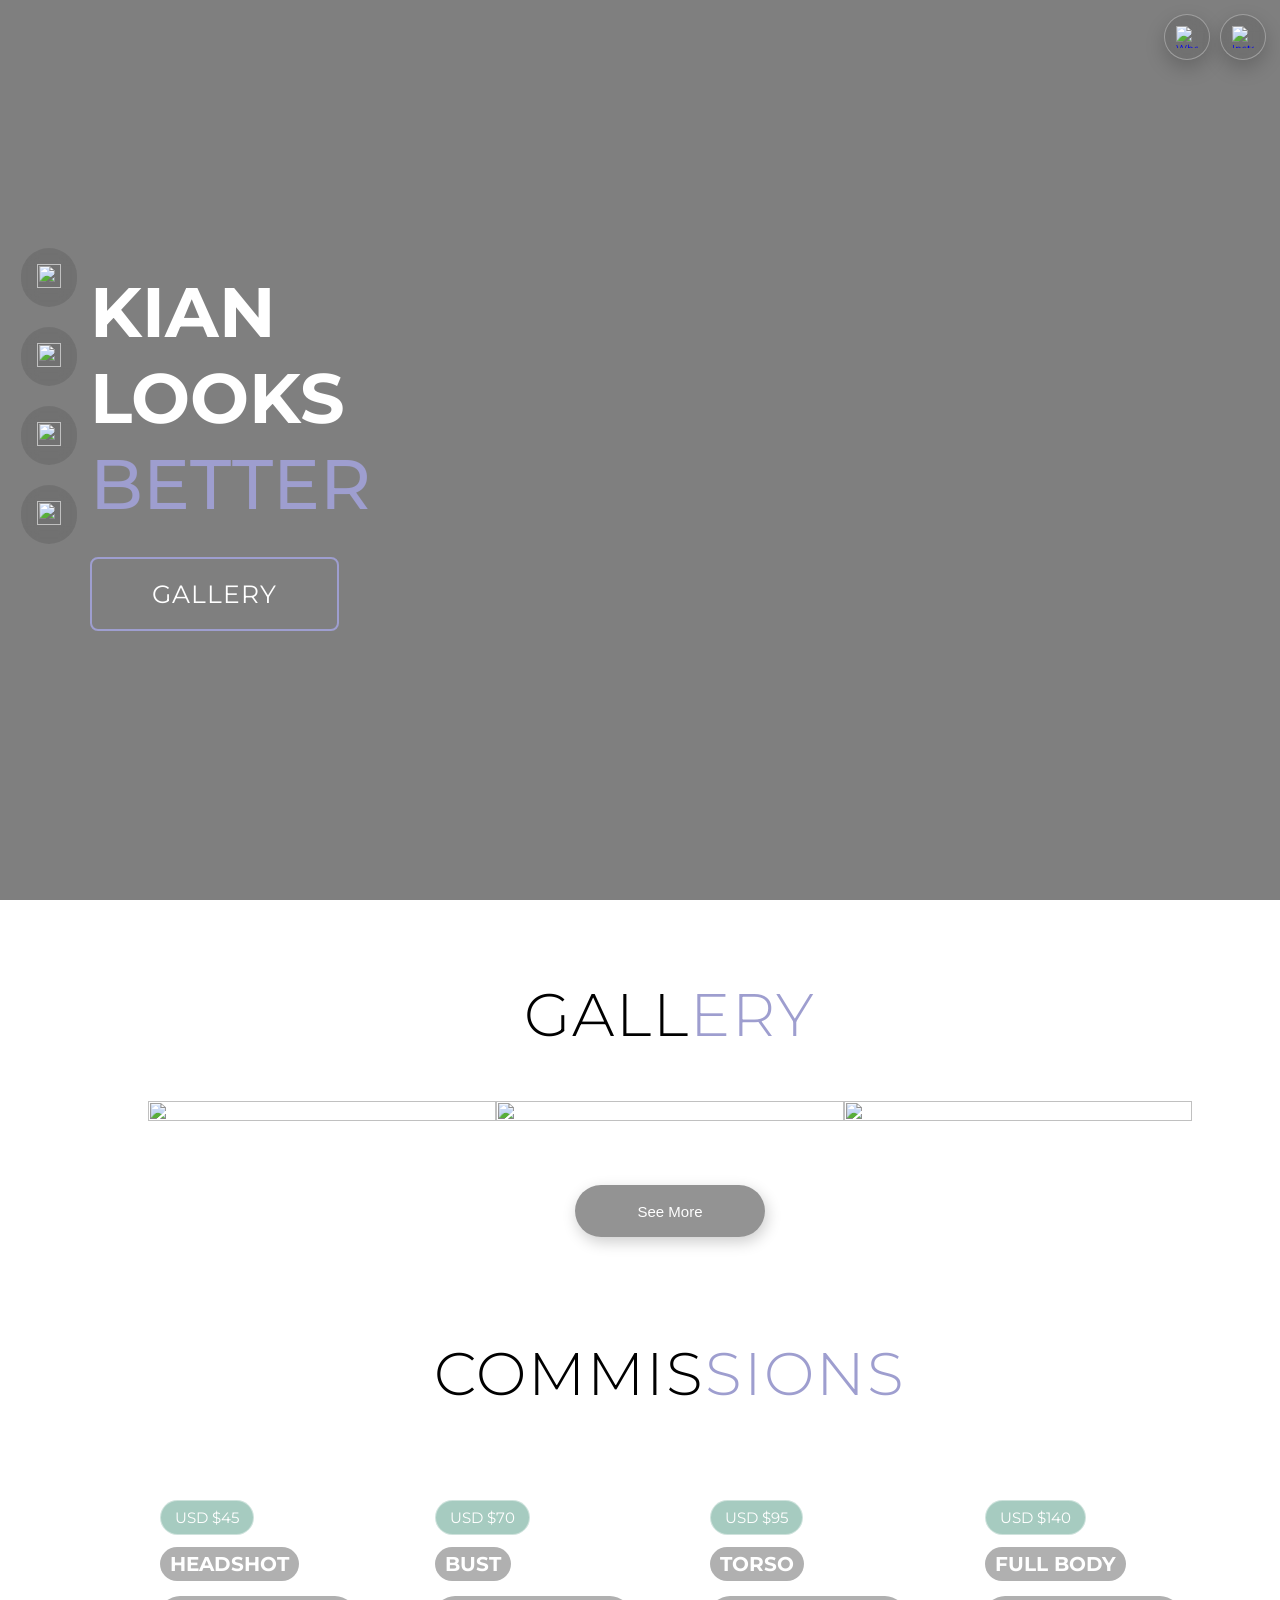
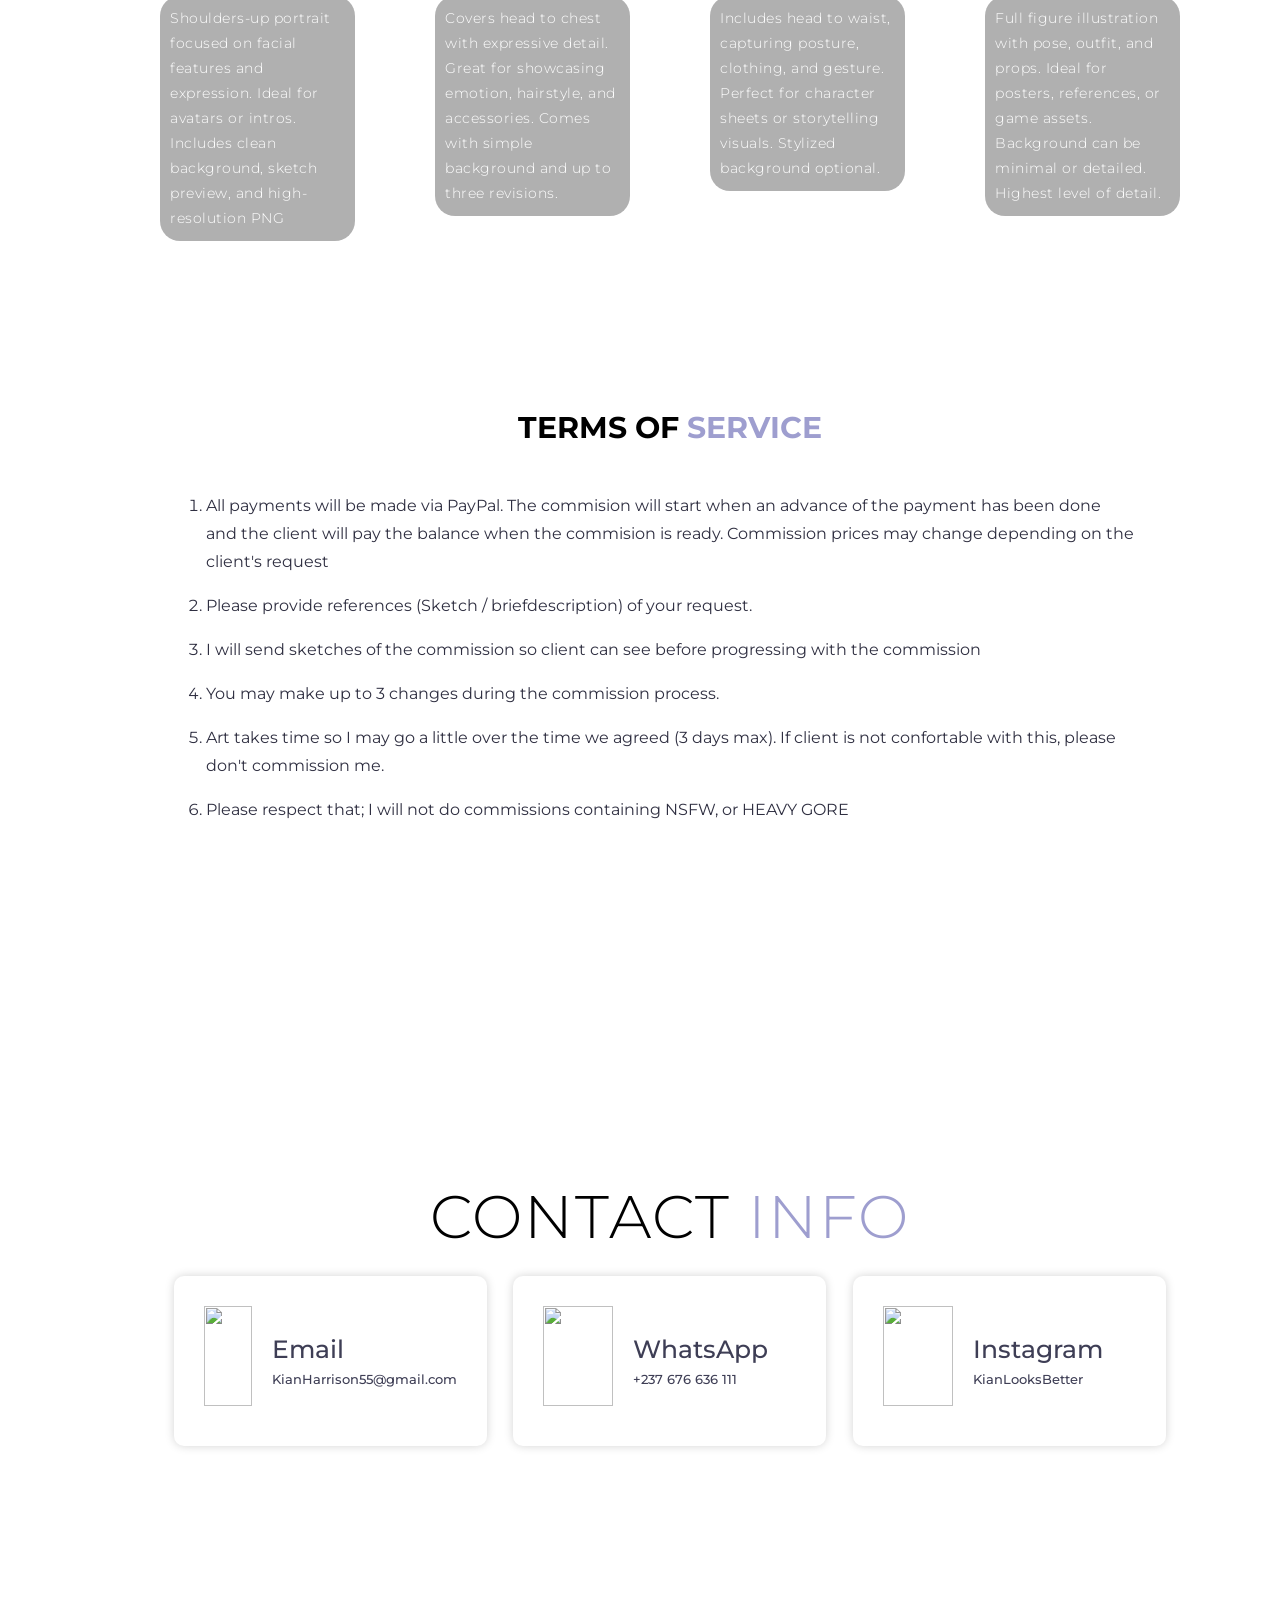
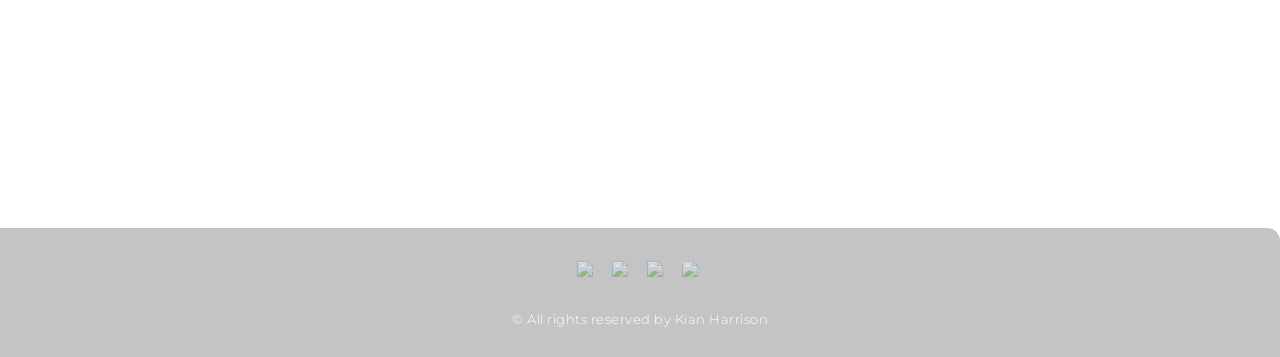
==== index.html @ 4b2e493f "full website update adding new features" ====
<!DOCTYPE html>

<html lang="en">
<head>
  <meta charset="UTF-8">
  <meta http-equiv="X-UA-Compatible" content="IE=edge">
  <meta name="viewport" content="width=device-width, initial-scale=1.0">
  
  <title>KianLooksBetter</title>
  <meta name="title" content="KianLooksBetter | Digital Artist & Animator">
  <meta name="description" content="Professional website of Kian Harrison, known for his online brand KianLooksBetter. Kian is a digital artist, 2D/3D animator, motion graphics designer, and a software engineering student in FET.">
  <meta name="robots" content="index, follow">
  <link rel="canonical" href="https://kianlooksbetter.netlify.app/">

  <meta property="og:type" content="website">
  <meta property="og:url" content="https://kianlooksbetter.netlify.app/">
  <meta property="og:title" content="kianlooksbetter - digital artist">
  <meta property="og:description" content="Kian creates vibrant digital illustrations; produces, directs, and animates stylized animated short films, animated music videos, and creates animated ads for brand recognition. Kian also shares his personal work of story-time animations and short comedic skits on platforms like YouTube and Instagram.">
  <meta property="og:image" content="https://kianlooksbetter.netlify.app/og-image.jpg"> <meta name="twitter:card" content="summary_large_image">
  <meta name="twitter:url" content="https://kianlooksbetter.netlify.app/">
  <meta name="twitter:title" content="kianlooksbetter - digital artist">
  <meta name="twitter:description" content="Kian creates vibrant digital illustrations, stylized animated short films, and animated ads for brand recognition.">
  <meta name="twitter:image" content="https://kianlooksbetter.netlify.app/og-image.jpg">

  <meta name="google-site-verification" content="Yb14NvJDjjYv91rK5O_ESlrS-zymv6TbmRtgCxAsvvU" />
  <link rel="icon" type="image/svg+xml" href="logo.svg">
  
  <link rel="preconnect" href="https://fonts.googleapis.com">
  <link rel="preconnect" href="https://fonts.gstatic.com" crossorigin>

  <link rel="stylesheet" href="css/style.css">
  <link rel="stylesheet" href="https://fonts.googleapis.com/css2?family=Material+Symbols+Rounded:opsz,wght,FILL,GRAD@48,400,0,0" />
</head>
<body>
  <div class="quick-dm-links">
    <a class="quick-dm-btn" href="https://wa.me/237676636111" target="_blank" rel="noopener noreferrer" aria-label="Message on WhatsApp">
      <img src="https://img.icons8.com/ios-filled/50/ffffff/whatsapp--v1.png" alt="WhatsApp">
    </a>
    <a class="quick-dm-btn" href="https://www.instagram.com/direct/t/17841401387039399" target="_blank" rel="noopener noreferrer" aria-label="Message on Instagram">
      <img src="https://img.icons8.com/ios-filled/50/ffffff/instagram-new--v1.png" alt="Instagram">
    </a>
  </div>

      <!-- Hero Section  -->
      <section id="hero">
        <div class="hero container">
          <div>
            <h1>KIAN<span></span></h1>
            <h1>LOOKS<span></span></h1>
            <h1>BETTER <span></span></h1>
            <a href="gallery.html" type="button" class="cta">Gallery</a>
          </div>
        </div>
      </section>
      <!-- End Hero Section  -->
      <br><br><br><br><br><br>

    <div class="nav-grid2">
        <a href="#hero" data-after="Home">
          <div class="nav-options2">
            <img src="icons/home-icon.svg">
            <p style="margin-left: -4px;">Home</p>
         </div>
        </a>
        <a href="#gallery" data-after="gallery">
          <div class="nav-options2">
            <img src="icons/gallery-icon.svg">
            <p style="margin-left: -7px;">Gallery</p>
         </div>
        </a>
        <a href="#services" data-after="Service">
          <div class="nav-options2">
            <img src="icons/commission-icon.svg">
            <p>Commi..</p>
         </div>
        </a>
        <a href="#contact" data-after="Contact">
          <div class="nav-options2">
            <img src="icons/contact-icon.svg">
            <p>Contact</p>
         </div>
        </a>
    </div>
    <div class="nav-grid">
      <a href="#hero" data-after="Home">
        <div class="nav-options">
          <img src="icons/home-icon.svg">
          <p>Home</p>
       </div>
      </a>
      <a href="#gallery" data-after="gallery">
        <div class="nav-options">
          <img src="icons/gallery-icon.svg">
          <p>Gallery</p>
       </div>
      </a>
      <a href="#services" data-after="Service">
        <div class="nav-options">
          <img src="icons/commission-icon.svg">
          <p>Commisions</p>
       </div>
      </a>
      <a href="#contact" data-after="Contact">
        <div class="nav-options">
          <img src="icons/contact-icon.svg">
          <p>Contact</p>
       </div>
      </a>
  </div>
    <div class="feed-grid">   

      <!-- Gallery Section -->
      <section id="gallery">
        <h1 class="section-title">Gall<span>ery</span></h1>
        <div class="contain">
        <div class="photo-gallery">
          <div>
              <a class="art-link" href="art-details.html?art=1"><img src="art/1.jpg"></a>
          </div>
          <div>
              <a class="art-link" href="art-details.html?art=2"><img src="art/2.jpg"></a>
          </div>
          <div>
              <a class="art-link" href="art-details.html?art=3"><img src="art/3.png"></a>
          </div>
        </div>
    </div>
        <a href="gallery.html" class="see-more-wrap"><input type="button" class="button" name="" value="See More"></a>
      </section>
      <!-- End Gallery Section -->

      <!-- Service Section -->
      <section id="services">
        <div class="services container">
          <div class="service-top">
            <h1 class="section-title">commis<span>sions</span></h1>
          </div>
          <div class="service-bottom">
            <a class="service-card-link" href="service-details.html?service=headshot" aria-label="View HeadShot commission details">
              <div class="service-item" style="background-image: url(img/paint.jpg);">
                <span class="service-price">USD $45</span>
                <h2>HeadShot</h2>
                <p>Shoulders-up portrait focused on facial features and expression. Ideal for avatars or intros. Includes clean background, sketch preview, and high-resolution PNG</p>
              </div>
            </a>
            <a class="service-card-link" href="service-details.html?service=bust" aria-label="View Bust commission details">
              <div class="service-item" style="background-image: url(img/paint.jpg);">
                <span class="service-price">USD $70</span>
                <h2>Bust</h2>
                <p>Covers head to chest with expressive detail. Great for showcasing emotion, hairstyle, and accessories. Comes with simple background and up to three revisions.</p>
              </div>
            </a>
            <a class="service-card-link" href="service-details.html?service=torso" aria-label="View Torso commission details">
              <div class="service-item" style="background-image: url(img/paint.jpg);">
                <span class="service-price">USD $95</span>
                <h2>Torso</h2>
                <p>Includes head to waist, capturing posture, clothing, and gesture. Perfect for character sheets or storytelling visuals. Stylized background optional.</p>
              </div>
            </a>
            <a class="service-card-link" href="service-details.html?service=full-body" aria-label="View Full Body commission details">
              <div class="service-item" style="background-image: url(img/paint.jpg);">
                <span class="service-price">USD $140</span>
                <h2>Full Body</h2>
                <p>Full figure illustration with pose, outfit, and props. Ideal for posters, references, or game assets. Background can be minimal or detailed. Highest level of detail.</p>
              </div>
            </a>
          </div>
          <br><br><br><br><br><br>
          <div style="padding: 60px 10% 0px 10%;">
            
            <h1 style="font-size: 30px;">TERMS OF <span style="color: rgb(158, 158, 207);">SERVICE</span></h1><br><br>

            <div style="font-size: 16px; padding-top: 10px;">
              <ol style="list-style-type: number; text-align: left;">
                <li style="padding-top: 10px; color: rgb(47, 47, 65); line-height: 28px;"> All payments will be made via PayPal. The commision will start when an advance of the payment has been done and the client will pay the balance when the commision is ready. Commission prices may change depending on the client's request</li>
                <li style="padding-top: 16px; color: rgb(47, 47, 65); line-height: 28px;"> Please provide references (Sketch / briefdescription) of your request.</li>
                <li style="padding-top: 16px; color: rgb(47, 47, 65); line-height: 28px;"> I will send sketches of the commission so client can see before progressing with the commission</li>
                <li style="padding-top: 16px; color: rgb(47, 47, 65); line-height: 28px;"> You may make up to 3 changes during the commission process.</li>
                <li style="padding-top: 16px; color: rgb(47, 47, 65); line-height: 28px;"> Art takes time so I may go a little over the time we agreed (3 days max). If client is not confortable with this, please don't commission me.</li>
                <li style="padding-top: 16px; color: rgb(47, 47, 65); line-height: 28px;"> Please respect that; I will not do commissions containing NSFW, or HEAVY GORE</li>
              </ol>
            </div>
        </div>        
      </div>
      </section>
      <!-- End Service Section -->
      <br><br><br>
      <!-- Contact Section -->
      <section id="contact">
        <div class="contact container">
          <div>
            <h1 class="section-title">Contact <span>info</span></h1><br>
          </div>
          <div class="contact-items">
            <div class="contact-item">
              <div class="icon"><img src="https://img.icons8.com/bubbles/100/000000/new-post.png" /></div>
              <div class="contact-info">
                <a href="mailto:KianHarrison55@gmail.com?subject=Commission%20Inquiry"><h1>Email</h1>
                <h2>KianHarrison55@gmail.com</h2></a>
              </div>
            </div>
            <div class="contact-item">
              <div class="icon"><img src="https://img.icons8.com/bubbles/100/000000/whatsapp.png" /></div>
              <div class="contact-info">
                <a href="https://wa.me/237676636111" target="_blank"><h1>WhatsApp</h1>
                <h2>+237 676 636 111</h2></a>
              </div>
            </div>
              <div class="contact-item">
      
              <div class="icon"><img src="https://img.icons8.com/bubbles/100/000000/instagram.png" /></div>
              <div class="contact-info">
                <a href="https://www.instagram.com/kianlooksbetter/" target="_blank"><h1>Instagram</h1>
                <h2>KianLooksBetter</h2></a>
              </div>
            </div>   	
          </div>
        </div>
      </section>
      <!-- End Contact Section -->
      <br><br><br><br><br>

    </div>

      <!-- Footer -->
      <section id="footer">
        <div class="footer container">
        <div style="display: flex; padding-top: 2%; padding-bottom: 10px;">
          <div style=" opacity: 0.5;"><a href="https://www.youtube.com/@kianlooksbetter" target="_blank"><img src="icons/youtube-icon.svg" /></a></div>
          <div style=" opacity: 0.5;"><a href="https://www.instagram.com/kianlooksbetter" target="_blank"><img src="icons/instagram-icon.svg" /></a></div>
          <div style=" opacity: 0.5;"><a href="https://www.linkedin.com/kianlooksbetter" target="_blank"><img src="icons/linkedin-icon.svg" /></a></div>
          <div style=" opacity: 0.5;"><a href="https://www.deviantart.com/kianlooksbetter" target="_blank"><img style="border-radius: 50%;" src="icons/deviantart-icon.svg" /></a></div>
        </div>
          <p style="padding-bottom: 2%;">© All rights reserved by Kian Harrison</p>
        </div>
      </section>
      <!-- End Footer -->
  <script src="./app.js"></script>
</body>

</html>
---- css/style.css ----
@import 'https://fonts.googleapis.com/css?family=Montserrat:300, 400, 700&display=swap';
* {
  padding: 0;
  margin: 0;
  box-sizing: border-box;
}

html {
  font-size: 10px;
  font-family: 'Montserrat', sans-serif;
  scroll-behavior: smooth;
}

/* Scroll reveal system */
.reveal-ready {
  opacity: 0;
  transform: translate3d(0, 36px, 0) scale(0.985);
  filter: blur(6px);
  transition:
    opacity 780ms cubic-bezier(0.22, 1, 0.36, 1),
    transform 780ms cubic-bezier(0.22, 1, 0.36, 1),
    filter 780ms cubic-bezier(0.22, 1, 0.36, 1);
  transition-delay: var(--reveal-delay, 0ms);
  will-change: opacity, transform, filter;
}

.reveal-ready.revealed {
  opacity: 1;
  transform: translate3d(0, 0, 0) scale(1);
  filter: blur(0);
}

a {
  text-decoration: none;
}

.container {
  min-height: 100vh;
  width: 100%;
  display: flex;
  align-items: center;
  justify-content: center;
}
.container div div a img{
  width: 35px;
  height: 35px;
  padding: 5px;
}
img {
  height: 100%;
  width: 100%;
  object-fit: cover;
}
p {
  color: black;
  font-size: 1.4rem;
  margin-top: 5px;
  line-height: 2.5rem;
  font-weight: 300;
  letter-spacing: 0.05rem;
}
.section-title {
  font-size: 4rem;
  font-weight: 300;
  color: black;
  margin-bottom: 10px;
  text-transform: uppercase;
  letter-spacing: 0.2rem;
  text-align: center;
}
.section-title span {
  color: rgb(158, 158, 207);;
}

.contain{
    max-width: 1224px;
    width: 90%;
    margin: auto;
    padding: 40px 0;
}

.photo-gallery2{
    display: grid;
    grid-template-columns: 1fr 1fr 1fr 1fr;
    column-gap: 8px;
    row-gap: 30px;
}
.photo-gallery{
  display: grid;
  grid-template-columns: 1fr 1fr 1fr;
}
.card{
    position: relative;
}

.card p{
  position: absolute;
  bottom: 10px;
  padding-left: 5px;
  color: white;
  background-color: #94949449;
  transition: 0.25s ease;
  border-top-right-radius: 50px;
  border-bottom-right-radius: 50px;
}

.column{
    display: flex;
    flex-direction: column;
    gap: 20px;
}

.photo-gallery2 div img{
  width: 100%;
  height: 100%;
  object-fit: cover;
  transition: 0.5s ease;
  border-radius: 10px;
}

.photo-gallery2 div img:hover{
  width: 100%;
  height: 100%;
  box-shadow: 10px 10px 24px rgba(0,0,0,0.5);
  opacity: 0.95;
  cursor: default;
  border-radius: 0px;
}

.card:hover p{
  border-top-right-radius: 0px;
  border-bottom-right-radius: 0px;
}

.photo-gallery div img{
    width: 100%;
    height: 100%;
    object-fit: cover;
    transition: 0.5s ease;
}

.photo-gallery div img:hover{
    width: 100%;
    height: 100%;
    box-shadow: 10px 10px 24px rgba(0,0,0,0.5);
    opacity: 0.95;
    cursor: default;
}

.feed-grid{
  margin-left: 90px;
  margin-right: 30px;
}
.nav-grid{
    top: 22%;
    left: 0;
    right: 0;
    bottom: 34%;
    position: fixed;
    display: flex;
    flex-direction: column;
    align-items: center;
    width: 90px;
    z-index: 100;
    margin-left: 4px;
    justify-content: center;
    row-gap: 20px;
}
.nav-grid2{
  display: none;
}
.nav-options{
  position: relative;
  background-color:#0000001c;
  backdrop-filter: blur(8px);
  padding: 16px;
  border-radius: 50px;
  transition: 0.25s;
}

.nav-options img{
  width: 24px;
  height: 24px;
}

.nav-options p{
  position: absolute;
  top: 2%;
  left: 40px;
  padding: 8px 12px;
  display: none;
  transition: 0.25s;
}
.nav-options:hover{
  transform: translateX(46px);
  padding-right: 120px;
}
.nav-options:hover p{
  display: block;
  border-top-right-radius: 50px;
  border-bottom-right-radius: 50px;
}

@media(max-width: 768px){
    .photo-gallery{
        flex-direction: column;
    }
}

.button{
    width: 172px;
    height: 52px;
    font-size: 15px;
    color: white;
    background-color: #33333386;
    border:none;
    border-radius: 50px;
    transition: 0.25s;
    backdrop-filter: blur(4px);
    box-shadow: 2px 5px 15px rgba(0,0,0,0.2); 
}

.button:hover{
    cursor: pointer;
    background-color: #33333360;
}
.button:active{
  background-color: #33333327;
}

.btn{
    margin-top: 1rem;
    display: inline-block;
    background:var(--black);
    color:#fff;
    border-radius: .5rem;
    padding:.9rem 3rem;
    cursor: pointer;
    font-size: 1.7rem;
}

.btn:hover{
    background:var(--orange);
}
.cta {
  display: inline-block;
  padding: 10px 30px;
  color: white;
  background-color: transparent;
  border: 2px solid rgb(158, 158, 207);
  font-size: 2rem;
  text-transform: uppercase;
  letter-spacing: 0.1rem;
  margin-top: 30px;
  transition: 0.3s ease;
  transition-property: background-color, color;
  border-radius: 8px;
}
.cta:hover {
  color: white;
  background-color: rgb(158, 158, 207);
}
.brand h1 {
  font-size: 3rem;
  text-transform: uppercase;
  color: white;
}
.brand h1 span {
  color: rgb(158, 158, 207);
}

/* Header section */
#header .header {
  min-height: 8vh;
  background-color: rgba(31, 30, 30, 0.24);
  transition: 0.3s ease background-color;
}
#header .nav-bar {
  display: flex;
  align-items: center;
  justify-content: space-between;
  width: 100%;
  height: 100%;
  max-width: 1300px;
  padding: 0 10px;
}
#header .nav-list ul {
  list-style: none;
  position: absolute;
  background-color: gray;
  width: 100vw;
  height: 100vh;
  left: 100%;
  top: 0;
  display: flex;
  flex-direction: column;
  justify-content: center;
  align-items: center;
  z-index: 1;
  overflow-x: hidden;
  transition: 0.5s ease left;
}
#header .nav-list ul.active {
  left: 0%;
}
#header .nav-list ul a {
  font-size: 2.5rem;
  font-weight: 500;
  letter-spacing: 0.2rem;
  text-decoration: none;
  color: white;
  padding: 20px;
  display: block;
  transition: 0.3s;
}

#header .nav-list ul li:hover a {
  color: rgb(158, 158, 207);
  transition: 0.2s;
}
#header .hamburger {
  height: 60px;
  width: 60px;
  display: inline-block;
  border: 3px solid white;
  border-radius: 50%;
  position: relative;
  display: flex;
  align-items: center;
  justify-content: center;
  z-index: 100;
  cursor: pointer;
  transform: scale(0.8);
  margin-right: 20px;
}
#header .hamburger:after {
  position: absolute;
  content: '';
  height: 100%;
  width: 100%;
  border-radius: 50%;
  border: 3px solid white;
  animation: hamburger_puls 1s ease infinite;
}
#header .hamburger .bar {
  height: 2px;
  width: 30px;
  position: relative;
  background-color: white;
  z-index: -1;
}
#header .hamburger .bar::after,
#header .hamburger .bar::before {
  content: '';
  position: absolute;
  height: 100%;
  width: 100%;
  left: 0;
  background-color: white;
  transition: 0.3s ease;
  transition-property: top, bottom;
}
#header .hamburger .bar::after {
  top: 8px;
}
#header .hamburger .bar::before {
  bottom: 8px;
}
#header .hamburger.active .bar::before {
  bottom: 0;
}
#header .hamburger.active .bar::after {
  top: 0;
}
/* End Header section */

/* Hero section fades in */
#hero {
  background-image: url(../hero/hero-img.jpg);
  background-size: cover;
  background-position: top center;
  position: relative;
  z-index: 1;

  opacity: 0;
  animation: fadeIn 1.2s ease-out forwards;
}

#hero::after {
  content: '';
  position: absolute;
  left: 0;
  top: 0;
  height: 100%;
  width: 100%;
  background-color: black;
  opacity: 0.5;
  z-index: -1;
}

/* Text + button fade up */
#hero .cta {
  opacity: 0;
  transform: translateY(30px);
  animation: fadeUp 1s ease-out forwards;
}

/* Staggered delays for each element */
#hero .cta { animation-delay: 3.2s; }

/* Keyframes */
@keyframes fadeIn {
  from { opacity: 0; }
  to { opacity: 1; }
}

@keyframes fadeUp {
  from { opacity: 0; transform: translateY(30px); }
  to { opacity: 1; transform: translateY(0); }
}


#hero .hero {
  max-width: 1200px;
  margin: 0 auto;
  padding: 0 50px;
  justify-content: flex-start;
}
#hero h1 {
  display: block;
  width: fit-content;
  font-size: 4rem;
  position: relative;
  color: transparent;
  animation: text_reveal 0.5s ease forwards;
  animation-delay: 1s;
}
#hero h1:nth-child(1) {
  animation-delay: 1s;
}
#hero h1:nth-child(2) {
  animation-delay: 2s;
}
#hero h1:nth-child(3) {
  animation: text_reveal_name 0.5s ease forwards;
  animation-delay: 3s;
}
#hero h1 span {
  position: absolute;
  top: 0;
  left: 0;
  height: 100%;
  width: 0;
  background-color: rgb(158, 158, 207);
  animation: text_reveal_box 1s ease;
  animation-delay: 0.5s;
}
#hero h1:nth-child(1) span {
  animation-delay: 0.5s;
}
#hero h1:nth-child(2) span {
  animation-delay: 1.5s;
}
#hero h1:nth-child(3) span {
  animation-delay: 2.5s;
}

/* End Hero Section */

/* Services Section */
#services .services {
  flex-direction: column;
  text-align: center;
  max-width: 1500px;
  margin: 0 auto;
  padding: 100px 0 0 0;
}
#services .service-top {
  max-width: 500px;
  margin: 0 auto;
}
#services .service-bottom {
  display: flex;
  align-items: stretch;
  justify-content: center;
  flex-wrap: wrap;
  margin-top: 50px;
  gap: 20px;
}
#services .service-card-link {
  flex-basis: 80%;
  margin: 0 5%;
  display: flex;
  color: inherit;
}
#services .service-item {
  display: flex;
  align-items: flex-start;
  justify-content: flex-start;
  flex-direction: column;
  width: 100%;
  min-height: 290px;
  height: 100%;
  padding: 30px;
  border-radius: 10px;
  background-size: cover;
  margin: 0;
  position: relative;
  z-index: 1;
  overflow: hidden;
  transition: transform 0.25s ease, box-shadow 0.25s ease;
}
#services .service-item::after {
  content: '';
  position: absolute;
  left: 0;
  top: 0;
  height: 100%;
  width: 100%;
  opacity: 0.9;
  z-index: -1;
}
#services .service-card-link:hover .service-item,
#services .service-card-link:focus-visible .service-item {
  transform: translateY(-6px);
  box-shadow: 0 18px 32px rgba(0, 0, 0, 0.28);
}
#services .service-card-link:focus-visible {
  outline: none;
}
#services .service-bottom .icon {
  height: 80px;
  width: 80px;
  margin-bottom: 20px;
}
#services .service-price {
  font-size: 1.5rem;
  color: white;
  border: 1px solid rgba(255, 255, 255, 0.45);
  border-radius: 999px;
  padding: 7px 14px;
  background-color: rgba(0, 108, 75, 0.35);
  margin-bottom: 12px;
  backdrop-filter: blur(4px);
}
#services .service-item h2 {
  font-size: 2rem;
  color: white;
  margin-bottom: 10px;
  text-transform: uppercase;
  background-color:#0000004f;
  border-radius: 20px;
  padding: 5px 10px;
  backdrop-filter: blur(4px); 
}
#services .service-item p {
  color: white;
  text-align: left;
  background-color:#0000004f;
  border-radius: 20px;
  padding: 10px;
  backdrop-filter: blur(4px); 
}
#services .service-cta-text {
  margin-top: auto;
  font-size: 1.3rem;
  color: white;
  letter-spacing: 0.04rem;
  text-transform: uppercase;
  border-bottom: 1px solid rgba(255, 255, 255, 0.6);
  padding-bottom: 4px;
}
/* End Services Section */

.slider-wrapper {
  position: relative;
}

.slider-wrapper .image-list {
  display: grid;
  grid-template-columns: repeat(10, 1fr);
  gap: 18px;
  font-size: 0;
  list-style: none;
  margin-bottom: 30px;
  overflow-x: auto;
  scrollbar-width: none;
}


.slider-wrapper .image-list .image-item {
  width: 325px;
  height: 400px;
  object-fit: cover;
}

/* Projects section */
#projects .projects {
  flex-direction: column;
  max-width: 1200px;
  margin: 0 auto;
  padding: 100px 0;
}
#projects .projects-header h1 {
  margin-bottom: 50px;
}
#projects .all-projects {
  display: flex;
  align-items: center;
  justify-content: center;
  flex-direction: column;
}
#projects .project-item {
  display: flex;
  align-items: center;
  justify-content: center;
  flex-direction: column;
  width: 80%;
  margin: 20px auto;
  overflow: hidden;
  border-radius: 10px;
}
#projects .project-info {
  padding: 30px;
  flex-basis: 50%;
  height: 100%;
  display: flex;
  align-items: flex-start;
  justify-content: center;
  flex-direction: column;
  color: white;
}
#projects .project-info h1 {
  font-size: 4rem;
  font-weight: 500;
}
#projects .project-info h2 {
  font-size: 1.8rem;
  font-weight: 500;
  margin-top: 10px;
}
#projects .project-info p {
  color: white;
}
#projects .project-img {
  flex-basis: 50%;
  height: 300px;
  overflow: hidden;
  position: relative;
}
#projects .project-img:after {
  content: '';
  position: absolute;
  left: 0;
  top: 0;
  height: 100%;
  width: 100%;
  opacity: 0.7;
}
#projects .project-img img {
  transition: 0.3s ease transform;
}
#projects .project-item:hover .project-img img {
  transform: scale(1.1);
}
/* End Projects section */

/* About Section */
#about .about {
  flex-direction: column-reverse;
  text-align: center;
  max-width: 1200px;
  margin: 0 auto;
  padding: 100px 20px;
}
#about .col-left {
  width: 250px;
  height: 360px;
}
#about .col-right {
  width: 100%;
}
#about .col-right h2 {
  font-size: 1.8rem;
  font-weight: 500;
  letter-spacing: 0.2rem;
  margin-bottom: 10px;
}
#about .col-right p {
  margin-bottom: 20px;
}
#about .col-right .cta {
  color: black;
  margin-bottom: 50px;
  padding: 10px 20px;
  font-size: 2rem;
}
#about .col-left .about-img {
  height: 100%;
  width: 100%;
  position: relative;
  border: 10px solid white;
}
#about .col-left .about-img::after {
  content: '';
  position: absolute;
  left: -33px;
  top: 19px;
  height: 98%;
  width: 98%;
  border: 7px solid rgb(158, 158, 207);
  z-index: -1;
}
/* End About Section */

/* contact Section */
#contact
 .contact {
  flex-direction: column;
  max-width: 1200px;
  margin: 0 auto;
  width: 90%;
}
#contact .contact-items {
  /* max-width: 400px; */
  width: 100%;
}
#contact .contact-item {
  width: 80%;
  padding: 20px;
  text-align: center;
  border-radius: 10px;
  padding: 30px;
  margin: 30px;
  display: flex;
  justify-content: center;
  align-items: center;
  flex-direction: column;
  box-shadow: 0px 0px 10px 0 #0000002c;
  transition: 0.35s ease box-shadow;
}
#contact .contact-item:hover {
  box-shadow: 0px 0px 30px 0 #0000002c;
}
#contact .icon {
  width: 70px;
  margin: 0 auto;
  margin-bottom: 10px;
}
#contact .contact-info h1 {
  font-size: 2.5rem;
  font-weight: 500;
  margin-bottom: 5px;
}
#contact .contact-info h2 {
  font-size: 1.3rem;
  line-height: 2rem;
  font-weight: 500;
}
/*End contact Section */

/* Footer */
#footer {
  background-color:#0000003b;
  border-top-right-radius: 1vw;
  backdrop-filter: blur(8px); 
}
#footer .footer {
  min-height: 100px;
  flex-direction: column;
}
#footer p {
  margin: 0;
  color: white;
  font-size: 1.3rem;
  cursor: default;
}

/* End Footer */

/* Keyframes */

@keyframes text_reveal_box {
  50% {
    width: 100%;
    left: 0;
  }
  100% {
    width: 0;
    left: 100%;
  }
}
@keyframes text_reveal {
  100% {
    color: white;
  }
}
@keyframes text_reveal_name {
  100% {
    color: rgb(158, 158, 207);
    font-weight: 500;
  }
}
/* End Keyframes */
@media (max-width: 1100px) and (max-width: 1040px){
  .photo-gallery2{
    display: grid;
    grid-template-columns: 1fr 1fr 1fr;
    column-gap: 15px;
    row-gap: 30px;
  }
}

@media (max-width: 999px) and (max-width: 710px){

  .photo-gallery2{
    display: grid;
    grid-template-columns: 1fr 1fr;
    column-gap: 15px;
    row-gap: 30px;
  }
  .feed-grid{
    margin-left: 0;
    margin-right: 0; 
  }
  .nav-grid{
    display: none;
  }
  .nav-grid2{
    display: flex;
    left: 6%;
    right: 6%;
    bottom: 2%;
    position: fixed;
    flex-direction: row;
    align-items: center;
    z-index: 100;
    padding-top: 10px;
    justify-items: center;
    justify-content: space-evenly;
    background-color: rgba(173, 173, 173, 0.349);
    backdrop-filter: blur(4px);
    border-radius: 50px;
    padding: 10px 0 5px 0;
  }
  .nav-options2 img{
    width: 30px;
    height: 30px;
  }
  .nav-options2 p{
    font-size: 12px;
    margin-left: -9px;
    margin-top: 0px;
  }
  #footer{
    height: 190px;
    padding-top: 20px;
  }
  #contact .contact-item .contact-info h1, h2{
    color: rgb(62, 62, 85);
    cursor: default;
    transition: 0.25s;
  }
  #contact .contact-item .contact-info h1:hover{
    color: rgb(158, 158, 207);
    cursor: pointer;
  } 
  #contact .contact-item .contact-info h2:hover{
    color: rgb(158, 158, 207);
    cursor: pointer;
  }  
}
@media (max-width: 700px) and (max-width: 650px){

  .photo-gallery2{
    display: grid;
    grid-template-columns: 1fr 1fr;
    column-gap: 15px;
    row-gap: 30px;
  }
  .feed-grid{
    margin-left: 0;
    margin-right: 0; 
  }
  .nav-grid{
    display: none;
  }
  .nav-grid2{
    display: flex;
    left: 8%;
    right: 8%;
    bottom: 8px;
    position: fixed;
    flex-direction: row;
    align-items: center;
    z-index: 100;
    padding-top: 10px;
    justify-items: center;
    justify-content: space-evenly;
    background-color: rgba(173, 173, 173, 0.349);
    backdrop-filter: blur(4px);
    border-radius: 50px;
    padding: 8px 0 4px 0;
  }
  .nav-options2 img{
    width: 28px;
    height: 28px;
  }
  .nav-options2 p{
    font-size: 12px;
    margin-left: -10px;
    margin-top: 0px;
  }
  #footer{
    height: 190px;
    padding-top: 20px;
  }
  #contact .contact-item .contact-info h1, h2{
    color: rgb(62, 62, 85);
    cursor: default;
    transition: 0.25s;
  }
  #contact .contact-item .contact-info h1:hover{
    color: rgb(158, 158, 207);
    cursor: pointer;
  } 
  #contact .contact-item .contact-info h2:hover{
    color: rgb(158, 158, 207);
    cursor: pointer;
  }  
}

/* Media Query For Tablet */
@media only screen and (min-width: 768px) {
  .cta {
    font-size: 2.5rem;
    padding: 20px 60px;
  }
  h1.section-title {
    font-size: 6rem;
  }

  /* Hero */
  #hero h1 {
    font-size: 7rem;
  }
  /* End Hero */

  /* Services Section */
  #services .service-bottom .service-card-link {
    flex-basis: 45%;
    margin: 0;
  }
  /* End Services Section */

  /* Project */
  #projects .project-item {
    flex-direction: row;
  }
  #projects .project-item:nth-child(even) {
    flex-direction: row-reverse;
  }
  #projects .project-item {
    height: 400px;
    margin: 0;
    width: 100%;
    border-radius: 0;
  }
  #projects .all-projects .project-info {
    height: 100%;
  }
  #projects .all-projects .project-img {
    height: 100%;
  }
  /* End Project */

  /* About */
  #about .about {
    flex-direction: row;
  }
  #about .col-left {
    width: 600px;
    height: 400px;
    padding-left: 60px;
  }
  #about .about .col-left .about-img::after {
    left: -45px;
    top: 34px;
    height: 98%;
    width: 98%;
    border: 10px solid rgb(158, 158, 207);
  }
  #about .col-right {
    text-align: left;
    padding: 30px;
  }
  #about .col-right h1 {
    text-align: left;
  }
  /* End About */

  /* contact  */
  #contact .contact {
    flex-direction: column;
    padding: 100px 0;
    align-items: center;
    justify-content: center;
    min-width: 20vh;
  }
  #contact .contact-items {
    width: 100%;
    display: flex;
    flex-direction: row;
    justify-content: space-evenly;
    margin: 0;
  }
  #contact .contact-item {
    width: 30%;
    margin: 0;
    flex-direction: row;
  }
  #contact .contact-item .icon {
    height: 100px;
    width: 100px;
  }
  #contact .contact-item .icon img {
    object-fit: contain;
  }
  #contact .contact-item .contact-info {
    width: 100%;
    text-align: left;
    padding-left: 20px;
  }
  #contact .contact-item .contact-info h1, h2{
    color: rgb(62, 62, 85);
    cursor: default;
    transition: 0.25s;
  }
  #contact .contact-item .contact-info h1:hover{
    color: rgb(158, 158, 207);
    cursor: pointer;
  } 
  #contact .contact-item .contact-info h2:hover{
    color: rgb(158, 158, 207);
    cursor: pointer;
  }  
  /* End contact  */
}
/* End Media Query For Tablet */

/* Media Query For Desktop */
@media only screen and (min-width: 1200px) {
  /* header */
  #header .hamburger {
    display: none;
  }
  #header .nav-list ul {
    position: initial;
    display: block;
    height: auto;
    width: fit-content;
    background-color: transparent;
  }
  #header .nav-list ul li {
    display: inline-block;
  }
  #header .nav-list ul li a {
    font-size: 1.8rem;
  }
  #header .nav-list ul a:after {
    display: none;
  }
  /* End header */

  #services .service-bottom .service-card-link {
    flex-basis: 22%;
    margin: 0;
  }
}
/* End  Media Query For Desktop */

/* Service details page */
.service-detail-page {
  padding: 26px 7% 18px;
  margin-left: 90px;
  display: grid;
  grid-template-columns: repeat(2, minmax(0, 1fr));
  column-gap: 20px;
  align-items: stretch;
  --detail-card-h: min(74vh, 640px);
}

.sub-service-detail-page{
  padding: 4px 7% 50px;
  margin-left: 90px;
}

.order-button{
  margin: 10px 0 0 0;
  padding: 11px 16px;
  background-color: rgb(158, 158, 207);
  color: white;
  border-radius: 999px;
  font-size: 1.4rem;
  border: 1px solid transparent;
  transition: 0.25s ease;
  display: inline-flex;
  justify-content: center;
  align-items: center;
  text-align: center;
  white-space: normal;
  line-height: 1.4;
  max-width: 280px;
}

.order-button:hover {
  background-color: rgb(138, 138, 187);
}

.order-button-alt {
  background-color: transparent;
  color: rgb(62, 62, 85);
  border: 1px solid rgba(62, 62, 85, 0.25);
}

.order-button-alt:hover {
  color: rgb(158, 158, 207);
  border-color: rgb(158, 158, 207);
  background-color: rgba(158, 158, 207, 0.09);
}

.process-section{
  display: grid;
  grid-template-columns: repeat(3, 1fr);
  margin: 10px 0 0;
  gap: 10px;
}

.service-back-link {
  display: inline-block;
  font-size: 1.4rem;
  color: rgb(62, 62, 85);
  margin-bottom: 24px;
}

.service-back-link:hover {
  color: rgb(158, 158, 207);
}

.service-detail-panel {
  background-color: rgba(255, 255, 255, 0.6);
  border: 1px solid rgba(62, 62, 85, 0.12);
  box-shadow: 0 12px 32px rgba(0, 0, 0, 0.08);
  border-radius: 20px;
  padding: 28px;
  display: flex;
  flex-direction: column;
  height: var(--detail-card-h);
  overflow: visible;
}

.service-name-label {
  font-size: 2.2rem;
  font-weight: 600;
  color: rgb(62, 62, 85);
  margin: 2px 0 8px;
}

.service-detail-panel h1 {
  font-size: 3.6rem;
  margin-bottom: 10px;
}

.service-detail-price {
  display: inline-flex;
  align-self: flex-start;
  width: fit-content;
  font-size: 1.7rem;
  border-radius: 999px;
  background-color: rgba(0, 108, 75, 0.35);
  padding: 7px 14px;
  margin-bottom: 14px;
}

.service-detail-description {
  color: #00000090;
  font-size: 1.6rem;
  line-height: 2.8rem;
  margin-bottom: 14px;
}

.service-detail-meta {
  font-size: 1.4rem;
  color: #00000090;
}

.service-includes {
  margin-top: 18px;
  padding-left: 18px;
  overflow-y: visible;
  padding-right: 0;
}

.service-includes li {
  color: #00000090;
  font-size: 1.5rem;
  line-height: 2.5rem;
}

.service-samples-title {
  font-size: 3rem;
  margin: 0 0 14px;
  color: rgb(62, 62, 85);
}

.service-sample-grid {
  display: grid;
  grid-template-columns: repeat(4, minmax(0, 1fr));
  gap: 16px;
}

.sample-card {
  border-radius: 14px;
  overflow: hidden;
  box-shadow: 0 10px 22px rgba(0, 0, 0, 0.2);
  transition: transform 0.3s ease, box-shadow 0.3s ease;
}

.sample-card:hover {
  transform: translateY(-4px);
  box-shadow: 0 14px 26px rgba(0, 0, 0, 0.24);
}

.sample-card img {
  display: block;
  width: 100%;
  height: 100%;
  aspect-ratio: 4/5;
  object-fit: cover;
}

.selected-img-section {
  background-color: rgba(255, 255, 255, 0.55);
  border: 1px solid rgba(62, 62, 85, 0.12);
  border-radius: 20px;
  box-shadow: 0 12px 32px rgba(0, 0, 0, 0.08);
  padding: 14px;
  display: flex;
  flex-direction: column;
  height: calc(var(--detail-card-h) + 40px);
}

.selected-img {
  width: 100%;
  flex: 1;
  min-height: 0;
  aspect-ratio: auto;
  border-radius: 14px;
  object-fit: cover;
  object-position: center;
  background-color: rgba(0, 0, 0, 0.08);
}

.selected-img,
.process-image {
  transition: transform 0.24s ease, box-shadow 0.24s ease;
}

.selected-img:hover {
  transform: scale(1.01);
  box-shadow: 0 10px 18px rgba(0, 0, 0, 0.22);
}

.process-image {
  width: 92%;
  aspect-ratio: 1 / 1;
  border-radius: 10px;
  border: 1px solid rgba(62, 62, 85, 0.1);
  margin: 0 auto;
  cursor: default;
}

.process-image:hover {
  transform: translateY(-2px);
  box-shadow: 0 8px 14px rgba(0, 0, 0, 0.2);
}

.service-order-actions {
  display: flex;
  flex-wrap: wrap;
  gap: 10px;
  margin-top: auto;
}

.payment-loop {
  position: relative;
  overflow: hidden;
  border-radius: 0;
  border: none;
  background-color: transparent;
  padding: 4px 0;
}

.payment-track {
  display: flex;
  gap: 10px;
  width: max-content;
  animation: payment_loop 24s linear infinite;
}

.payment-pill {
  border-radius: 999px;
  border: 1px solid rgba(255, 255, 255, 0.22);
  background-color: rgba(255, 255, 255, 0.08);
  color: rgba(255, 255, 255, 0.92);
  font-size: 1.3rem;
  padding: 7px 14px;
  white-space: nowrap;
}

.footer-payment-loop {
  width: 100%;
  margin: 0 0 12px;
}

.selected-img,
.sample-card img {
  cursor: default;
}

.service-sample-grid .art-link {
  display: block;
  line-height: 0;
}

.image-preview-modal {
  position: fixed;
  inset: 0;
  background: rgba(0, 0, 0, 0.05);
  backdrop-filter: blur(8px);
  display: none;
  justify-content: center;
  align-items: center;
  z-index: 300;
  padding: 24px;
}

.image-preview-modal.open {
  display: flex;
}

.image-preview-close {
  position: absolute;
  top: 20px;
  right: 22px;
  width: 40px;
  height: 40px;
  border-radius: 50%;
  border: 1px solid rgba(255, 255, 255, 0.55);
  background-color: rgba(0, 0, 0, 0.28);
  color: white;
  font-size: 2.2rem;
  line-height: 1;
  cursor: pointer;
}

.image-preview-stage {
  width: min(1200px, 95vw);
  height: min(84vh, 920px);
  overflow: hidden;
  -ms-overflow-style: none;
  scrollbar-width: none;
}

.image-preview-stage::-webkit-scrollbar {
  display: none;
}

.image-preview-img {
  width: 100%;
  height: 100%;
  object-fit: contain;
  transform-origin: center center;
  transition: transform 0.18s ease;
}

@keyframes payment_loop {
  from {
    transform: translateX(0);
  }
  to {
    transform: translateX(-50%);
  }
}

@media (max-width: 999px) {
  .service-detail-page {
    margin-left: 0;
    padding: 20px 5% 110px;
    grid-template-columns: 1fr;
    row-gap: 16px;
  }

  .sub-service-detail-page {
    margin-left: 0;
    padding: 0 5% 110px;
  }

  .selected-img-section,
  .service-detail-panel {
    height: auto;
    min-height: 0;
  }

  .selected-img {
    aspect-ratio: 4 / 5;
  }

  .service-sample-grid {
    grid-template-columns: repeat(2, minmax(0, 1fr));
  }
}

@media (max-width: 620px) {
  .service-sample-grid {
    grid-template-columns: 1fr;
  }
}

.quick-dm-links {
  position: fixed;
  top: 14px;
  right: 14px;
  z-index: 210;
  display: flex;
  gap: 10px;
}

.quick-dm-btn {
  width: 46px;
  height: 46px;
  border-radius: 50%;
  background-color: #0000001c;
  backdrop-filter: blur(8px);
  border: 1px solid rgba(255, 255, 255, 0.32);
  display: flex;
  align-items: center;
  justify-content: center;
  box-shadow: 0 8px 20px rgba(0, 0, 0, 0.2);
  transition: transform 0.2s ease, background-color 0.2s ease;
}

.quick-dm-btn:hover {
  transform: translateY(-2px);
  background-color: #0000002b;
}

.quick-dm-btn img {
  width: 22px;
  height: 22px;
}

.art-link {
  display: block;
  cursor: default;
  line-height: 0;
}

.see-more-wrap {
  display: flex;
  justify-content: center;
  margin-top: 24px;
}

.see-more-wrap .button {
  width: 190px;
}

.art-display-grid {
  grid-template-columns: repeat(auto-fit, minmax(220px, 1fr));
  gap: 16px;
}

.art-display-grid .card {
  min-height: 270px;
  border-radius: 14px;
  overflow: hidden;
  box-shadow: 0 10px 20px rgba(0, 0, 0, 0.18);
}

.art-display-grid .card p {
  display: none;
}

.art-display-grid .card img {
  cursor: default;
  width: 100%;
  height: 100%;
  object-fit: cover;
}

.art-detail-page {
  margin-left: 90px;
  padding: 26px 7% 42px;
  display: grid;
  grid-template-columns: 1.15fr 1fr;
  gap: 18px;
  align-items: stretch;
}

.art-detail-image-wrap,
.art-detail-info-wrap {
  background-color: rgba(255, 255, 255, 0.6);
  border: 1px solid rgba(62, 62, 85, 0.14);
  border-radius: 20px;
  box-shadow: 0 12px 32px rgba(0, 0, 0, 0.08);
  padding: 16px;
}

.art-detail-image-wrap img {
  width: 100%;
  height: min(72vh, 680px);
  object-fit: cover;
  border-radius: 14px;
}

.art-detail-info-wrap h1 {
  font-size: 3.2rem;
  color: rgb(62, 62, 85);
}

.art-detail-info-wrap p {
  margin: 10px 0 20px;
  font-size: 1.6rem;
}

@media (max-width: 999px) {
  .art-display-grid {
    grid-template-columns: repeat(2, minmax(0, 1fr));
    gap: 12px;
  }

  .art-display-grid .card {
    min-height: 210px;
  }

  .art-detail-page {
    margin-left: 0;
    padding: 20px 5% 110px;
    grid-template-columns: 1fr;
  }

  .quick-dm-links {
    right: 10px;
    top: 10px;
  }

  .quick-dm-btn {
    width: 42px;
    height: 42px;
  }
}

.gallery-page .feed-grid {
  padding-bottom: 72px;
}

@media (prefers-reduced-motion: reduce) {
  .reveal-ready {
    opacity: 1;
    transform: none;
    filter: none;
    transition: none;
  }
}
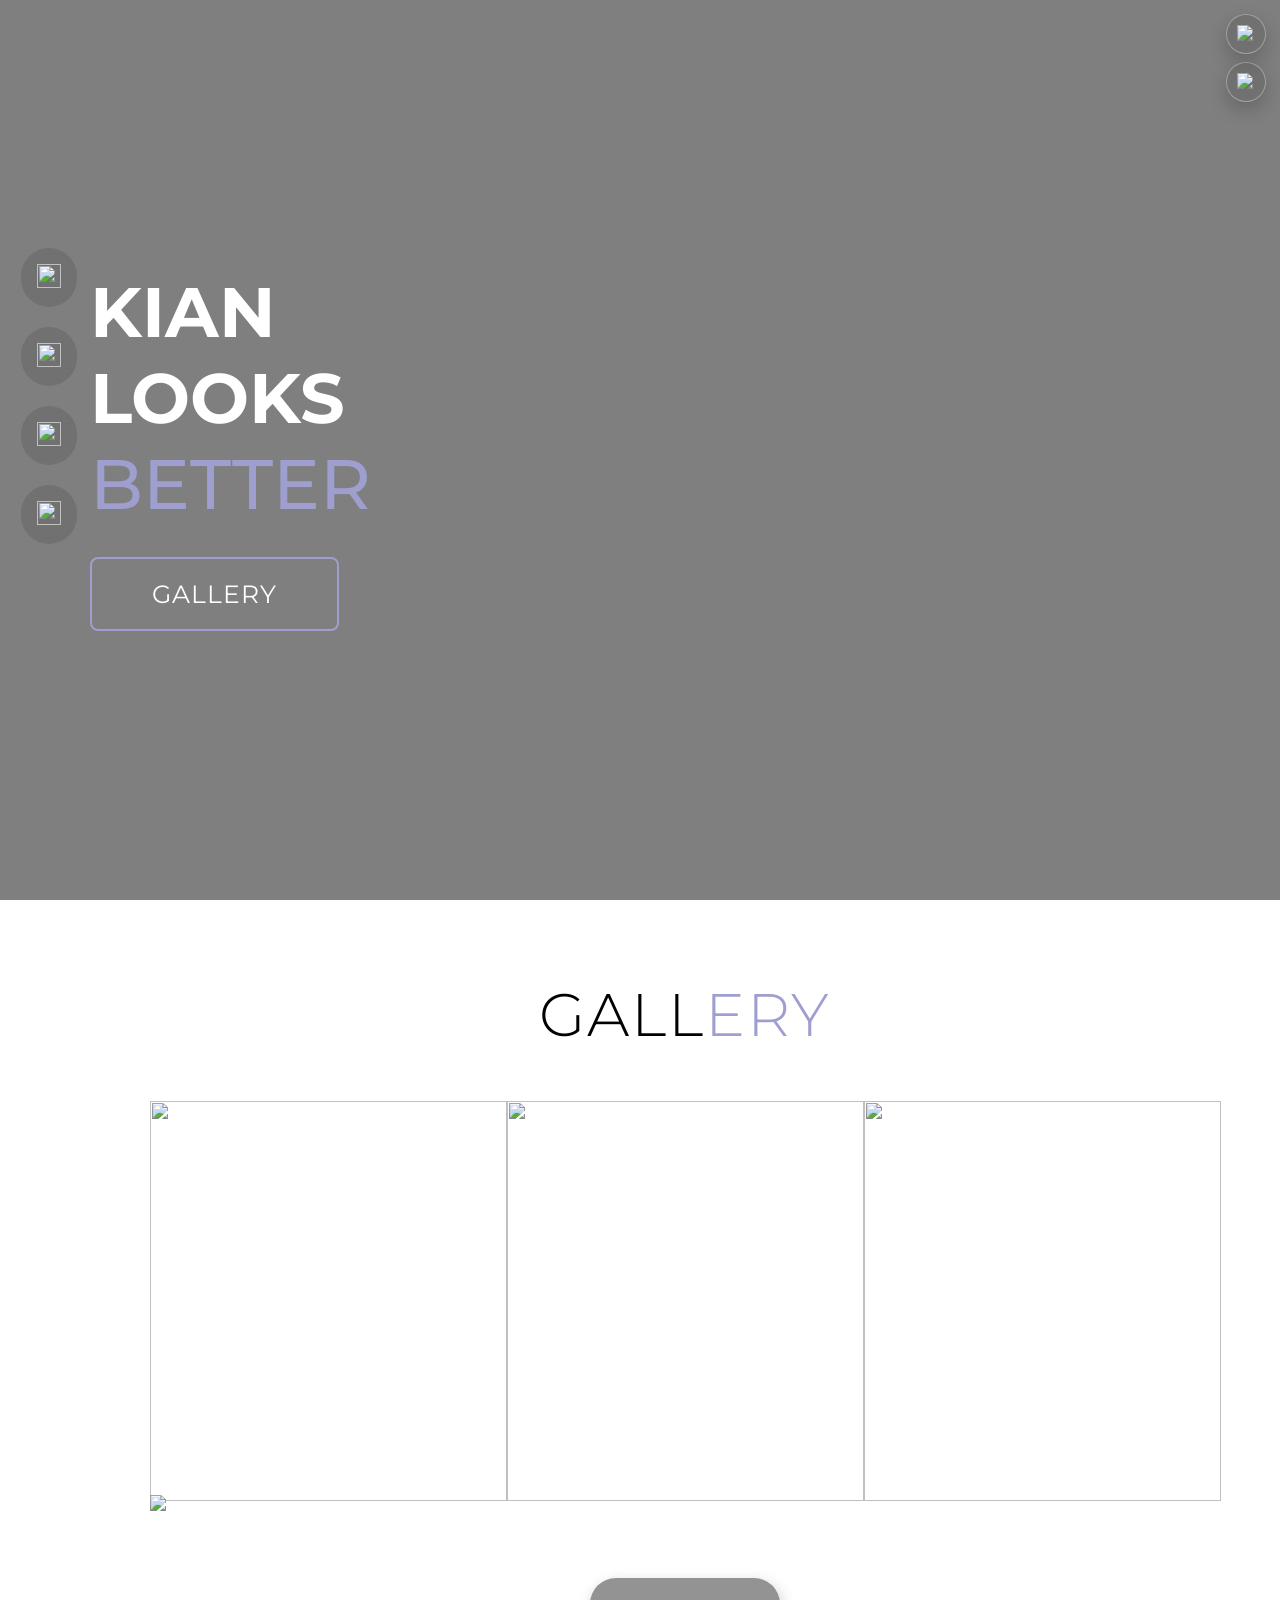
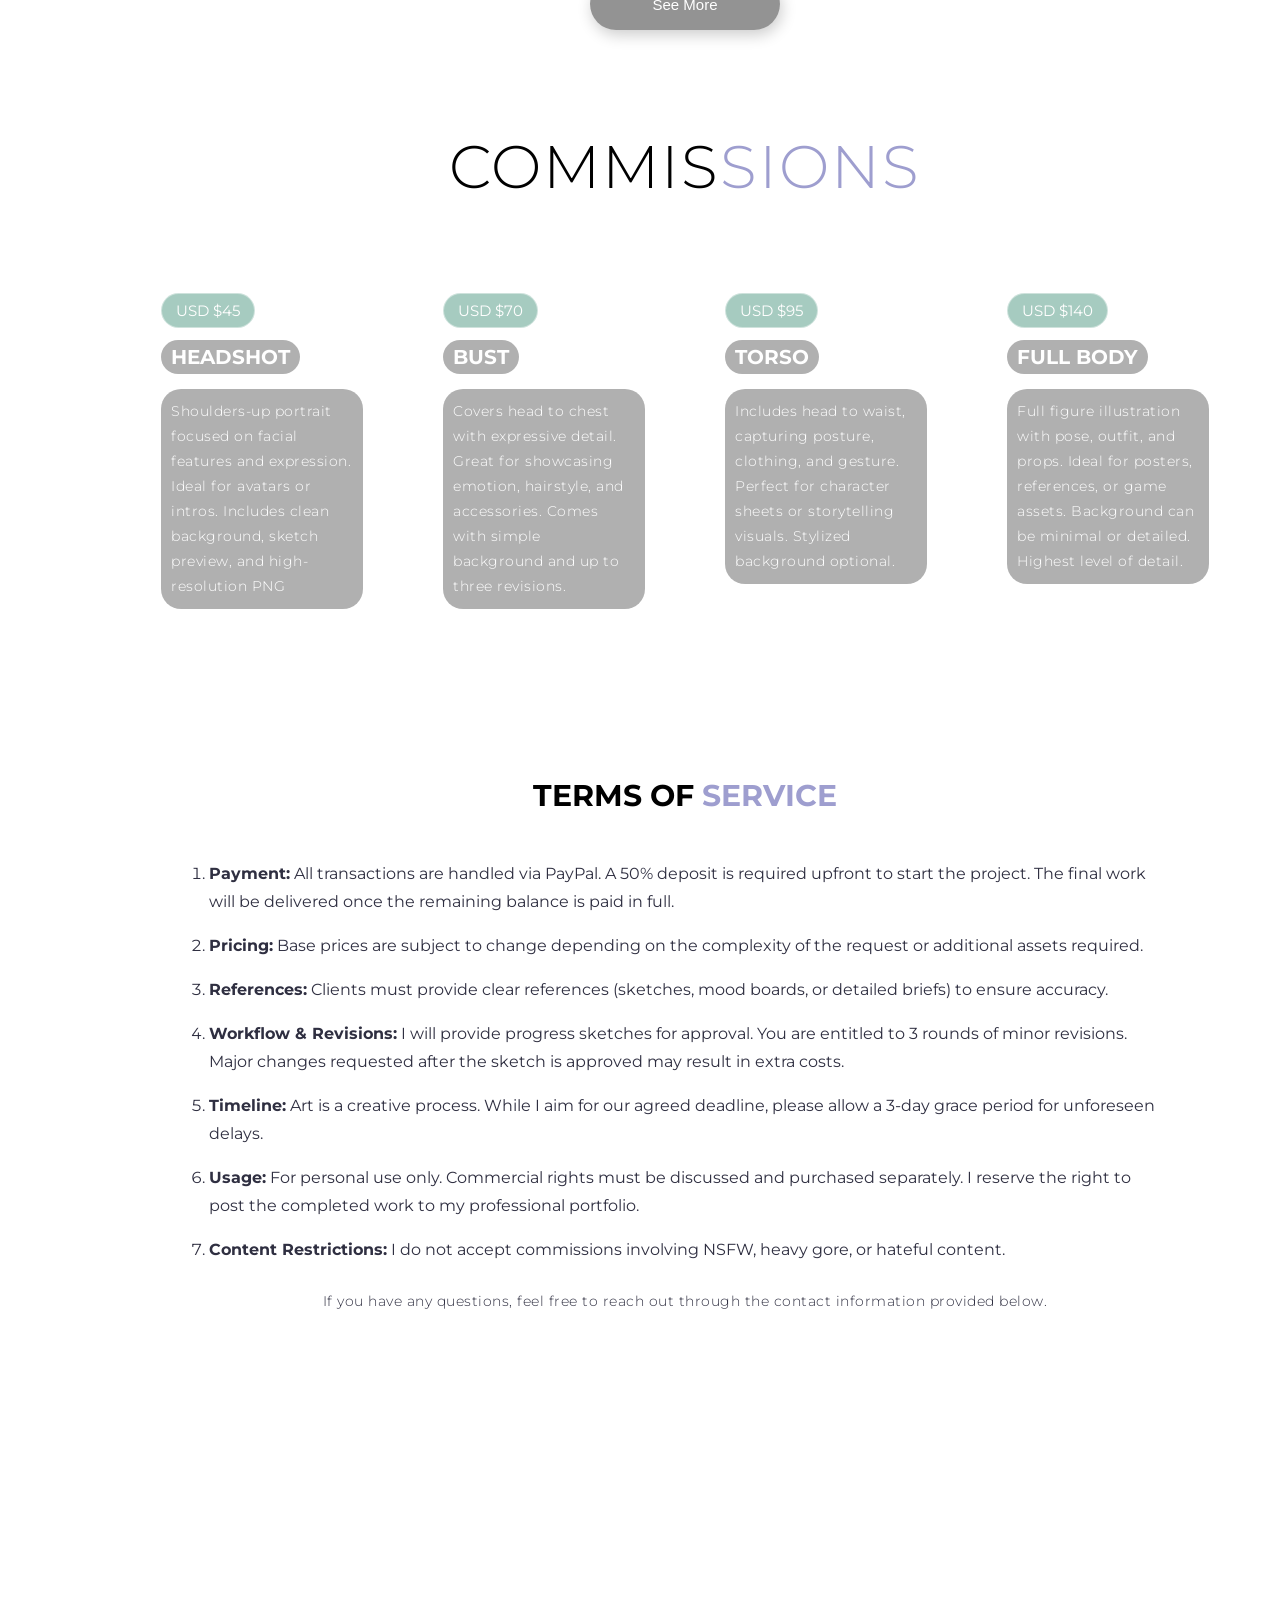
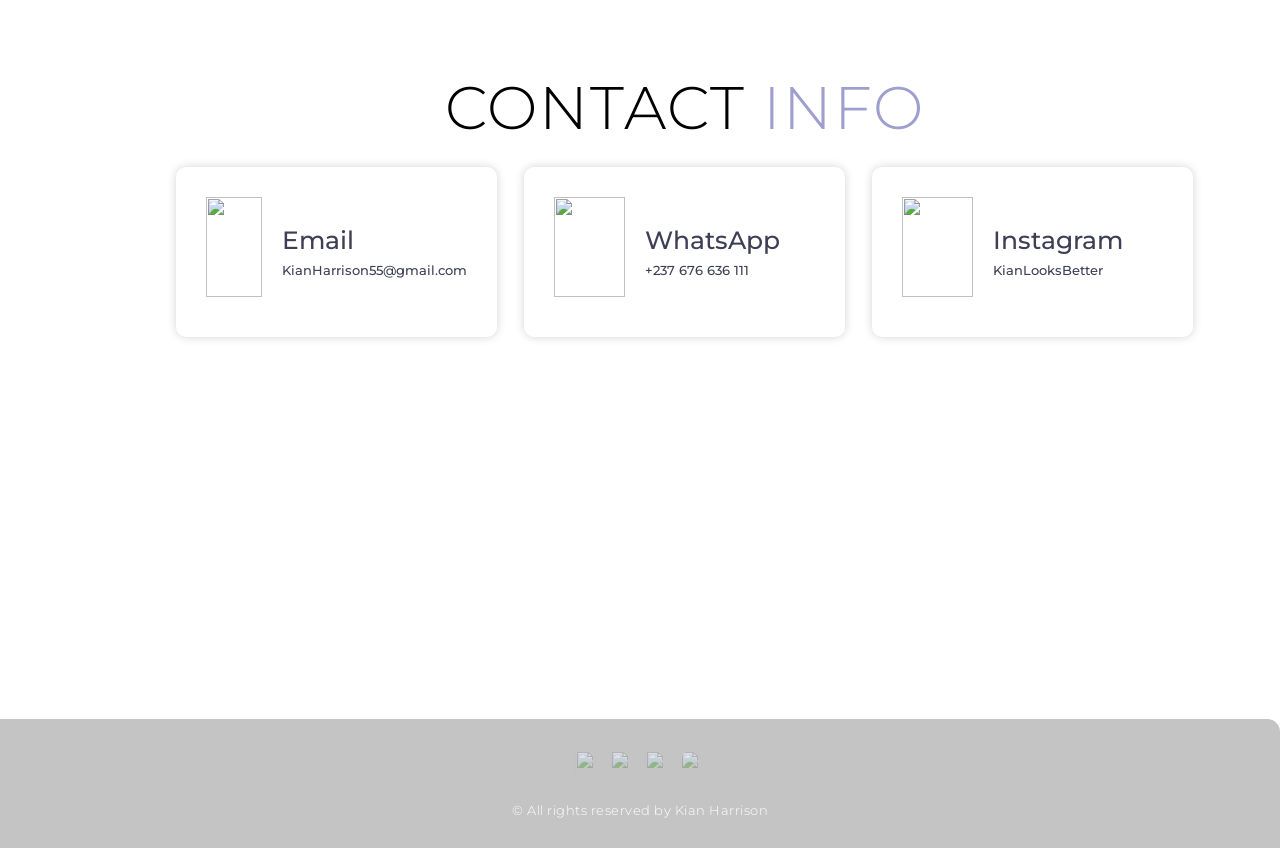
==== commit 14136e92: "updated gallery" ====
--- a/index.html
+++ b/index.html
@@ -34,9 +34,11 @@
 <body>
   <div class="quick-dm-links">
     <a class="quick-dm-btn" href="https://wa.me/237676636111" target="_blank" rel="noopener noreferrer" aria-label="Message on WhatsApp">
+      <span class="quick-dm-label">WhatsApp</span>
       <img src="https://img.icons8.com/ios-filled/50/ffffff/whatsapp--v1.png" alt="WhatsApp">
     </a>
     <a class="quick-dm-btn" href="https://www.instagram.com/direct/t/17841401387039399" target="_blank" rel="noopener noreferrer" aria-label="Message on Instagram">
+      <span class="quick-dm-label">Instagram</span>
       <img src="https://img.icons8.com/ios-filled/50/ffffff/instagram-new--v1.png" alt="Instagram">
     </a>
   </div>
@@ -115,14 +117,17 @@
         <div class="contain">
         <div class="photo-gallery">
           <div>
-              <a class="art-link" href="art-details.html?art=1"><img src="art/1.jpg"></a>
-          </div>
-          <div>
-              <a class="art-link" href="art-details.html?art=2"><img src="art/2.jpg"></a>
-          </div>
-          <div>
-              <a class="art-link" href="art-details.html?art=3"><img src="art/3.png"></a>
-          </div>
+              <a href="art-details.html?art=1"><img src="art/1.jpg" loading="lazy"></a>
+          </div>
+          <div>
+              <a href="art-details.html?art=2"><img src="art/2.jpg" loading="lazy"></a>
+          </div>
+          <div>
+              <a href="art-details.html?art=3"><img src="art/3.png" loading="lazy"></a>
+          </div>
+        </div>
+        <div>
+          <img class="white-paint" src="hero/paint.png">
         </div>
     </div>
         <a href="gallery.html" class="see-more-wrap"><input type="button" class="button" name="" value="See More"></a>
@@ -172,13 +177,15 @@
 
             <div style="font-size: 16px; padding-top: 10px;">
               <ol style="list-style-type: number; text-align: left;">
-                <li style="padding-top: 10px; color: rgb(47, 47, 65); line-height: 28px;"> All payments will be made via PayPal. The commision will start when an advance of the payment has been done and the client will pay the balance when the commision is ready. Commission prices may change depending on the client's request</li>
-                <li style="padding-top: 16px; color: rgb(47, 47, 65); line-height: 28px;"> Please provide references (Sketch / briefdescription) of your request.</li>
-                <li style="padding-top: 16px; color: rgb(47, 47, 65); line-height: 28px;"> I will send sketches of the commission so client can see before progressing with the commission</li>
-                <li style="padding-top: 16px; color: rgb(47, 47, 65); line-height: 28px;"> You may make up to 3 changes during the commission process.</li>
-                <li style="padding-top: 16px; color: rgb(47, 47, 65); line-height: 28px;"> Art takes time so I may go a little over the time we agreed (3 days max). If client is not confortable with this, please don't commission me.</li>
-                <li style="padding-top: 16px; color: rgb(47, 47, 65); line-height: 28px;"> Please respect that; I will not do commissions containing NSFW, or HEAVY GORE</li>
+                <li style="padding-top: 10px; color: rgb(47, 47, 65); line-height: 28px;"><strong>Payment:</strong> All transactions are handled via PayPal. A 50% deposit is required upfront to start the project. The final work will be delivered once the remaining balance is paid in full.</li>
+                <li style="padding-top: 16px; color: rgb(47, 47, 65); line-height: 28px;"><strong>Pricing:</strong> Base prices are subject to change depending on the complexity of the request or additional assets required.</li>
+                <li style="padding-top: 16px; color: rgb(47, 47, 65); line-height: 28px;"><strong>References:</strong> Clients must provide clear references (sketches, mood boards, or detailed briefs) to ensure accuracy.</li>
+                <li style="padding-top: 16px; color: rgb(47, 47, 65); line-height: 28px;"><strong>Workflow &amp; Revisions:</strong> I will provide progress sketches for approval. You are entitled to 3 rounds of minor revisions. Major changes requested after the sketch is approved may result in extra costs.</li>
+                <li style="padding-top: 16px; color: rgb(47, 47, 65); line-height: 28px;"><strong>Timeline:</strong> Art is a creative process. While I aim for our agreed deadline, please allow a 3-day grace period for unforeseen delays.</li>
+                <li style="padding-top: 16px; color: rgb(47, 47, 65); line-height: 28px;"><strong>Usage:</strong> For personal use only. Commercial rights must be discussed and purchased separately. I reserve the right to post the completed work to my professional portfolio.</li>
+                <li style="padding-top: 16px; color: rgb(47, 47, 65); line-height: 28px;"><strong>Content Restrictions:</strong> I do not accept commissions involving NSFW, heavy gore, or hateful content.</li>
               </ol>
+              <p style="padding-top: 18px; color: rgb(47, 47, 65); line-height: 28px;">If you have any questions, feel free to reach out through the contact information provided below.</p>
             </div>
         </div>        
       </div>
--- a/css/style.css
+++ b/css/style.css
@@ -9,6 +9,10 @@
   font-size: 10px;
   font-family: 'Montserrat', sans-serif;
   scroll-behavior: smooth;
+}
+
+body {
+  overflow-x: hidden;
 }
 
 /* Scroll reveal system */
@@ -85,10 +89,25 @@
     column-gap: 8px;
     row-gap: 30px;
 }
+
 .photo-gallery{
   display: grid;
   grid-template-columns: 1fr 1fr 1fr;
 }
+
+.photo-gallery > div{
+  height: clamp(250px, 35vw, 400px);
+  overflow: hidden;
+}
+
+.white-paint{
+  width: 100%;
+  height: auto;
+  margin-top: -220px; /* Pulls the image up by 100px */
+  position: relative; /* Ensures it sits on top of the previous element */
+  z-index: 10;
+}
+
 .card{
     position: relative;
 }
@@ -149,7 +168,6 @@
 
 .feed-grid{
   margin-left: 90px;
-  margin-right: 30px;
 }
 .nav-grid{
     top: 22%;
@@ -202,9 +220,9 @@
 }
 
 @media(max-width: 768px){
-    .photo-gallery{
-        flex-direction: column;
-    }
+  .photo-gallery{
+    grid-template-columns: 1fr;
+  }
 }
 
 .button{
@@ -1088,11 +1106,13 @@
   column-gap: 20px;
   align-items: stretch;
   --detail-card-h: min(74vh, 640px);
+  margin-bottom: 6vw;
 }
 
 .sub-service-detail-page{
-  padding: 4px 7% 50px;
+  padding: 28px 7% 88px;
   margin-left: 90px;
+  margin-bottom: 4vw;
 }
 
 .order-button{
@@ -1209,7 +1229,7 @@
 
 .service-samples-title {
   font-size: 3rem;
-  margin: 0 0 14px;
+  margin: 8px 0 20px;
   color: rgb(62, 62, 85);
 }
 
@@ -1433,31 +1453,55 @@
   right: 14px;
   z-index: 210;
   display: flex;
-  gap: 10px;
+  gap: 8px;
+  flex-direction: column;
+  align-items: flex-end;
 }
 
 .quick-dm-btn {
-  width: 46px;
-  height: 46px;
-  border-radius: 50%;
+  width: 40px;
+  height: 40px;
+  border-radius: 50px;
   background-color: #0000001c;
   backdrop-filter: blur(8px);
   border: 1px solid rgba(255, 255, 255, 0.32);
   display: flex;
   align-items: center;
-  justify-content: center;
+  justify-content: flex-end;
+  gap: 0;
+  padding: 0 9px;
+  overflow: hidden;
   box-shadow: 0 8px 20px rgba(0, 0, 0, 0.2);
-  transition: transform 0.2s ease, background-color 0.2s ease;
+  transition: width 0.25s ease, transform 0.2s ease, background-color 0.2s ease;
 }
 
 .quick-dm-btn:hover {
-  transform: translateY(-2px);
+  width: 136px;
+  transform: translateY(-1px);
   background-color: #0000002b;
 }
 
 .quick-dm-btn img {
-  width: 22px;
-  height: 22px;
+  width: 19px;
+  height: 19px;
+  flex-shrink: 0;
+}
+
+.quick-dm-label {
+  max-width: 0;
+  opacity: 0;
+  color: white;
+  font-size: 1.2rem;
+  font-weight: 500;
+  white-space: nowrap;
+  overflow: hidden;
+  transition: max-width 0.25s ease, opacity 0.25s ease, margin-right 0.25s ease;
+}
+
+.quick-dm-btn:hover .quick-dm-label {
+  max-width: 92px;
+  opacity: 1;
+  margin-right: 8px;
 }
 
 .art-link {
@@ -1477,15 +1521,36 @@
 }
 
 .art-display-grid {
-  grid-template-columns: repeat(auto-fit, minmax(220px, 1fr));
+  grid-template-columns: repeat(12, minmax(0, 1fr));
+  grid-auto-rows: 88px;
+  grid-auto-flow: dense;
   gap: 16px;
 }
 
 .art-display-grid .card {
-  min-height: 270px;
+  grid-column: span 4;
+  grid-row: span 3;
+  min-height: 0;
+  display: flex;
+  align-items: center;
+  justify-content: center;
   border-radius: 14px;
   overflow: hidden;
-  box-shadow: 0 10px 20px rgba(0, 0, 0, 0.18);
+  background: linear-gradient(145deg, rgba(255, 255, 255, 0.42), rgba(235, 235, 246, 0.5));
+  box-shadow: 0 12px 24px rgba(0, 0, 0, 0.2);
+}
+
+.art-display-grid .card:nth-child(1) {
+  grid-column: span 6;
+  grid-row: span 4;
+}
+
+.art-display-grid .card:nth-child(3) {
+  grid-row: span 4;
+}
+
+.art-display-grid .card:nth-child(5) {
+  grid-column: span 6;
 }
 
 .art-display-grid .card p {
@@ -1496,16 +1561,33 @@
   cursor: default;
   width: 100%;
   height: 100%;
-  object-fit: cover;
+  object-fit: contain;
+  object-position: center;
+  padding: 8px;
+}
+
+.art-display-grid .video-card {
+  padding: 0;
+  background: #111;
+}
+
+.art-display-grid .video-card iframe {
+  width: 100%;
+  height: 100%;
+  border: 0;
 }
 
 .art-detail-page {
   margin-left: 90px;
-  padding: 26px 7% 42px;
+  padding: 26px 7% 70px;
   display: grid;
   grid-template-columns: 1.15fr 1fr;
   gap: 18px;
   align-items: stretch;
+}
+
+.art-process-section {
+  margin-top: 10px;
 }
 
 .art-detail-image-wrap,
@@ -1535,13 +1617,32 @@
 }
 
 @media (max-width: 999px) {
+  .gallery-filter-row {
+    gap: 8px;
+  }
+
+  .gallery-filter-group {
+    width: 100%;
+    max-width: 270px;
+    justify-content: space-between;
+  }
+
   .art-display-grid {
     grid-template-columns: repeat(2, minmax(0, 1fr));
+    grid-auto-rows: 120px;
     gap: 12px;
   }
 
   .art-display-grid .card {
-    min-height: 210px;
+    grid-column: span 1;
+    grid-row: span 2;
+  }
+
+  .art-display-grid .card:nth-child(1),
+  .art-display-grid .card:nth-child(3),
+  .art-display-grid .card:nth-child(5) {
+    grid-column: span 2;
+    grid-row: span 2;
   }
 
   .art-detail-page {
@@ -1556,13 +1657,82 @@
   }
 
   .quick-dm-btn {
-    width: 42px;
-    height: 42px;
+    width: 36px;
+    height: 36px;
+    padding: 0 8px;
+  }
+
+  .quick-dm-btn:hover {
+    width: 36px;
+  }
+
+  .quick-dm-label {
+    display: none;
   }
 }
 
 .gallery-page .feed-grid {
   padding-bottom: 72px;
+}
+
+.gallery-filter-row {
+  width: 90%;
+  max-width: 1224px;
+  margin: 0 auto;
+  display: flex;
+  flex-direction: column;
+  justify-content: flex-start;
+  align-items: flex-start;
+  gap: 8px;
+  padding-top: 6px;
+}
+
+.gallery-filter-group {
+  display: flex;
+  flex-direction: row;
+  align-items: center;
+  gap: 8px;
+}
+
+.gallery-filter-group label {
+  font-size: 1.05rem;
+  color: rgb(62, 62, 85);
+  margin-bottom: 0;
+  text-transform: uppercase;
+  letter-spacing: 0.06rem;
+  white-space: nowrap;
+}
+
+.gallery-filter-select {
+  height: 32px;
+  border-radius: 8px;
+  border: 1px solid rgba(62, 62, 85, 0.24);
+  background-color: rgba(255, 255, 255, 0.76);
+  color: rgb(47, 47, 65);
+  font-size: 1.3rem;
+  padding: 0 8px;
+  min-width: 132px;
+}
+
+.gallery-filter-select:focus {
+  outline: 2px solid rgba(158, 158, 207, 0.6);
+  outline-offset: 2px;
+}
+
+.gallery-empty-state {
+  display: none;
+  font-size: 1.5rem;
+  color: rgb(62, 62, 85);
+  text-align: center;
+  padding: 14px 0 0;
+}
+
+.gallery-empty-state.show {
+  display: block;
+}
+
+.card.gallery-hidden {
+  display: none;
 }
 
 @media (prefers-reduced-motion: reduce) {
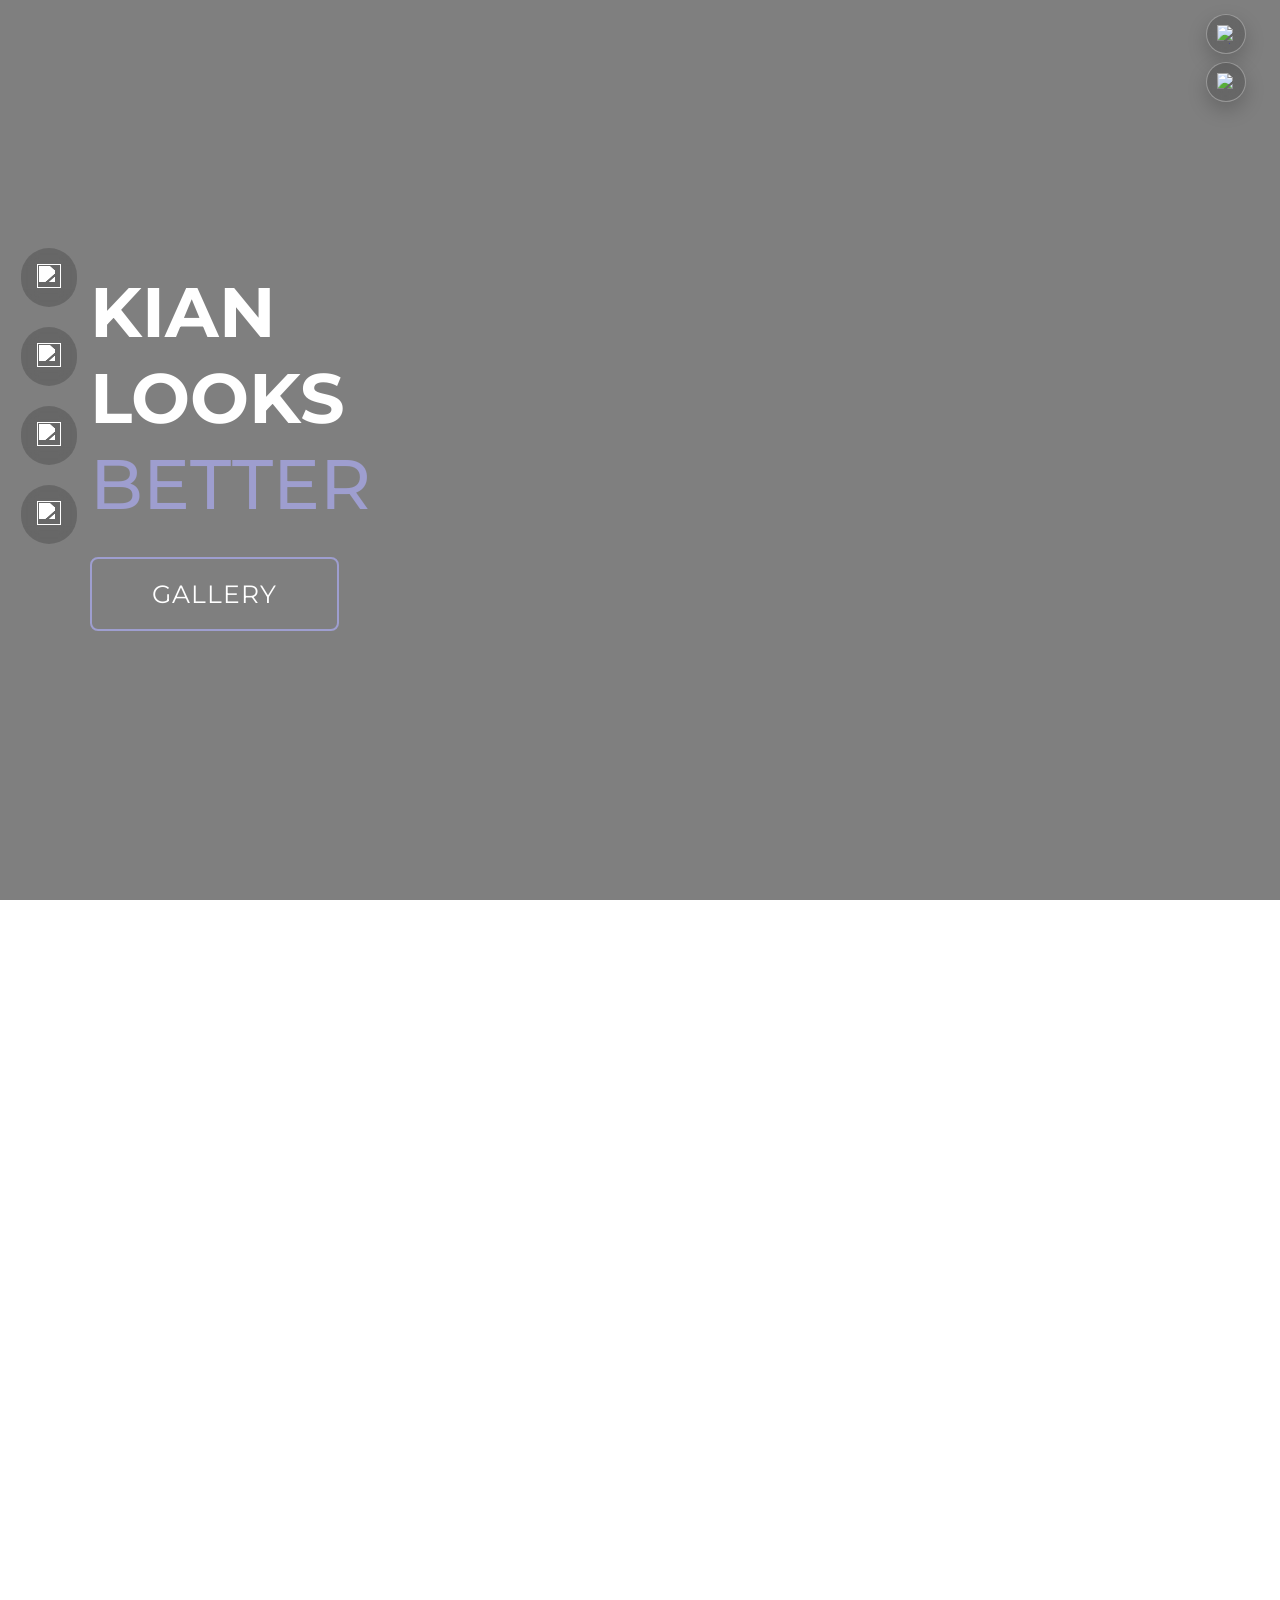
==== commit 05d0d599: "update" ====
--- a/index.html
+++ b/index.html
@@ -171,7 +171,7 @@
             </a>
           </div>
           <br><br><br><br><br><br>
-          <div style="padding: 60px 10% 0px 10%;">
+          <div class="terms-service-block" style="padding: 60px 10% 0px 10%;">
             
             <h1 style="font-size: 30px;">TERMS OF <span style="color: rgb(158, 158, 207);">SERVICE</span></h1><br><br>
 
@@ -232,7 +232,10 @@
       <!-- Footer -->
       <section id="footer">
         <div class="footer container">
-        <div style="display: flex; padding-top: 2%; padding-bottom: 10px;">
+        <div class="footer-logo-wrap">
+          <img class="footer-logo" src="logo.png" alt="KianLooksBetter logo">
+        </div>
+        <div class="footer-social-links" style="display: flex; padding-top: 2%; padding-bottom: 10px;">
           <div style=" opacity: 0.5;"><a href="https://www.youtube.com/@kianlooksbetter" target="_blank"><img src="icons/youtube-icon.svg" /></a></div>
           <div style=" opacity: 0.5;"><a href="https://www.instagram.com/kianlooksbetter" target="_blank"><img src="icons/instagram-icon.svg" /></a></div>
           <div style=" opacity: 0.5;"><a href="https://www.linkedin.com/kianlooksbetter" target="_blank"><img src="icons/linkedin-icon.svg" /></a></div>
--- a/css/style.css
+++ b/css/style.css
@@ -18,7 +18,7 @@
 /* Scroll reveal system */
 .reveal-ready {
   opacity: 0;
-  transform: translate3d(0, 36px, 0) scale(0.985);
+  transform: translate3d(0, 34px, 0) rotate(-1.4deg) scale(0.985);
   filter: blur(6px);
   transition:
     opacity 780ms cubic-bezier(0.22, 1, 0.36, 1),
@@ -30,7 +30,7 @@
 
 .reveal-ready.revealed {
   opacity: 1;
-  transform: translate3d(0, 0, 0) scale(1);
+  transform: translate3d(0, 0, 0) rotate(0deg) scale(1);
   filter: blur(0);
 }
 
@@ -189,7 +189,7 @@
 }
 .nav-options{
   position: relative;
-  background-color:#0000001c;
+  background-color:#00000030;
   backdrop-filter: blur(8px);
   padding: 16px;
   border-radius: 50px;
@@ -199,6 +199,7 @@
 .nav-options img{
   width: 24px;
   height: 24px;
+  filter: brightness(0) invert(1);
 }
 
 .nav-options p{
@@ -207,11 +208,13 @@
   left: 40px;
   padding: 8px 12px;
   display: none;
+  color: white;
   transition: 0.25s;
 }
 .nav-options:hover{
   transform: translateX(46px);
   padding-right: 120px;
+  background-color: #00000040;
 }
 .nav-options:hover p{
   display: block;
@@ -787,11 +790,35 @@
   min-height: 100px;
   flex-direction: column;
 }
+#footer .footer-logo-wrap {
+  display: flex;
+  justify-content: center;
+  padding-top: 7.5px;
+}
+#footer .footer-logo {
+  width: min(94.12px, 23.84vw);
+  height: auto;
+  object-fit: contain;
+}
+#footer .footer-social-links {
+  gap: 8px;
+  padding-top: 0 !important;
+  padding-bottom: 0 !important;
+}
+#footer .footer-social-links > div {
+  display: flex;
+  align-items: center;
+  justify-content: center;
+}
+#footer .footer-social-links img {
+  filter: brightness(0) invert(1);
+}
 #footer p {
   margin: 0;
   color: white;
   font-size: 1.3rem;
   cursor: default;
+  padding-bottom: max(0px, calc(2% - 4px)) !important;
 }
 
 /* End Footer */
@@ -1451,6 +1478,7 @@
   position: fixed;
   top: 14px;
   right: 14px;
+  margin-right: 20px;
   z-index: 210;
   display: flex;
   gap: 8px;
@@ -1462,7 +1490,7 @@
   width: 40px;
   height: 40px;
   border-radius: 50px;
-  background-color: #0000001c;
+  background-color: #00000030;
   backdrop-filter: blur(8px);
   border: 1px solid rgba(255, 255, 255, 0.32);
   display: flex;
@@ -1478,7 +1506,7 @@
 .quick-dm-btn:hover {
   width: 136px;
   transform: translateY(-1px);
-  background-color: #0000002b;
+  background-color: #00000040;
 }
 
 .quick-dm-btn img {
@@ -1536,7 +1564,7 @@
   justify-content: center;
   border-radius: 14px;
   overflow: hidden;
-  background: linear-gradient(145deg, rgba(255, 255, 255, 0.42), rgba(235, 235, 246, 0.5));
+  background: rgba(229, 229, 239, 0.52);
   box-shadow: 0 12px 24px rgba(0, 0, 0, 0.2);
 }
 
@@ -1561,20 +1589,160 @@
   cursor: default;
   width: 100%;
   height: 100%;
-  object-fit: contain;
+  object-fit: cover;
   object-position: center;
-  padding: 8px;
+  padding: 0;
 }
 
 .art-display-grid .video-card {
+  position: relative;
   padding: 0;
-  background: #111;
-}
-
-.art-display-grid .video-card iframe {
+  background: #14141a;
+  cursor: pointer;
+  border: 1px solid rgba(255, 255, 255, 0.08);
+}
+
+.art-display-grid .video-card .animation-thumb-shell {
+  width: 100%;
+  height: 100%;
+  background: linear-gradient(110deg, rgba(158, 158, 207, 0.13), rgba(20, 20, 26, 0.5));
+}
+
+.art-display-grid .video-card .animation-thumb-title {
+  position: absolute;
+  left: 0;
+  right: 0;
+  bottom: 0;
+  margin: 0;
+  padding: 12px;
+  color: #fff;
+  font-size: 1.2rem;
+  line-height: 1.6rem;
+  background: linear-gradient(to top, rgba(0, 0, 0, 0.78), rgba(0, 0, 0, 0));
+  max-height: 48%;
+  overflow: hidden;
+}
+
+.gallery-media {
+  opacity: 0;
+  filter: blur(16px);
+  transition: opacity 0.35s ease, filter 0.35s ease;
+}
+
+.gallery-media.is-ready {
+  opacity: 1;
+  filter: blur(0);
+}
+
+.gallery-media.is-pending {
+  opacity: 0;
+}
+
+.gallery-media.is-error {
+  opacity: 0;
+}
+
+.animation-detail-modal {
+  position: fixed;
+  inset: 0;
+  z-index: 350;
+  background: rgba(7, 7, 10, 0.62);
+  backdrop-filter: blur(6px);
+  display: none;
+  align-items: center;
+  justify-content: center;
+  padding: 20px;
+}
+
+.animation-detail-modal.open {
+  display: flex;
+}
+
+.animation-detail-dialog {
+  width: min(1180px, 96vw);
+  max-height: 90vh;
+  position: relative;
+  background: rgba(14, 14, 20, 0.94);
+  border: 1px solid rgba(255, 255, 255, 0.15);
+  border-radius: 18px;
+  box-shadow: 0 24px 44px rgba(0, 0, 0, 0.35);
+  padding: 16px;
+}
+
+.animation-detail-layout {
+  display: grid;
+  grid-template-columns: minmax(0, 65fr) minmax(0, 35fr);
+  gap: 16px;
+}
+
+.animation-detail-player {
+  min-height: min(66vh, 620px);
+  border-radius: 14px;
+  overflow: hidden;
+  background: #08080d;
+}
+
+.animation-detail-player iframe {
   width: 100%;
   height: 100%;
   border: 0;
+}
+
+.animation-detail-meta {
+  border-radius: 14px;
+  background: rgba(255, 255, 255, 0.07);
+  border: 1px solid rgba(255, 255, 255, 0.12);
+  padding: 18px;
+  overflow-y: auto;
+}
+
+.animation-detail-kicker {
+  margin: 0 0 8px;
+  color: rgba(255, 255, 255, 0.72);
+  text-transform: uppercase;
+  font-size: 1.1rem;
+  letter-spacing: 0.08rem;
+}
+
+.animation-detail-meta h2 {
+  margin: 0 0 12px;
+  color: #fff;
+  font-size: 2.6rem;
+  line-height: 3rem;
+}
+
+.animation-detail-meta p {
+  color: rgba(255, 255, 255, 0.84);
+}
+
+.animation-detail-close {
+  position: absolute;
+  top: 10px;
+  right: 10px;
+  width: 36px;
+  height: 36px;
+  border-radius: 50%;
+  border: 1px solid rgba(255, 255, 255, 0.3);
+  background: rgba(0, 0, 0, 0.4);
+  color: white;
+  font-size: 1.6rem;
+  cursor: pointer;
+}
+
+.art-display-grid.animation-layout {
+  grid-template-columns: repeat(2, minmax(0, 1fr));
+  grid-auto-rows: clamp(220px, 28vw, 340px);
+  grid-auto-flow: row;
+  gap: 18px;
+}
+
+.art-display-grid.animation-layout .card {
+  grid-column: span 1;
+  grid-row: span 1;
+}
+
+.art-image-stage {
+  position: relative;
 }
 
 .art-detail-page {
@@ -1606,6 +1774,33 @@
   border-radius: 14px;
 }
 
+.art-image-switcher {
+  position: absolute;
+  left: 50%;
+  bottom: 16px;
+  transform: translateX(-50%);
+  display: flex;
+  gap: 8px;
+  z-index: 5;
+}
+
+.art-switch-dot {
+  width: 36px;
+  height: 7px;
+  border-radius: 999px;
+  border: 1px solid rgba(255, 255, 255, 0.65);
+  background: rgba(0, 0, 0, 0.32);
+  backdrop-filter: blur(4px);
+  cursor: pointer;
+  transition: width 0.22s ease, background-color 0.22s ease, border-color 0.22s ease;
+}
+
+.art-switch-dot.active {
+  width: 50px;
+  background: rgb(158, 158, 207);
+  border-color: rgba(158, 158, 207, 0.95);
+}
+
 .art-detail-info-wrap h1 {
   font-size: 3.2rem;
   color: rgb(62, 62, 85);
@@ -1631,6 +1826,11 @@
     grid-template-columns: repeat(2, minmax(0, 1fr));
     grid-auto-rows: 120px;
     gap: 12px;
+  }
+
+  .art-display-grid.animation-layout {
+    grid-template-columns: 1fr;
+    grid-auto-rows: clamp(220px, 56vw, 360px);
   }
 
   .art-display-grid .card {
@@ -1712,6 +1912,14 @@
   font-size: 1.3rem;
   padding: 0 8px;
   min-width: 132px;
+  transition: transform 0.22s ease, border-color 0.22s ease, box-shadow 0.22s ease, background-color 0.22s ease;
+}
+
+.gallery-filter-select:hover {
+  transform: scale(1.03);
+  border-color: rgba(158, 158, 207, 0.8);
+  box-shadow: 0 0 0 4px rgba(158, 158, 207, 0.15);
+  background-color: rgba(255, 255, 255, 0.94);
 }
 
 .gallery-filter-select:focus {
@@ -1744,3 +1952,273 @@
   }
 }
 
+@media (max-width: 999px) {
+  .animation-detail-layout {
+    grid-template-columns: 1fr;
+  }
+
+  .animation-detail-player {
+    min-height: min(52vh, 420px);
+  }
+}
+
+/* Scrollbar, Gallery, and Art Detail Final Overrides */
+html {
+  height: 100%;
+  overflow-x: hidden !important;
+  overflow-y: visible !important;
+}
+
+body {
+  height: 100%;
+  min-height: 100%;
+  overflow-x: hidden !important;
+  overflow-y: auto !important;
+}
+
+/* Remove secondary inner vertical scrollbars */
+.animation-detail-meta,
+.service-includes {
+  overflow-y: visible !important;
+}
+
+/* Art Detail process thumbs exactly 70x70 */
+.art-process-section {
+  display: flex !important;
+  flex-wrap: nowrap;
+  justify-content: center;
+  align-items: center;
+  gap: 8px;
+  margin-top: 8px;
+}
+
+.art-process-section .process-image {
+  width: 70px !important;
+  height: 70px !important;
+  min-width: 70px !important;
+  flex: 0 0 70px !important;
+  aspect-ratio: 1 / 1;
+  object-fit: cover;
+  border-radius: 8px;
+  margin: 0 !important;
+}
+
+/* Lock arrows to main image edges */
+.art-image-stage {
+  position: relative;
+}
+
+.art-image-stage .art-nav-arrow {
+  position: absolute !important;
+  top: 50% !important;
+  transform: translateY(-50%) !important;
+  z-index: 10 !important;
+  width: 44px;
+  height: 44px;
+  border-radius: 50%;
+  border: 1px solid rgba(255, 255, 255, 0.55);
+  background: rgba(0, 0, 0, 0.36);
+  color: #fff;
+  font-size: 2.2rem;
+  line-height: 1;
+}
+
+.art-image-stage .art-nav-prev {
+  left: 10px !important;
+}
+
+.art-image-stage .art-nav-next {
+  right: 10px !important;
+}
+
+/* Gallery centering + side-nav clearance (Left > Right) */
+.gallery-page .feed-grid {
+  margin-left: auto !important;
+  margin-right: auto !important;
+  width: min(1440px, 100%);
+  padding-left: 150px !important;
+  padding-right: 125px !important;
+}
+
+.gallery-page .contain,
+.gallery-page .gallery-filter-row,
+.gallery-page #gallery {
+  width: 100%;
+  max-width: 100%;
+  margin-left: auto;
+  margin-right: auto;
+}
+
+/* Art gallery cards: tighter corners + clear hover response */
+.gallery-page .art-display-grid .card[data-category="art"] .gallery-media {
+  border-radius: 1px !important;
+  transition:
+    transform 0.4s ease-in-out,
+    filter 0.4s ease-in-out,
+    box-shadow 0.4s ease-in-out;
+}
+
+.gallery-page .art-display-grid .card[data-category="art"]:hover .gallery-media {
+  transform: scale(1.03);
+  filter: brightness(1.08);
+  box-shadow: 0 10px 18px rgba(0, 0, 0, 0.24);
+}
+
+/* Animation previews: edge-to-edge and clean */
+.art-display-grid .video-card {
+  background: transparent !important;
+  border: none !important;
+}
+
+.art-display-grid .video-card .animation-thumb-shell {
+  position: relative;
+  background: transparent !important;
+  overflow: hidden;
+  border-radius: 12px;
+}
+
+.art-display-grid .video-card .animation-thumb {
+  width: 100%;
+  height: 100%;
+  object-fit: cover;
+  border-radius: 12px;
+  transition: transform 0.4s ease-in-out, filter 0.4s ease-in-out;
+}
+
+/* Center play icon inside a circle */
+.art-display-grid .video-card .animation-thumb-shell::before {
+  content: "";
+  position: absolute;
+  left: 50%;
+  top: 50%;
+  transform: translate(-50%, -50%);
+  width: 50px;
+  height: 50px;
+  border-radius: 50%;
+  border: 3px solid rgba(255, 255, 255, 0.98);
+  background: rgba(0, 0, 0, 0.42);
+  box-shadow: 0 6px 18px rgba(0, 0, 0, 0.42);
+  opacity: 1;
+  transition: transform 0.3s ease-in-out, opacity 0.3s ease-in-out;
+  pointer-events: none;
+}
+
+.art-display-grid .video-card .animation-thumb-shell::after {
+  content: "";
+  position: absolute;
+  left: 50%;
+  top: 50%;
+  transform: translate(-30%, -50%);
+  width: 0;
+  height: 0;
+  border-top: 9px solid transparent;
+  border-bottom: 9px solid transparent;
+  border-left: 14px solid rgba(255, 255, 255, 0.98);
+  filter: drop-shadow(0 2px 6px rgba(0, 0, 0, 0.4));
+  opacity: 1;
+  transition: transform 0.3s ease-in-out, opacity 0.3s ease-in-out;
+  pointer-events: none;
+}
+
+/* Animation-only hover polish */
+.art-display-grid.animation-layout .video-card:hover .animation-thumb {
+  transform: scale(1.03);
+  filter: brightness(1.08);
+}
+
+.art-display-grid.animation-layout .video-card:hover .animation-thumb-shell::before {
+  transform: translate(-50%, -50%) scale(1.08);
+  opacity: 1;
+}
+
+.art-display-grid.animation-layout .video-card:hover .animation-thumb-shell::after {
+  transform: translate(-30%, -50%) scale(1.08);
+  opacity: 1;
+}
+
+/* Keep modal opening smooth */
+.animation-detail-modal {
+  background: rgba(8, 12, 22, 0.72);
+  backdrop-filter: blur(8px) saturate(105%);
+  transition: opacity 0.22s ease, visibility 0.22s ease !important;
+}
+
+.animation-detail-dialog {
+  background: linear-gradient(
+    150deg,
+    rgba(15, 19, 31, 0.95),
+    rgba(26, 31, 49, 0.92)
+  );
+  border: 1px solid rgba(184, 196, 255, 0.22);
+}
+
+/* Art detail blur-in animation */
+.art-detail-image-wrap #art-detail-image {
+  filter: blur(0);
+  opacity: 1;
+  transition:
+    transform 0.4s ease-in-out,
+    filter 0.4s ease-in-out,
+    opacity 0.4s ease-in-out;
+}
+
+.art-detail-image-wrap #art-detail-image.art-blur-in {
+  animation: art_blur_in 0.5s ease-in-out;
+}
+
+@keyframes art_blur_in {
+  0% {
+    filter: blur(10px);
+    opacity: 0.7;
+    transform: scale(1.008);
+  }
+  100% {
+    filter: blur(0);
+    opacity: 1;
+    transform: scale(1);
+  }
+}
+
+@media (max-width: 999px) {
+  @keyframes art_blur_in {
+    0% {
+      filter: blur(7px);
+      opacity: 0.78;
+      transform: scale(1.006);
+    }
+    100% {
+      filter: blur(0);
+      opacity: 1;
+      transform: scale(1);
+    }
+  }
+}
+
+.art-process-section .process-image {
+  transition:
+    transform 0.4s ease-in-out,
+    border-color 0.4s ease-in-out,
+    box-shadow 0.4s ease-in-out,
+    filter 0.4s ease-in-out,
+    opacity 0.4s ease-in-out;
+}
+
+.art-process-section .process-image:hover {
+  transform: scale(1.05);
+  filter: brightness(1.06);
+}
+
+/* Responsive scaling that preserves Left > Right ratio */
+@media (max-width: 1300px) {
+  .gallery-page .feed-grid {
+    padding-left: clamp(44px, 12vw, 150px) !important;
+    padding-right: clamp(36px, 10vw, 125px) !important;
+  }
+}
+
+@media (max-width: 999px) {
+  .gallery-page .feed-grid {
+    padding-left: clamp(18px, 7vw, 54px) !important;
+    padding-right: clamp(14px, 5.8vw, 44px) !important;
+  }
+}
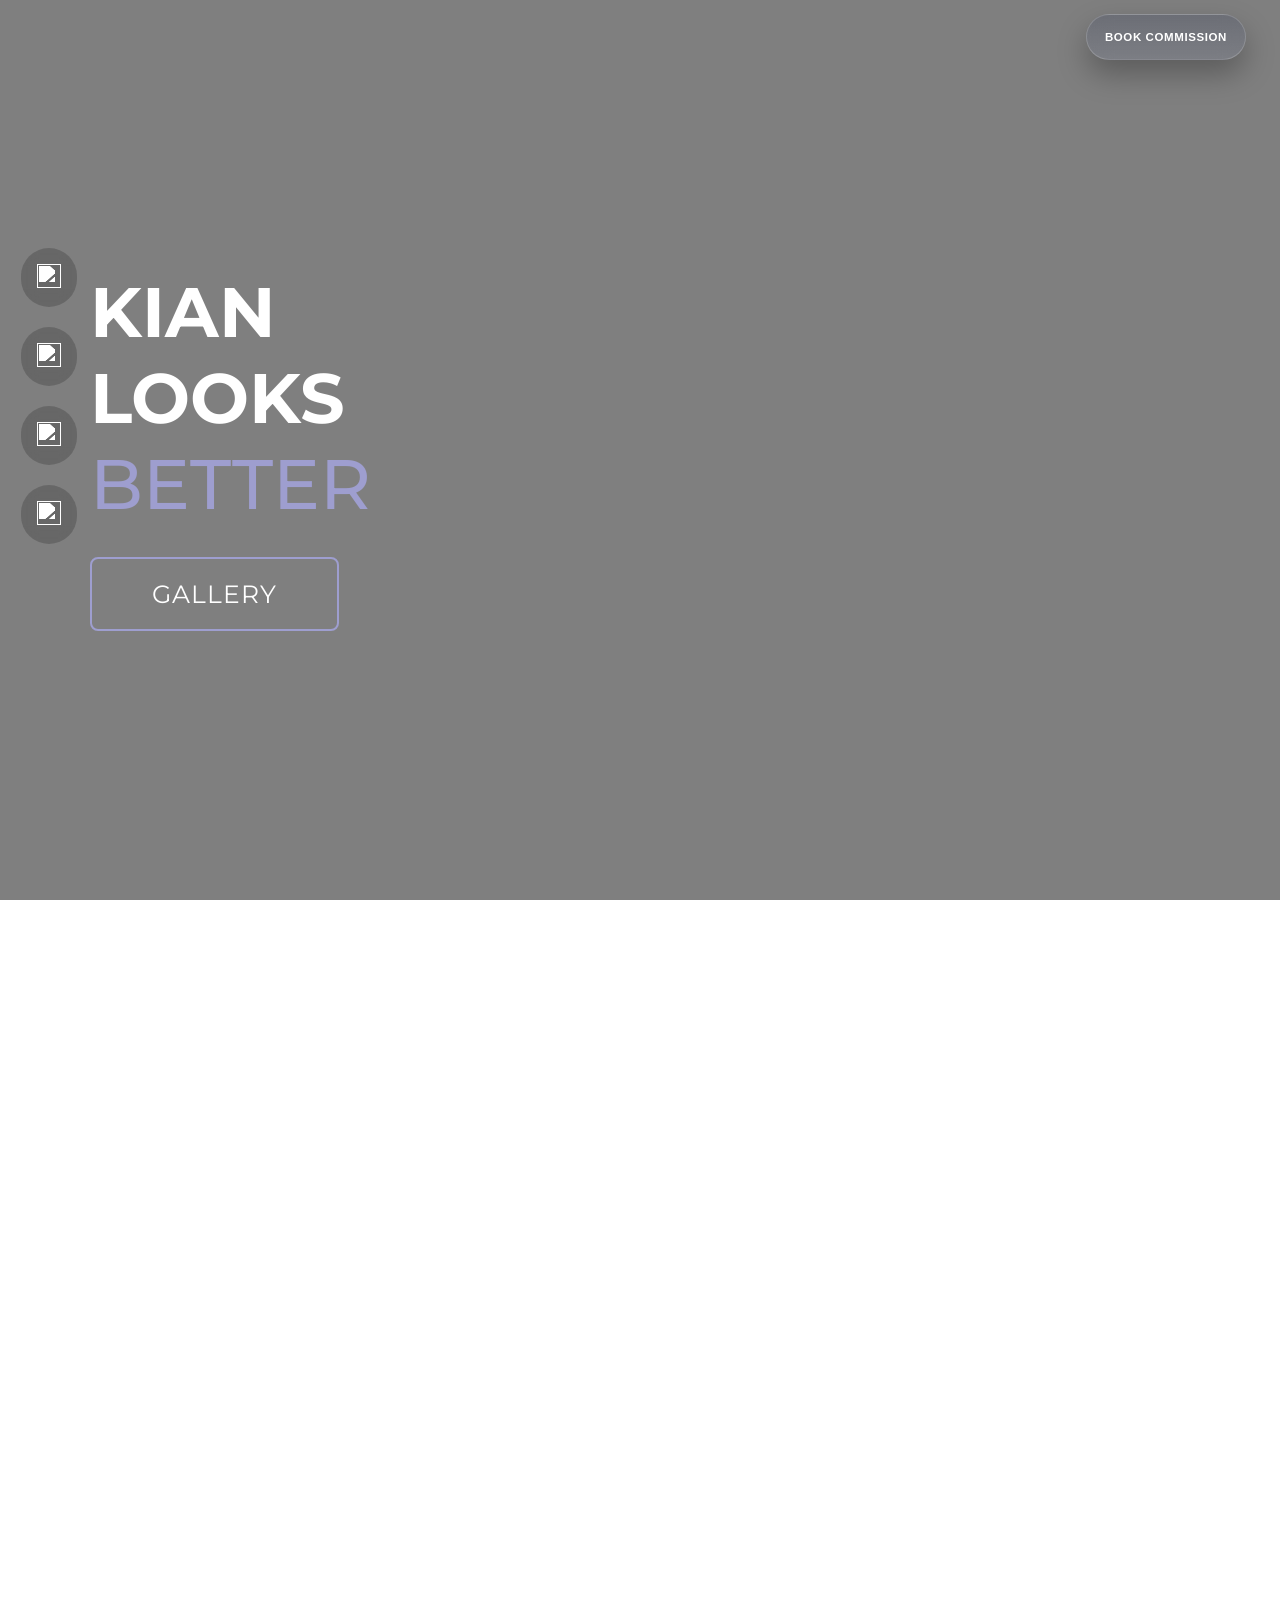
==== commit c1f31ab1: "updated the whole desktop view to almost perfection" ====
--- a/index.html
+++ b/index.html
@@ -33,14 +33,31 @@
 </head>
 <body>
   <div class="quick-dm-links">
-    <a class="quick-dm-btn" href="https://wa.me/237676636111" target="_blank" rel="noopener noreferrer" aria-label="Message on WhatsApp">
-      <span class="quick-dm-label">WhatsApp</span>
-      <img src="https://img.icons8.com/ios-filled/50/ffffff/whatsapp--v1.png" alt="WhatsApp">
-    </a>
-    <a class="quick-dm-btn" href="https://www.instagram.com/direct/t/17841401387039399" target="_blank" rel="noopener noreferrer" aria-label="Message on Instagram">
-      <span class="quick-dm-label">Instagram</span>
-      <img src="https://img.icons8.com/ios-filled/50/ffffff/instagram-new--v1.png" alt="Instagram">
-    </a>
+    <button class="commission-trigger-btn" id="commission-trigger-btn" type="button" aria-haspopup="dialog" aria-controls="commission-status-modal">
+      BOOK COMMISSION
+    </button>
+    <div class="commission-status-modal" id="commission-status-modal" aria-hidden="true">
+      <div class="commission-status-card commission-status-dialog" role="dialog" aria-modal="true" aria-labelledby="commission-status-heading">
+        <button class="commission-status-close" id="commission-status-close" type="button" aria-label="Close commission modal">X</button>
+        <div class="commission-status-line">
+          <span class="commission-status-dot" aria-hidden="true"></span>
+          <p class="commission-status-heading" id="commission-status-heading">Commission Status:</p>
+        </div>
+        <p class="commission-status-slots">1/3 Slots Filled</p>
+        <p class="commission-status-subtext">Currently working on 1 project. 2 slots available for new animations or art.</p>
+        <h2 class="commission-status-contact-text">Contact to book commission via</h2>
+        <div class="quick-dm-actions">
+          <a class="quick-dm-btn quick-dm-btn-whatsapp" href="https://wa.me/237676636111" target="_blank" rel="noopener noreferrer" aria-label="Message on WhatsApp">
+            <img src="https://img.icons8.com/ios-filled/50/ffffff/whatsapp--v1.png" alt="">
+            <span class="quick-dm-label">Message on WhatsApp</span>
+          </a>
+          <a class="quick-dm-btn quick-dm-btn-instagram" href="https://www.instagram.com/direct/t/17841401387039399" target="_blank" rel="noopener noreferrer" aria-label="Message on Instagram">
+            <img src="https://img.icons8.com/ios-filled/50/ffffff/instagram-new--v1.png" alt="">
+            <span class="quick-dm-label">DM on Instagram</span>
+          </a>
+        </div>
+      </div>
+    </div>
   </div>
 
       <!-- Hero Section  -->
@@ -238,7 +255,7 @@
         <div class="footer-social-links" style="display: flex; padding-top: 2%; padding-bottom: 10px;">
           <div style=" opacity: 0.5;"><a href="https://www.youtube.com/@kianlooksbetter" target="_blank"><img src="icons/youtube-icon.svg" /></a></div>
           <div style=" opacity: 0.5;"><a href="https://www.instagram.com/kianlooksbetter" target="_blank"><img src="icons/instagram-icon.svg" /></a></div>
-          <div style=" opacity: 0.5;"><a href="https://www.linkedin.com/kianlooksbetter" target="_blank"><img src="icons/linkedin-icon.svg" /></a></div>
+          <div style=" opacity: 0.5;"><a href="https://cm.linkedin.com/in/kianlooksbetter" target="_blank"><img src="icons/linkedin-icon.svg" /></a></div>
           <div style=" opacity: 0.5;"><a href="https://www.deviantart.com/kianlooksbetter" target="_blank"><img style="border-radius: 50%;" src="icons/deviantart-icon.svg" /></a></div>
         </div>
           <p style="padding-bottom: 2%;">© All rights reserved by Kian Harrison</p>
--- a/css/style.css
+++ b/css/style.css
@@ -1196,9 +1196,9 @@
 
 .service-detail-panel {
   background-color: rgba(255, 255, 255, 0.6);
-  border: 1px solid rgba(62, 62, 85, 0.12);
+  border: none;
   box-shadow: 0 12px 32px rgba(0, 0, 0, 0.08);
-  border-radius: 20px;
+  border-radius: 0;
   padding: 28px;
   display: flex;
   flex-direction: column;
@@ -1267,7 +1267,7 @@
 }
 
 .sample-card {
-  border-radius: 14px;
+  border-radius: 0;
   overflow: hidden;
   box-shadow: 0 10px 22px rgba(0, 0, 0, 0.2);
   transition: transform 0.3s ease, box-shadow 0.3s ease;
@@ -1284,12 +1284,13 @@
   height: 100%;
   aspect-ratio: 4/5;
   object-fit: cover;
+  border-radius: 4px;
 }
 
 .selected-img-section {
   background-color: rgba(255, 255, 255, 0.55);
-  border: 1px solid rgba(62, 62, 85, 0.12);
-  border-radius: 20px;
+  border: none;
+  border-radius: 0;
   box-shadow: 0 12px 32px rgba(0, 0, 0, 0.08);
   padding: 14px;
   display: flex;
@@ -1302,7 +1303,7 @@
   flex: 1;
   min-height: 0;
   aspect-ratio: auto;
-  border-radius: 14px;
+  border-radius: 0;
   object-fit: cover;
   object-position: center;
   background-color: rgba(0, 0, 0, 0.08);
@@ -1314,6 +1315,7 @@
 }
 
 .selected-img:hover {
+  transition-delay: 0.08s;
   transform: scale(1.01);
   box-shadow: 0 10px 18px rgba(0, 0, 0, 0.22);
 }
@@ -1321,7 +1323,7 @@
 .process-image {
   width: 92%;
   aspect-ratio: 1 / 1;
-  border-radius: 10px;
+  border-radius: 0;
   border: 1px solid rgba(62, 62, 85, 0.1);
   margin: 0 auto;
   cursor: default;
@@ -1480,56 +1482,180 @@
   right: 14px;
   margin-right: 20px;
   z-index: 210;
-  display: flex;
-  gap: 8px;
-  flex-direction: column;
-  align-items: flex-end;
-}
-
-.quick-dm-btn {
-  width: 40px;
-  height: 40px;
-  border-radius: 50px;
-  background-color: #00000030;
-  backdrop-filter: blur(8px);
-  border: 1px solid rgba(255, 255, 255, 0.32);
+  width: min(360px, calc(100vw - 32px));
+  display: flex;
+  justify-content: flex-end;
+}
+
+.commission-trigger-btn {
+  min-height: 46px;
+  padding: 12px 18px;
+  border: 1px solid rgba(255, 255, 255, 0.18);
+  background: linear-gradient(180deg, rgba(78, 84, 104, 0.38), rgba(116, 123, 145, 0.28));
+  color: white;
+  font-size: 1.15rem;
+  font-weight: 700;
+  letter-spacing: 0.06rem;
+  box-shadow: 0 14px 30px rgba(0, 0, 0, 0.28);
+  backdrop-filter: blur(12px);
+  cursor: pointer;
+  border-radius: 25px;
+  transition: box-shadow 0.28s ease, background-color 0.28s ease;
+}
+
+.commission-trigger-btn:hover {
+  box-shadow: 0 18px 34px rgba(0, 0, 0, 0.32);
+}
+
+.commission-status-modal {
+  position: fixed;
+  inset: 0;
+  display: flex;
+  justify-content: flex-end;
+  align-items: flex-start;
+  padding: 20px 24px;
+  background: rgba(196, 205, 223, 0.12);
+  backdrop-filter: blur(10px) saturate(110%);
+  opacity: 0;
+  pointer-events: none;
+  transition: opacity 0.32s ease;
+}
+
+.commission-status-modal.open {
+  opacity: 1;
+  pointer-events: auto;
+}
+
+.commission-status-card {
+  background: linear-gradient(180deg, rgba(110, 118, 141, 0.34), rgba(156, 163, 183, 0.24));
+  border: 1px solid rgba(255, 255, 255, 0.12);
+  box-shadow: 0 18px 42px rgba(0, 0, 0, 0.34);
+  backdrop-filter: blur(14px);
+  padding: 16px;
+  color: white;
+}
+
+.commission-status-dialog {
+  position: relative;
+  width: min(360px, calc(100vw - 32px));
+  margin-top: 8px;
+  transform: translateY(-10px) scale(0.96);
+  opacity: 0;
+  transition: transform 0.34s cubic-bezier(0.22, 1, 0.36, 1), opacity 0.34s ease;
+}
+
+.commission-status-modal.open .commission-status-dialog {
+  transform: translateY(0) scale(1);
+  opacity: 1;
+}
+
+.commission-status-close {
+  position: absolute;
+  top: 10px;
+  right: 10px;
+  width: 34px;
+  height: 34px;
+  border: 1px solid rgba(255, 255, 255, 0.16);
+  background: rgba(255, 255, 255, 0.06);
+  color: rgba(255, 255, 255, 0.86);
+  cursor: pointer;
+}
+
+.commission-status-line {
   display: flex;
   align-items: center;
-  justify-content: flex-end;
-  gap: 0;
-  padding: 0 9px;
-  overflow: hidden;
-  box-shadow: 0 8px 20px rgba(0, 0, 0, 0.2);
-  transition: width 0.25s ease, transform 0.2s ease, background-color 0.2s ease;
-}
-
-.quick-dm-btn:hover {
-  width: 136px;
-  transform: translateY(-1px);
-  background-color: #00000040;
-}
-
-.quick-dm-btn img {
-  width: 19px;
-  height: 19px;
+  gap: 10px;
+}
+
+.commission-status-dot {
+  width: 10px;
+  height: 10px;
+  border-radius: 50%;
+  background-color: #29d464;
+  box-shadow: 0 0 0 rgba(41, 212, 100, 0.6);
   flex-shrink: 0;
-}
-
-.quick-dm-label {
-  max-width: 0;
-  opacity: 0;
+  animation: commission_pulse 1.8s ease-out infinite;
+}
+
+.commission-status-heading {
+  margin: 0;
   color: white;
   font-size: 1.2rem;
-  font-weight: 500;
-  white-space: nowrap;
-  overflow: hidden;
-  transition: max-width 0.25s ease, opacity 0.25s ease, margin-right 0.25s ease;
-}
-
-.quick-dm-btn:hover .quick-dm-label {
-  max-width: 92px;
-  opacity: 1;
-  margin-right: 8px;
+  font-weight: 600;
+  line-height: 1.45;
+}
+
+.commission-status-slots {
+  margin: 8px 0 0;
+  color: white;
+  font-size: 2rem;
+  font-weight: 700;
+  line-height: 1.15;
+}
+
+.commission-status-subtext {
+  margin: 10px 0 0;
+  color: rgba(255, 255, 255, 0.74);
+  font-size: 1.2rem;
+  line-height: 1.65;
+}
+
+.commission-status-contact-text {
+  margin: 12px 0 0;
+  color: rgba(255, 255, 255, 0.82);
+  font-size: 1.45rem;
+  font-weight: 700;
+  line-height: 1.5;
+}
+
+.quick-dm-actions {
+  display: flex;
+  gap: 10px;
+  margin-top: 14px;
+}
+
+.quick-dm-btn {
+  min-height: 46px;
+  flex: 1 1 0;
+  border-radius: 8px;
+  border: 1px solid rgba(255, 255, 255, 0.18);
+  display: flex;
+  align-items: center;
+  justify-content: center;
+  gap: 8px;
+  padding: 12px 14px;
+  box-shadow: 0 10px 22px rgba(0, 0, 0, 0.2);
+  transition: transform 0.28s ease, box-shadow 0.28s ease, filter 0.28s ease;
+}
+
+.quick-dm-btn:hover {
+  transform: scale(1.05);
+  box-shadow: 0 14px 28px rgba(0, 0, 0, 0.28);
+  filter: brightness(1.03);
+}
+
+.quick-dm-btn-whatsapp {
+  background: linear-gradient(135deg, rgba(20, 150, 76, 0.35), rgba(34, 197, 94, 0.2));
+  backdrop-filter: blur(12px);
+}
+
+.quick-dm-btn-instagram {
+  background: linear-gradient(135deg, rgba(64, 93, 230, 0.26), rgba(193, 53, 132, 0.2), rgba(252, 176, 69, 0.16));
+  backdrop-filter: blur(12px);
+}
+
+.quick-dm-btn img {
+  width: 18px;
+  height: 18px;
+  flex-shrink: 0;
+}
+
+.quick-dm-label {
+  color: white;
+  font-size: 1.2rem;
+  font-weight: 600;
+  line-height: 1.3;
+  text-align: center;
 }
 
 .art-link {
@@ -1541,7 +1667,7 @@
 .see-more-wrap {
   display: flex;
   justify-content: center;
-  margin-top: 24px;
+  margin-top: 14px;
 }
 
 .see-more-wrap .button {
@@ -1717,8 +1843,8 @@
 
 .animation-detail-close {
   position: absolute;
-  top: 10px;
-  right: 10px;
+  top: -20px;
+  right: -55px;
   width: 36px;
   height: 36px;
   border-radius: 50%;
@@ -1747,7 +1873,7 @@
 
 .art-detail-page {
   margin-left: 90px;
-  padding: 26px 7% 70px;
+  padding: 26px 7% 160px;
   display: grid;
   grid-template-columns: 1.15fr 1fr;
   gap: 18px;
@@ -1761,8 +1887,8 @@
 .art-detail-image-wrap,
 .art-detail-info-wrap {
   background-color: rgba(255, 255, 255, 0.6);
-  border: 1px solid rgba(62, 62, 85, 0.14);
-  border-radius: 20px;
+  border: none;
+  border-radius: 0;
   box-shadow: 0 12px 32px rgba(0, 0, 0, 0.08);
   padding: 16px;
 }
@@ -1771,7 +1897,7 @@
   width: 100%;
   height: min(72vh, 680px);
   object-fit: cover;
-  border-radius: 14px;
+  border-radius: 0;
 }
 
 .art-image-switcher {
@@ -1806,9 +1932,27 @@
   color: rgb(62, 62, 85);
 }
 
-.art-detail-info-wrap p {
+.art-detail-description {
   margin: 10px 0 20px;
   font-size: 1.6rem;
+}
+
+.art-detail-description p {
+  margin: 0 0 14px;
+  font-size: 1.6rem;
+  line-height: 2.7rem;
+}
+
+.art-detail-description ul {
+  margin: 0;
+  padding-left: 22px;
+}
+
+.art-detail-description li {
+  color: black;
+  font-size: 1.5rem;
+  line-height: 2.5rem;
+  margin-bottom: 8px;
 }
 
 @media (max-width: 999px) {
@@ -1847,27 +1991,55 @@
 
   .art-detail-page {
     margin-left: 0;
-    padding: 20px 5% 110px;
+    padding: 20px 5% 180px;
     grid-template-columns: 1fr;
   }
 
   .quick-dm-links {
     right: 10px;
     top: 10px;
+    width: min(320px, calc(100vw - 20px));
+  }
+
+  .commission-status-modal {
+    padding: 10px;
+    justify-content: center;
+  }
+
+  .commission-status-card {
+    padding: 14px;
+  }
+
+  .commission-status-dialog {
+    width: min(320px, calc(100vw - 20px));
+    margin-top: 56px;
+  }
+
+  .commission-status-slots {
+    font-size: 1.8rem;
+  }
+
+  .quick-dm-actions {
+    flex-direction: column;
   }
 
   .quick-dm-btn {
-    width: 36px;
-    height: 36px;
-    padding: 0 8px;
-  }
-
-  .quick-dm-btn:hover {
-    width: 36px;
-  }
-
-  .quick-dm-label {
-    display: none;
+    width: 100%;
+  }
+}
+
+@keyframes commission_pulse {
+  0% {
+    transform: scale(0.95);
+    box-shadow: 0 0 0 0 rgba(41, 212, 100, 0.48);
+  }
+  70% {
+    transform: scale(1);
+    box-shadow: 0 0 0 10px rgba(41, 212, 100, 0);
+  }
+  100% {
+    transform: scale(0.95);
+    box-shadow: 0 0 0 0 rgba(41, 212, 100, 0);
   }
 }
 
@@ -1917,13 +2089,13 @@
 
 .gallery-filter-select:hover {
   transform: scale(1.03);
-  border-color: rgba(158, 158, 207, 0.8);
-  box-shadow: 0 0 0 4px rgba(158, 158, 207, 0.15);
-  background-color: rgba(255, 255, 255, 0.94);
+  border-color: rgba(255, 255, 255, 0.36);
+  box-shadow: 0 0 0 4px rgba(0, 0, 0, 0.08);
+  background-color: rgba(0, 0, 0, 0.12);
 }
 
 .gallery-filter-select:focus {
-  outline: 2px solid rgba(158, 158, 207, 0.6);
+  outline: 2px solid rgba(0, 0, 0, 0.16);
   outline-offset: 2px;
 }
 
@@ -1999,7 +2171,8 @@
   flex: 0 0 70px !important;
   aspect-ratio: 1 / 1;
   object-fit: cover;
-  border-radius: 8px;
+  border-radius: 0;
+  border: none;
   margin: 0 !important;
 }
 
@@ -2050,14 +2223,34 @@
 }
 
 /* Art gallery cards: tighter corners + clear hover response */
+.gallery-page .art-display-grid .card[data-category="art"] {
+  border-radius: 6px !important;
+}
+
 .gallery-page .art-display-grid .card[data-category="art"] .gallery-media {
-  border-radius: 1px !important;
+  border-radius: 6px !important;
   transition:
     transform 0.4s ease-in-out,
     filter 0.4s ease-in-out,
     box-shadow 0.4s ease-in-out;
 }
 
+.gallery-page .gallery-filter-row {
+  margin-left: 0;
+  margin-right: 0;
+  flex-direction: row;
+  align-items: flex-start;
+  justify-content: flex-start;
+  flex-wrap: wrap;
+  gap: 12px;
+}
+
+.gallery-page .gallery-filter-group {
+  flex-direction: column;
+  align-items: flex-start;
+  gap: 5px;
+}
+
 .gallery-page .art-display-grid .card[data-category="art"]:hover .gallery-media {
   transform: scale(1.03);
   filter: brightness(1.08);
@@ -2068,20 +2261,21 @@
 .art-display-grid .video-card {
   background: transparent !important;
   border: none !important;
+  border-radius: 6px !important;
 }
 
 .art-display-grid .video-card .animation-thumb-shell {
   position: relative;
   background: transparent !important;
   overflow: hidden;
-  border-radius: 12px;
+  border-radius: 6px;
 }
 
 .art-display-grid .video-card .animation-thumb {
   width: 100%;
   height: 100%;
   object-fit: cover;
-  border-radius: 12px;
+  border-radius: 6px;
   transition: transform 0.4s ease-in-out, filter 0.4s ease-in-out;
 }
 
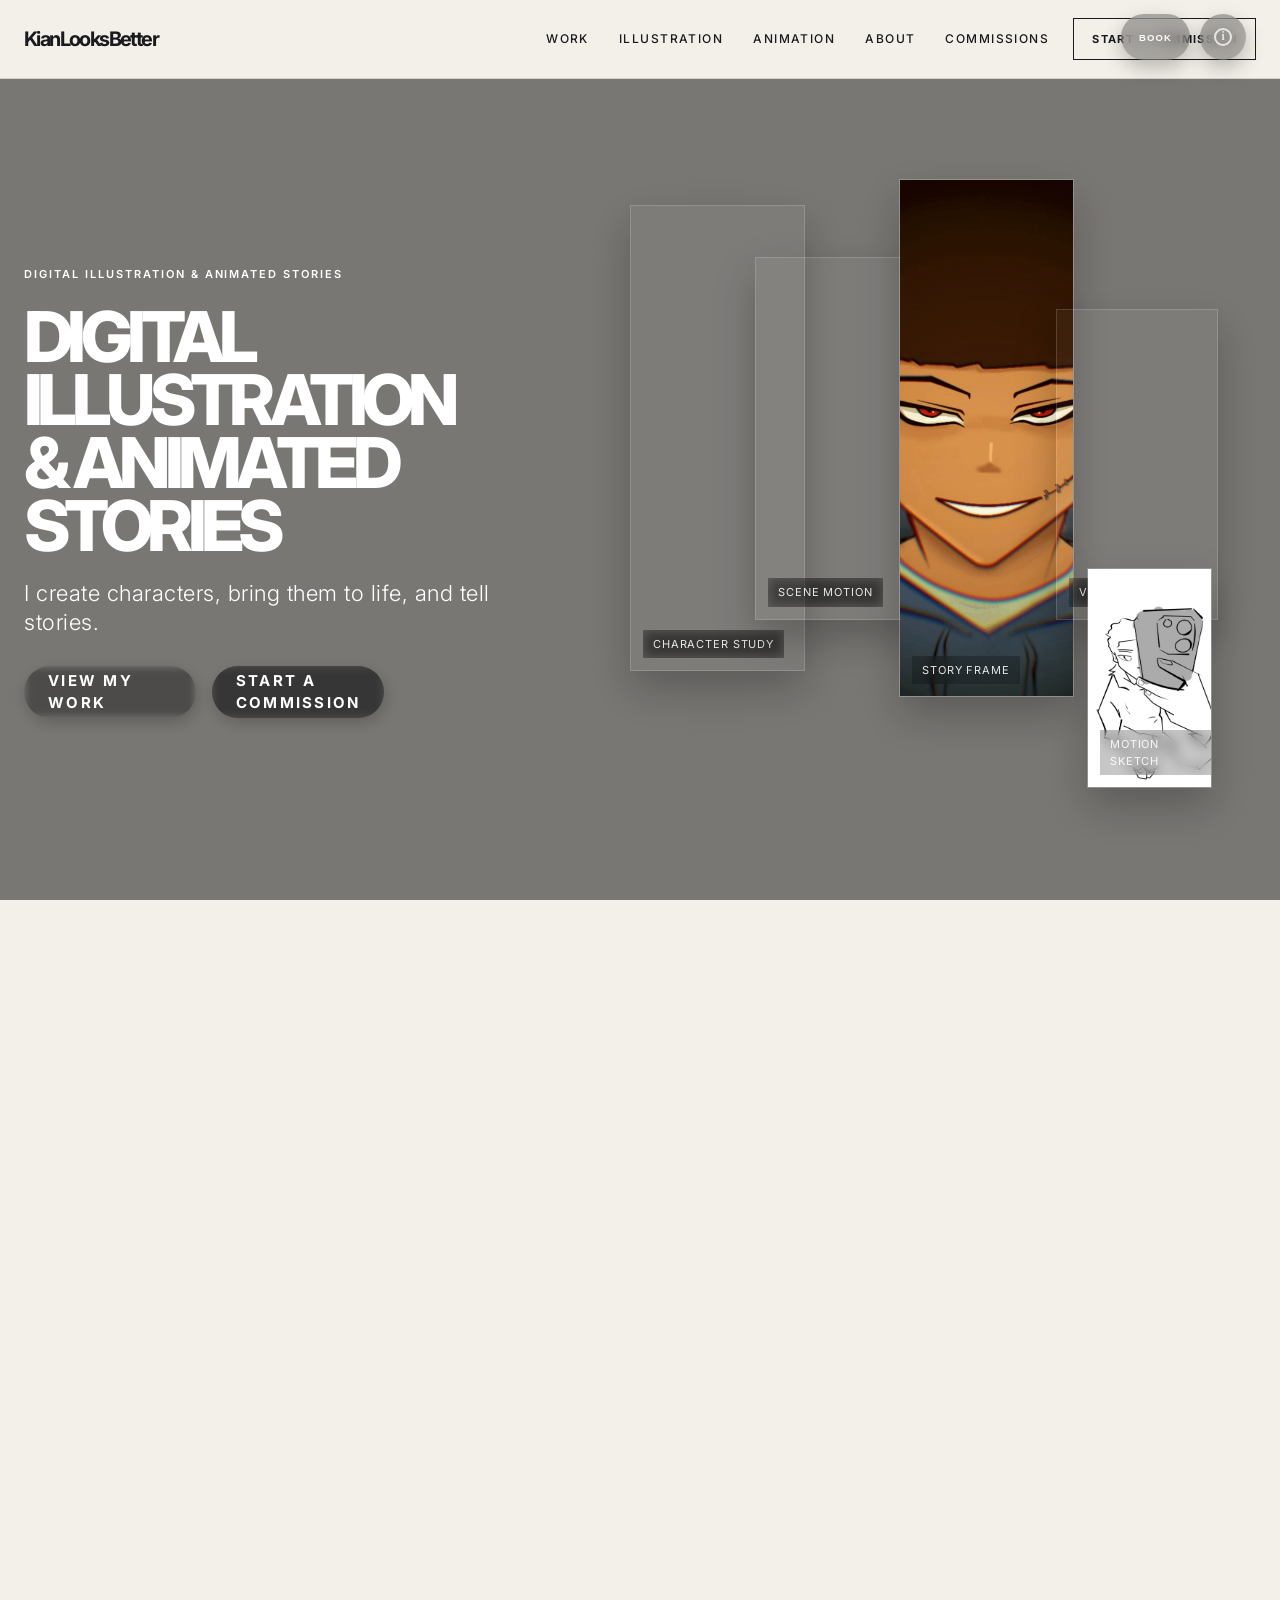
==== commit 7c61a40b: "v2" ====
--- a/index.html
+++ b/index.html
@@ -1,41 +1,41 @@
 <!DOCTYPE html>
-
 <html lang="en">
 <head>
   <meta charset="UTF-8">
   <meta http-equiv="X-UA-Compatible" content="IE=edge">
   <meta name="viewport" content="width=device-width, initial-scale=1.0">
-  
-  <title>KianLooksBetter</title>
-  <meta name="title" content="KianLooksBetter | Digital Artist & Animator">
-  <meta name="description" content="Professional website of Kian Harrison, known for his online brand KianLooksBetter. Kian is a digital artist, 2D/3D animator, motion graphics designer, and a software engineering student in FET.">
+  <title>KianLooksBetter | Digital Illustration & Animation</title>
+  <meta name="title" content="KianLooksBetter | Digital Illustration & Animation">
+  <meta name="description" content="KianLooksBetter creates character-driven digital illustration and 2D animation, bringing stories and ideas to life through thoughtful visual storytelling.">
   <meta name="robots" content="index, follow">
   <link rel="canonical" href="https://kianlooksbetter.netlify.app/">
 
   <meta property="og:type" content="website">
   <meta property="og:url" content="https://kianlooksbetter.netlify.app/">
-  <meta property="og:title" content="kianlooksbetter - digital artist">
-  <meta property="og:description" content="Kian creates vibrant digital illustrations; produces, directs, and animates stylized animated short films, animated music videos, and creates animated ads for brand recognition. Kian also shares his personal work of story-time animations and short comedic skits on platforms like YouTube and Instagram.">
-  <meta property="og:image" content="https://kianlooksbetter.netlify.app/og-image.jpg"> <meta name="twitter:card" content="summary_large_image">
+  <meta property="og:title" content="KianLooksBetter | Digital Illustration & Animation">
+  <meta property="og:description" content="Character art, illustration, animated stories, and visual storytelling by Kian.">
+  <meta property="og:image" content="https://kianlooksbetter.netlify.app/og-image.jpg">
+  <meta name="twitter:card" content="summary_large_image">
   <meta name="twitter:url" content="https://kianlooksbetter.netlify.app/">
-  <meta name="twitter:title" content="kianlooksbetter - digital artist">
-  <meta name="twitter:description" content="Kian creates vibrant digital illustrations, stylized animated short films, and animated ads for brand recognition.">
+  <meta name="twitter:title" content="KianLooksBetter | Digital Illustration & Animation">
+  <meta name="twitter:description" content="Character art, illustration, animated stories, and visual storytelling by Kian.">
   <meta name="twitter:image" content="https://kianlooksbetter.netlify.app/og-image.jpg">
 
   <meta name="google-site-verification" content="Yb14NvJDjjYv91rK5O_ESlrS-zymv6TbmRtgCxAsvvU" />
   <link rel="icon" type="image/svg+xml" href="logo.svg">
-  
   <link rel="preconnect" href="https://fonts.googleapis.com">
   <link rel="preconnect" href="https://fonts.gstatic.com" crossorigin>
-
+  <link rel="stylesheet" href="https://fonts.googleapis.com/css2?family=Inter:wght@400;500;600;700;800;900&family=Instrument+Serif:ital@0;1&display=swap">
   <link rel="stylesheet" href="css/style.css">
-  <link rel="stylesheet" href="https://fonts.googleapis.com/css2?family=Material+Symbols+Rounded:opsz,wght,FILL,GRAD@48,400,0,0" />
 </head>
-<body>
+<body class="studio-page">
   <div class="quick-dm-links">
     <button class="commission-trigger-btn" id="commission-trigger-btn" type="button" aria-haspopup="dialog" aria-controls="commission-status-modal">
-      BOOK COMMISSION
+      BOOK
     </button>
+    <a class="about-top-btn" href="about.html" aria-label="About Kian Harrison">
+      <span aria-hidden="true">i</span>
+    </a>
     <div class="commission-status-modal" id="commission-status-modal" aria-hidden="true">
       <div class="commission-status-card commission-status-dialog" role="dialog" aria-modal="true" aria-labelledby="commission-status-heading">
         <button class="commission-status-close" id="commission-status-close" type="button" aria-label="Close commission modal">X</button>
@@ -60,155 +60,310 @@
     </div>
   </div>
 
-      <!-- Hero Section  -->
-      <section id="hero">
-        <div class="hero container">
-          <div>
-            <h1>KIAN<span></span></h1>
-            <h1>LOOKS<span></span></h1>
-            <h1>BETTER <span></span></h1>
-            <a href="gallery.html" type="button" class="cta">Gallery</a>
+  <div class="mobile-menu-shell">
+    <button class="mobile-menu-toggle" id="mobile-menu-toggle" type="button" aria-label="Open navigation menu" aria-controls="mobile-menu-panel" aria-expanded="false">
+      <span></span>
+      <span></span>
+      <span></span>
+    </button>
+    <div class="mobile-menu-backdrop" id="mobile-menu-backdrop" aria-hidden="true"></div>
+    <nav class="mobile-menu-panel" id="mobile-menu-panel" aria-label="Mobile navigation">
+      <a href="#hero">Home</a>
+      <a href="#work">Work</a>
+      <a href="#illustration">Illustration</a>
+      <a href="#animation">Animation</a>
+      <a href="#about">About</a>
+      <a href="#commissions">Commissions</a>
+    </nav>
+  </div>
+
+  <header class="site-header">
+    <div class="container topbar">
+      <a href="index.html" class="brand-mark" aria-label="KianLooksBetter home">KianLooksBetter</a>
+      <nav class="main-nav" aria-label="Main navigation">
+        <a href="#work">Work</a>
+        <a href="#illustration">Illustration</a>
+        <a href="#animation">Animation</a>
+        <a href="#about">About</a>
+        <a href="#commissions">Commissions</a>
+      </nav>
+      <a class="nav-button" href="#commissions">START A COMMISSION</a>
+    </div>
+  </header>
+
+  <main>
+    <section class="hero-section" id="hero">
+      <div class="container hero-grid">
+        <div class="hero-copy">
+          <p class="eyebrow">DIGITAL ILLUSTRATION &amp; ANIMATED STORIES</p>
+          <h1>DIGITAL ILLUSTRATION<br>&amp; ANIMATED STORIES</h1>
+          <p class="hero-sub">I create characters, bring them to life, and tell stories.</p>
+          <div class="hero-actions">
+            <a class="button primary" href="#work">VIEW MY WORK</a>
+            <a class="button secondary" href="#commissions">START A COMMISSION</a>
+          </div>
+        </div>
+
+        <div class="hero-collage" aria-label="Portfolio collage preview">
+          <figure class="hero-clip clip-one">
+            <video class="hero-video" autoplay muted loop playsinline preload="metadata" poster="img/paint.jpg">
+              <source src="assets/videos/hero-animation-01.webm" type="video/webm">
+              <source src="assets/videos/hero-animation-01.mp4" type="video/mp4">
+            </video>
+            <div class="video-fallback" aria-hidden="true"></div>
+            <figcaption>Character Study</figcaption>
+          </figure>
+
+          <figure class="hero-clip clip-two">
+            <video class="hero-video" autoplay muted loop playsinline preload="metadata" poster="art/2.jpg">
+              <source src="assets/videos/hero-animation-02.webm" type="video/webm">
+              <source src="assets/videos/hero-animation-02.mp4" type="video/mp4">
+            </video>
+            <div class="video-fallback" aria-hidden="true"></div>
+            <figcaption>Scene Motion</figcaption>
+          </figure>
+
+          <figure class="hero-clip clip-three">
+            <video class="hero-video" autoplay muted loop playsinline preload="metadata" poster="art/3.png">
+              <source src="assets/videos/hero-animation-03.webm" type="video/webm">
+              <source src="assets/videos/hero-animation-03.mp4" type="video/mp4">
+            </video>
+            <div class="video-fallback" aria-hidden="true"></div>
+            <figcaption>Story Frame</figcaption>
+          </figure>
+
+          <figure class="hero-clip clip-four">
+            <video class="hero-video" autoplay muted loop playsinline preload="metadata" poster="art/5.jpg">
+              <source src="assets/videos/hero-animation-04.webm" type="video/webm">
+              <source src="assets/videos/hero-animation-04.mp4" type="video/mp4">
+            </video>
+            <div class="video-fallback" aria-hidden="true"></div>
+            <figcaption>Visual Story</figcaption>
+          </figure>
+
+          <figure class="hero-clip clip-five">
+            <video class="hero-video" autoplay muted loop playsinline preload="metadata" poster="art/6.png">
+              <source src="assets/videos/hero-animation-05.webm" type="video/webm">
+              <source src="assets/videos/hero-animation-05.mp4" type="video/mp4">
+            </video>
+            <div class="video-fallback" aria-hidden="true"></div>
+            <figcaption>Motion Sketch</figcaption>
+          </figure>
+        </div>
+      </div>
+    </section>
+
+    <section class="statement container" id="work">
+      <p class="statement-kicker">CHARACTERS. STORIES. MOVEMENT.</p>
+      <p class="statement-copy">KianLooksBetter creates across illustration and animation, with a focus on character design, expressive art, and story-led visual work.</p>
+    </section>
+
+    <section class="selected-work container">
+      <div class="section-header">
+        <p class="eyebrow">Selected work</p>
+        <h2>SELECTED WORK</h2>
+        <a href="work.html">VIEW ALL WORK</a>
+      </div>
+
+      <div class="work-grid">
+        <article class="work-item tall">
+          <img src="art/1.jpg" alt="Illustrated portrait with dramatic lighting">
+          <div class="work-meta">
+            <span>Portrait Illustration</span>
+            <h3>Quiet Expression</h3>
+          </div>
+        </article>
+
+        <article class="work-item wide">
+          <img src="art/4.png" alt="Character full artwork illustration">
+          <div class="work-meta">
+            <span>Character Art</span>
+            <h3>Storytelling Pose</h3>
+          </div>
+        </article>
+
+        <article class="work-item">
+          <img src="art/5.jpg" alt="Full body character illustration">
+          <div class="work-meta">
+            <span>Illustration</span>
+            <h3>Character Study</h3>
+          </div>
+        </article>
+
+        <article class="work-item">
+          <img src="art/8.png" alt="Animated style portrait composition">
+          <div class="work-meta">
+            <span>Animation</span>
+            <h3>Motion Frame</h3>
+          </div>
+        </article>
+      </div>
+    </section>
+
+    <section class="services-overview container" aria-label="What I create">
+      <div class="category-block illustration-block" id="illustration">
+        <div class="category-copy">
+          <p class="eyebrow">Illustration</p>
+          <h2>ILLUSTRATION</h2>
+          <p>Character art, portraits and custom digital illustrations built around your ideas.</p>
+          <a href="illustration.html">EXPLORE ILLUSTRATION</a>
+        </div>
+        <div class="category-media media-one">
+          <img src="art/3.png" alt="Portrait illustration by Kian">
+        </div>
+      </div>
+
+      <div class="category-block animation-block" id="animation">
+        <div class="category-media media-two">
+          <video class="category-video" autoplay muted loop playsinline preload="metadata" poster="art/6.png">
+            <source src="assets/videos/hero-animation-02.webm" type="video/webm">
+            <source src="assets/videos/hero-animation-02.mp4" type="video/mp4">
+          </video>
+          <div class="video-fallback" aria-hidden="true"></div>
+        </div>
+        <div class="category-copy">
+          <p class="eyebrow">Animation</p>
+          <h2>ANIMATION</h2>
+          <p>Character-driven 2D animation, animated shorts and stories brought to life through movement.</p>
+          <a href="animation.html">EXPLORE ANIMATION</a>
+        </div>
+      </div>
+    </section>
+
+    <section class="featured-project container" aria-labelledby="featured-project-title">
+      <p class="eyebrow">Featured project</p>
+      <h2 id="featured-project-title">FEATURED PROJECT</h2>
+      <article class="feature-frame">
+        <div class="feature-media">
+          <img src="art/7.png" alt="Featured animation concept art preview">
+        </div>
+        <div class="feature-copy">
+          <p class="project-tag">Short Film / Story Animation</p>
+          <h3>[PROJECT TITLE]</h3>
+          <p>A character-led story moment designed to feel expressive, cinematic and personal. This feature space is ready for the next real project while the current portfolio continues to evolve.</p>
+          <a href="work.html">VIEW PROJECT →</a>
+        </div>
+      </article>
+    </section>
+
+    <section class="about-section container" id="about">
+      <div class="about-media">
+        <img src="img/profile.png" alt="Portrait of Kian Harrison">
+      </div>
+      <div class="about-copy">
+        <p class="eyebrow">About Kian</p>
+        <h2>HEY, I'M KIAN.</h2>
+        <p>I'm a digital artist and animator from Cameroon, creating illustrations and animated stories centred around characters, humour and visual storytelling.</p>
+        <p>I make work that blends expressive illustration with movement, whether it is a portrait, a character concept, or a short animated story with personality.</p>
+        <p>I don't just make client work. I also build personal stories, experiments, and character-driven pieces that keep the creative voice alive beyond commissions.</p>
+        <a class="button primary" href="about.html">LEARN MORE</a>
+      </div>
+    </section>
+
+    <section class="testimonials container" aria-labelledby="testimonials-title">
+      <p class="eyebrow">Testimonials</p>
+      <h2 id="testimonials-title">WHAT CLIENTS SAY</h2>
+      <div class="testimonials-grid">
+        <article class="testimonial">
+          <p class="quote">“Kian is a great animator. He captured what I intended carefully, paid close attention to detail, and made the story-time animation feel expressive and clear. Highly recommended.”</p>
+          <div class="person">
+            <strong>Skye</strong>
+            <span>Animation client</span>
+          </div>
+        </article>
+
+        <article class="testimonial">
+          <p class="quote">“The explainer video came out really good. Kian used clear visual communication without crowding it with unnecessary fancy effects, so the message was easy to follow from start to finish.”</p>
+          <div class="person">
+            <strong>Mercy</strong>
+            <span>Explainer video client</span>
+          </div>
+        </article>
+
+        <article class="testimonial">
+          <p class="quote">“Kian worked on an ad campaign for us, and the motion graphics helped make the business easier to understand and easier to advertise. The final visuals were clean, useful, and helped convert customers.”</p>
+          <div class="person">
+            <strong>Blue Studio</strong>
+            <span>Motion graphics client</span>
+          </div>
+        </article>
+      </div>
+    </section>
+
+    <section class="commission-banner container" id="commissions">
+      <div class="commission-copy">
+        <p class="eyebrow">Commissions</p>
+        <h2>LET'S MAKE SOMETHING.</h2>
+        <p>Have an illustration, character or animated story in mind? Tell me about it.</p>
+      </div>
+      <div class="commission-grid">
+        <div>
+          <span class="service-pill">Illustration</span>
+          <p>From $45</p>
+        </div>
+        <div>
+          <span class="service-pill">Animation</span>
+          <p>Custom quote</p>
+        </div>
+      </div>
+      <div class="commission-actions">
+        <a class="button primary" href="work.html">VIEW MY WORK</a>
+        <a class="button secondary" href="https://wa.me/237676636111" target="_blank" rel="noopener noreferrer">START A COMMISSION</a>
+      </div>
+    </section>
+  </main>
+
+  <footer class="site-footer">
+    <div class="container footer-inner">
+      <div class="footer-brand-block">
+        <a href="index.html" class="brand-mark footer-brand">KianLooksBetter</a>
+        <p>Illustration, character art and animated stories with personality.</p>
+      </div>
+
+      <div class="footer-links">
+        <h3>Explore</h3>
+        <a href="#work">Work</a>
+        <a href="#illustration">Illustration</a>
+        <a href="#animation">Animation</a>
+        <a href="#about">About</a>
+      </div>
+
+      <div class="footer-links">
+        <h3>Contact</h3>
+        <a href="https://www.instagram.com/kianlooksbetter.art" target="_blank" rel="noopener noreferrer">Instagram</a>
+        <a href="https://www.youtube.com/@kianlooksbetter" target="_blank" rel="noopener noreferrer">YouTube</a>
+        <a href="https://wa.me/237676636111" target="_blank" rel="noopener noreferrer">WhatsApp</a>
+        <a href="#commissions">Commission</a>
+      </div>
+    </div>
+    <div class="container footer-bottom">
+      <p>© 2026 KianLooksBetter. All rights reserved.</p>
+    </div>
+  </footer>
+
+  <script src="app.js"></script>
+  <script>
+    document.querySelectorAll('.hero-video, .category-video').forEach((video) => {
+      video.addEventListener('error', () => {
+        const clip = video.closest('.hero-clip, .category-media');
+        if (clip) {
+          clip.classList.add('video-missing');
+        }
+      });
+    });
+  </script>
+</body>
+</html>
+                  <strong>Skye</strong>
+                  <span>Fiverr animation client</span>
+                </div>
+                <p class="review-text">"Kian is a great animator. He captured what I intended carefully, paid close attention to detail, and made the story-time animation feel expressive and clear. Highly recommended."</p>
+              </article>
+            </div>
           </div>
         </div>
       </section>
-      <!-- End Hero Section  -->
-      <br><br><br><br><br><br>
-
-    <div class="nav-grid2">
-        <a href="#hero" data-after="Home">
-          <div class="nav-options2">
-            <img src="icons/home-icon.svg">
-            <p style="margin-left: -4px;">Home</p>
-         </div>
-        </a>
-        <a href="#gallery" data-after="gallery">
-          <div class="nav-options2">
-            <img src="icons/gallery-icon.svg">
-            <p style="margin-left: -7px;">Gallery</p>
-         </div>
-        </a>
-        <a href="#services" data-after="Service">
-          <div class="nav-options2">
-            <img src="icons/commission-icon.svg">
-            <p>Commi..</p>
-         </div>
-        </a>
-        <a href="#contact" data-after="Contact">
-          <div class="nav-options2">
-            <img src="icons/contact-icon.svg">
-            <p>Contact</p>
-         </div>
-        </a>
-    </div>
-    <div class="nav-grid">
-      <a href="#hero" data-after="Home">
-        <div class="nav-options">
-          <img src="icons/home-icon.svg">
-          <p>Home</p>
-       </div>
-      </a>
-      <a href="#gallery" data-after="gallery">
-        <div class="nav-options">
-          <img src="icons/gallery-icon.svg">
-          <p>Gallery</p>
-       </div>
-      </a>
-      <a href="#services" data-after="Service">
-        <div class="nav-options">
-          <img src="icons/commission-icon.svg">
-          <p>Commisions</p>
-       </div>
-      </a>
-      <a href="#contact" data-after="Contact">
-        <div class="nav-options">
-          <img src="icons/contact-icon.svg">
-          <p>Contact</p>
-       </div>
-      </a>
-  </div>
-    <div class="feed-grid">   
-
-      <!-- Gallery Section -->
-      <section id="gallery">
-        <h1 class="section-title">Gall<span>ery</span></h1>
-        <div class="contain">
-        <div class="photo-gallery">
-          <div>
-              <a href="art-details.html?art=1"><img src="art/1.jpg" loading="lazy"></a>
-          </div>
-          <div>
-              <a href="art-details.html?art=2"><img src="art/2.jpg" loading="lazy"></a>
-          </div>
-          <div>
-              <a href="art-details.html?art=3"><img src="art/3.png" loading="lazy"></a>
-          </div>
-        </div>
-        <div>
-          <img class="white-paint" src="hero/paint.png">
-        </div>
-    </div>
-        <a href="gallery.html" class="see-more-wrap"><input type="button" class="button" name="" value="See More"></a>
-      </section>
-      <!-- End Gallery Section -->
-
-      <!-- Service Section -->
-      <section id="services">
-        <div class="services container">
-          <div class="service-top">
-            <h1 class="section-title">commis<span>sions</span></h1>
-          </div>
-          <div class="service-bottom">
-            <a class="service-card-link" href="service-details.html?service=headshot" aria-label="View HeadShot commission details">
-              <div class="service-item" style="background-image: url(img/paint.jpg);">
-                <span class="service-price">USD $45</span>
-                <h2>HeadShot</h2>
-                <p>Shoulders-up portrait focused on facial features and expression. Ideal for avatars or intros. Includes clean background, sketch preview, and high-resolution PNG</p>
-              </div>
-            </a>
-            <a class="service-card-link" href="service-details.html?service=bust" aria-label="View Bust commission details">
-              <div class="service-item" style="background-image: url(img/paint.jpg);">
-                <span class="service-price">USD $70</span>
-                <h2>Bust</h2>
-                <p>Covers head to chest with expressive detail. Great for showcasing emotion, hairstyle, and accessories. Comes with simple background and up to three revisions.</p>
-              </div>
-            </a>
-            <a class="service-card-link" href="service-details.html?service=torso" aria-label="View Torso commission details">
-              <div class="service-item" style="background-image: url(img/paint.jpg);">
-                <span class="service-price">USD $95</span>
-                <h2>Torso</h2>
-                <p>Includes head to waist, capturing posture, clothing, and gesture. Perfect for character sheets or storytelling visuals. Stylized background optional.</p>
-              </div>
-            </a>
-            <a class="service-card-link" href="service-details.html?service=full-body" aria-label="View Full Body commission details">
-              <div class="service-item" style="background-image: url(img/paint.jpg);">
-                <span class="service-price">USD $140</span>
-                <h2>Full Body</h2>
-                <p>Full figure illustration with pose, outfit, and props. Ideal for posters, references, or game assets. Background can be minimal or detailed. Highest level of detail.</p>
-              </div>
-            </a>
-          </div>
-          <br><br><br><br><br><br>
-          <div class="terms-service-block" style="padding: 60px 10% 0px 10%;">
-            
-            <h1 style="font-size: 30px;">TERMS OF <span style="color: rgb(158, 158, 207);">SERVICE</span></h1><br><br>
-
-            <div style="font-size: 16px; padding-top: 10px;">
-              <ol style="list-style-type: number; text-align: left;">
-                <li style="padding-top: 10px; color: rgb(47, 47, 65); line-height: 28px;"><strong>Payment:</strong> All transactions are handled via PayPal. A 50% deposit is required upfront to start the project. The final work will be delivered once the remaining balance is paid in full.</li>
-                <li style="padding-top: 16px; color: rgb(47, 47, 65); line-height: 28px;"><strong>Pricing:</strong> Base prices are subject to change depending on the complexity of the request or additional assets required.</li>
-                <li style="padding-top: 16px; color: rgb(47, 47, 65); line-height: 28px;"><strong>References:</strong> Clients must provide clear references (sketches, mood boards, or detailed briefs) to ensure accuracy.</li>
-                <li style="padding-top: 16px; color: rgb(47, 47, 65); line-height: 28px;"><strong>Workflow &amp; Revisions:</strong> I will provide progress sketches for approval. You are entitled to 3 rounds of minor revisions. Major changes requested after the sketch is approved may result in extra costs.</li>
-                <li style="padding-top: 16px; color: rgb(47, 47, 65); line-height: 28px;"><strong>Timeline:</strong> Art is a creative process. While I aim for our agreed deadline, please allow a 3-day grace period for unforeseen delays.</li>
-                <li style="padding-top: 16px; color: rgb(47, 47, 65); line-height: 28px;"><strong>Usage:</strong> For personal use only. Commercial rights must be discussed and purchased separately. I reserve the right to post the completed work to my professional portfolio.</li>
-                <li style="padding-top: 16px; color: rgb(47, 47, 65); line-height: 28px;"><strong>Content Restrictions:</strong> I do not accept commissions involving NSFW, heavy gore, or hateful content.</li>
-              </ol>
-              <p style="padding-top: 18px; color: rgb(47, 47, 65); line-height: 28px;">If you have any questions, feel free to reach out through the contact information provided below.</p>
-            </div>
-        </div>        
-      </div>
-      </section>
-      <!-- End Service Section -->
-      <br><br><br>
+      <!-- End Reviews Section -->
       <!-- Contact Section -->
       <section id="contact">
         <div class="contact container">
@@ -217,14 +372,18 @@
           </div>
           <div class="contact-items">
             <div class="contact-item">
-              <div class="icon"><img src="https://img.icons8.com/bubbles/100/000000/new-post.png" /></div>
+              <a class="icon contact-icon-link" href="mailto:KianHarrison55@gmail.com?subject=Commission%20Inquiry" aria-label="Email Kian Harrison">
+                <img src="https://img.icons8.com/ios-filled/100/000000/new-post.png" alt="Email" />
+              </a>
               <div class="contact-info">
                 <a href="mailto:KianHarrison55@gmail.com?subject=Commission%20Inquiry"><h1>Email</h1>
                 <h2>KianHarrison55@gmail.com</h2></a>
               </div>
             </div>
             <div class="contact-item">
-              <div class="icon"><img src="https://img.icons8.com/bubbles/100/000000/whatsapp.png" /></div>
+              <a class="icon contact-icon-link" href="https://wa.me/237676636111" target="_blank" rel="noopener noreferrer" aria-label="Message Kian on WhatsApp">
+                <img src="https://img.icons8.com/ios-filled/100/000000/whatsapp--v1.png" alt="WhatsApp" />
+              </a>
               <div class="contact-info">
                 <a href="https://wa.me/237676636111" target="_blank"><h1>WhatsApp</h1>
                 <h2>+237 676 636 111</h2></a>
@@ -232,10 +391,12 @@
             </div>
               <div class="contact-item">
       
-              <div class="icon"><img src="https://img.icons8.com/bubbles/100/000000/instagram.png" /></div>
+              <a class="icon contact-icon-link" href="https://www.instagram.com/kianlooksbetter.art/" target="_blank" rel="noopener noreferrer" aria-label="Open kianlooksbetter.art on Instagram">
+                <img src="https://img.icons8.com/ios-filled/100/000000/instagram-new--v1.png" alt="Instagram" />
+              </a>
               <div class="contact-info">
-                <a href="https://www.instagram.com/kianlooksbetter/" target="_blank"><h1>Instagram</h1>
-                <h2>KianLooksBetter</h2></a>
+                <a href="https://www.instagram.com/kianlooksbetter.art/" target="_blank"><h1>Instagram</h1>
+                <h2>kianlooksbetter.art</h2></a>
               </div>
             </div>   	
           </div>
@@ -254,9 +415,9 @@
         </div>
         <div class="footer-social-links" style="display: flex; padding-top: 2%; padding-bottom: 10px;">
           <div style=" opacity: 0.5;"><a href="https://www.youtube.com/@kianlooksbetter" target="_blank"><img src="icons/youtube-icon.svg" /></a></div>
-          <div style=" opacity: 0.5;"><a href="https://www.instagram.com/kianlooksbetter" target="_blank"><img src="icons/instagram-icon.svg" /></a></div>
+          <div style=" opacity: 0.5;"><a href="https://www.instagram.com/kianlooksbetter.art" target="_blank"><img src="icons/instagram-icon.svg" /></a></div>
           <div style=" opacity: 0.5;"><a href="https://cm.linkedin.com/in/kianlooksbetter" target="_blank"><img src="icons/linkedin-icon.svg" /></a></div>
-          <div style=" opacity: 0.5;"><a href="https://www.deviantart.com/kianlooksbetter" target="_blank"><img style="border-radius: 50%;" src="icons/deviantart-icon.svg" /></a></div>
+          <div style=" opacity: 0.5;"><a href="https://www.fiverr.com/kian_harrison" target="_blank"><img style="border-radius: 50%;" src="icons/fiverr-icon.svg" /></a></div>
         </div>
           <p style="padding-bottom: 2%;">© All rights reserved by Kian Harrison</p>
         </div>
--- a/css/style.css
+++ b/css/style.css
@@ -34,16 +34,1319 @@
   filter: blur(0);
 }
 
+:root {
+  --bg: #f3efe9;
+  --bg-strong: #13151a;
+  --panel: #efe8df;
+  --ink: #191a1d;
+  --muted: #5b5d68;
+  --line: rgba(25, 26, 29, 0.14);
+  --accent: #b9ac8b;
+  --accent-deep: #918267;
+  --shadow: rgba(0, 0, 0, 0.12);
+}
+
 a {
   text-decoration: none;
 }
 
-.container {
-  min-height: 100vh;
-  width: 100%;
+body.studio-page {
+  background: var(--bg);
+  color: var(--ink);
+  font-family: 'Inter', sans-serif;
+  line-height: 1.5;
+  overflow-x: hidden;
+}
+
+img,
+video {
+  display: block;
+  max-width: 100%;
+}
+
+.site-header {
+  position: sticky;
+  top: 0;
+  z-index: 100;
+  background: rgba(243, 239, 233, 0.76);
+  backdrop-filter: blur(14px);
+  border-bottom: 1px solid var(--line);
+}
+
+.topbar {
+  width: min(1280px, calc(100% - 48px));
+  min-height: 78px;
+  margin: 0 auto;
+  display: flex;
+  align-items: center;
+  justify-content: space-between;
+  gap: 24px;
+}
+
+.brand-mark {
+  color: var(--ink);
+  font-size: 2rem;
+  font-weight: 700;
+  letter-spacing: -0.08em;
+  text-transform: none;
+}
+
+.main-nav {
   display: flex;
   align-items: center;
   justify-content: center;
+  gap: 30px;
+  margin-left: auto;
+}
+
+.main-nav a {
+  color: var(--ink);
+  font-size: 1.2rem;
+  font-weight: 500;
+  letter-spacing: 0.12em;
+  text-transform: uppercase;
+  transition: opacity 0.2s ease;
+}
+
+.main-nav a:hover,
+.main-nav a:focus-visible {
+  opacity: 0.7;
+}
+
+.nav-button,
+.button {
+  display: inline-flex;
+  align-items: center;
+  justify-content: center;
+  border: 1px solid var(--ink);
+  transition: transform 0.22s ease, background-color 0.22s ease, border-color 0.22s ease, color 0.22s ease;
+}
+
+.nav-button {
+  padding: 12px 18px;
+  font-size: 1.1rem;
+  font-weight: 700;
+  letter-spacing: 0.12em;
+  color: var(--ink);
+  background: transparent;
+}
+
+.button {
+  min-height: 52px;
+  padding: 13px 24px;
+  font-size: 1.2rem;
+  font-weight: 700;
+  letter-spacing: 0.15em;
+  text-transform: uppercase;
+}
+
+.primary {
+  background: var(--ink);
+  color: #fff;
+  border-color: var(--ink);
+}
+
+.secondary {
+  background: transparent;
+  color: var(--ink);
+}
+
+.nav-button:hover,
+.button:hover,
+.nav-button:focus-visible,
+.button:focus-visible {
+  transform: translateY(-1px);
+}
+
+.hero-section {
+  position: relative;
+  overflow: hidden;
+  border-bottom: 1px solid var(--line);
+  background: linear-gradient(135deg, rgba(9, 10, 12, 0.88), rgba(22, 24, 31, 0.66));
+}
+
+.page-hero {
+  padding: 84px 0 34px;
+  border-bottom: 1px solid var(--line);
+}
+
+.page-intro {
+  display: grid;
+  gap: 18px;
+  padding: 30px 0 12px;
+}
+
+.page-intro h1 {
+  margin: 0;
+  color: var(--ink);
+  font-size: clamp(3rem, 6vw, 6rem);
+  line-height: 0.9;
+  letter-spacing: -0.08em;
+  text-transform: uppercase;
+}
+
+.page-intro p:last-of-type {
+  max-width: 760px;
+  margin: 0;
+  color: var(--muted);
+  font-size: clamp(1.5rem, 2vw, 2.2rem);
+  line-height: 1.3;
+}
+
+.about-layout {
+  display: grid;
+  grid-template-columns: minmax(0, 0.9fr) minmax(0, 1.1fr);
+  gap: 28px;
+  align-items: center;
+}
+
+.about-photo-wrap {
+  overflow: hidden;
+  border: 1px solid rgba(0, 0, 0, 0.08);
+  background: rgba(255, 255, 255, 0.18);
+}
+
+.about-photo-wrap img {
+  display: block;
+  width: 100%;
+  height: min(72vh, 620px);
+  object-fit: cover;
+}
+
+.about-story {
+  display: grid;
+  gap: 16px;
+}
+
+.about-story h2 {
+  margin: 0;
+  font-size: clamp(2.6rem, 4vw, 4.6rem);
+  line-height: 0.95;
+  letter-spacing: -0.06em;
+  text-transform: uppercase;
+}
+
+.about-story p {
+  margin: 0;
+  color: var(--muted);
+  font-size: 1.6rem;
+  line-height: 1.6;
+}
+
+.nav-grid,
+.nav-grid2,
+.feed-grid {
+  display: none !important;
+  position: static !important;
+  margin: 0 !important;
+  left: auto !important;
+  right: auto !important;
+  top: auto !important;
+  bottom: auto !important;
+  width: auto !important;
+}
+
+.muted {
+  color: var(--muted) !important;
+}
+
+.section-surface {
+  background: rgba(255, 255, 255, 0.28);
+}
+
+.content-block {
+  padding-top: 56px;
+  padding-bottom: 56px;
+}
+
+.compact-header {
+  margin-bottom: 26px;
+}
+
+.compact-header h2 {
+  margin: 0;
+  font-size: clamp(2.2rem, 3vw, 3.5rem);
+  line-height: 1;
+  letter-spacing: -0.06em;
+  text-transform: uppercase;
+}
+
+.page-filters {
+  display: flex;
+  flex-wrap: wrap;
+  gap: 12px;
+  margin-bottom: 24px;
+}
+
+.filter-chip {
+  border: 1px solid rgba(0, 0, 0, 0.15);
+  background: transparent;
+  color: var(--ink);
+  padding: 10px 16px;
+  font-size: 1.1rem;
+  font-weight: 700;
+  letter-spacing: 0.12em;
+  text-transform: uppercase;
+  cursor: pointer;
+}
+
+.filter-chip.active {
+  background: var(--ink);
+  color: white;
+  border-color: var(--ink);
+}
+
+.portfolio-grid {
+  display: grid;
+  grid-template-columns: repeat(12, minmax(0, 1fr));
+  gap: 18px;
+}
+
+.portfolio-item {
+  position: relative;
+  overflow: hidden;
+  min-height: 320px;
+  grid-column: span 4;
+  border: 1px solid rgba(0, 0, 0, 0.08);
+  background: #d9d3cb;
+}
+
+.portfolio-item.large {
+  grid-column: span 6;
+  min-height: 420px;
+}
+
+.portfolio-item img {
+  width: 100%;
+  height: 100%;
+  object-fit: cover;
+}
+
+.portfolio-copy {
+  position: absolute;
+  left: 0;
+  right: 0;
+  bottom: 0;
+  padding: 18px 18px 16px;
+  background: linear-gradient(to top, rgba(0, 0, 0, 0.7), rgba(0, 0, 0, 0));
+  color: white;
+}
+
+.portfolio-copy span {
+  display: block;
+  font-size: 1rem;
+  letter-spacing: 0.12em;
+  text-transform: uppercase;
+  color: rgba(255, 255, 255, 0.8);
+}
+
+.portfolio-copy h3 {
+  margin: 8px 0 0;
+  font-size: clamp(1.8rem, 2vw, 2.8rem);
+  line-height: 1.05;
+  letter-spacing: -0.05em;
+}
+
+.pricing-grid {
+  display: grid;
+  grid-template-columns: repeat(4, minmax(0, 1fr));
+  gap: 18px;
+}
+
+.price-block {
+  padding: 22px 20px;
+  background: rgba(255, 255, 255, 0.34);
+  border: 1px solid rgba(0, 0, 0, 0.08);
+}
+
+.price-block span {
+  display: inline-block;
+  margin-bottom: 10px;
+  font-size: 1.1rem;
+  letter-spacing: 0.12em;
+  text-transform: uppercase;
+  color: var(--muted);
+}
+
+.price-block strong {
+  display: block;
+  margin-bottom: 12px;
+  font-size: clamp(2.4rem, 4vw, 4rem);
+  line-height: 1;
+  letter-spacing: -0.08em;
+}
+
+.price-block p {
+  margin: 0;
+  color: var(--muted);
+  font-size: 1.5rem;
+  line-height: 1.5;
+}
+
+.process-steps {
+  display: grid;
+  grid-template-columns: repeat(4, minmax(0, 1fr));
+  gap: 18px;
+}
+
+.process-step {
+  padding: 22px 18px;
+  background: rgba(255, 255, 255, 0.34);
+  border: 1px solid rgba(0, 0, 0, 0.08);
+}
+
+.process-step span {
+  display: inline-block;
+  margin-bottom: 12px;
+  font-size: 1.1rem;
+  font-weight: 700;
+  letter-spacing: 0.16em;
+  color: var(--muted);
+}
+
+.process-step h3 {
+  margin: 0 0 8px;
+  font-size: 2rem;
+  letter-spacing: -0.05em;
+}
+
+.process-step p {
+  margin: 0;
+  color: var(--muted);
+  font-size: 1.5rem;
+}
+
+.commission-callout {
+  text-align: center;
+}
+
+.commission-callout h2 {
+  margin: 0 0 18px;
+  font-size: clamp(2.2rem, 4vw, 4rem);
+  letter-spacing: -0.06em;
+  text-transform: uppercase;
+}
+
+.feature-video-wrap {
+  border: 1px solid rgba(0, 0, 0, 0.08);
+  background: #d9d3cb;
+  overflow: hidden;
+  min-height: 420px;
+}
+
+.feature-video {
+  width: 100%;
+  height: min(72vh, 620px);
+  object-fit: cover;
+}
+
+.service-list-grid {
+  display: grid;
+  grid-template-columns: repeat(4, minmax(0, 1fr));
+  gap: 18px;
+}
+
+.service-list-card {
+  display: flex;
+  align-items: center;
+  justify-content: center;
+  min-height: 180px;
+  padding: 18px;
+  background: rgba(255, 255, 255, 0.34);
+  border: 1px solid rgba(0, 0, 0, 0.08);
+  text-align: center;
+}
+
+.service-list-card h3 {
+  margin: 0;
+  font-size: 2rem;
+  letter-spacing: -0.05em;
+  text-transform: uppercase;
+}
+
+.quote-panel {
+  display: grid;
+  gap: 18px;
+  padding: 24px 22px;
+  background: rgba(255, 255, 255, 0.34);
+  border: 1px solid rgba(0, 0, 0, 0.08);
+}
+
+.quote-panel p {
+  margin: 0;
+  color: var(--muted);
+  font-size: 1.6rem;
+  line-height: 1.5;
+}
+
+.commissions-grid {
+  grid-template-columns: repeat(2, minmax(0, 1fr));
+}
+
+.commission-form-panel {
+  display: grid;
+  grid-template-columns: 0.7fr 1.3fr;
+  gap: 26px;
+  padding: 26px;
+  background: rgba(255, 255, 255, 0.34);
+  border: 1px solid rgba(0, 0, 0, 0.08);
+}
+
+.form-intro h2 {
+  margin: 0 0 12px;
+  font-size: clamp(2.2rem, 4vw, 3.5rem);
+  letter-spacing: -0.06em;
+  text-transform: uppercase;
+}
+
+.form-intro p:last-child {
+  margin: 0;
+  color: var(--muted);
+  font-size: 1.5rem;
+  line-height: 1.5;
+}
+
+.commission-form {
+  display: grid;
+  gap: 18px;
+}
+
+.field-grid {
+  display: grid;
+  grid-template-columns: repeat(2, minmax(0, 1fr));
+  gap: 16px;
+}
+
+.commission-form label {
+  display: grid;
+  gap: 8px;
+  font-size: 1.2rem;
+  font-weight: 600;
+  color: var(--ink);
+}
+
+.commission-form label span {
+  color: var(--ink);
+}
+
+.commission-form input,
+.commission-form select,
+.commission-form textarea {
+  width: 100%;
+  border: 1px solid rgba(0, 0, 0, 0.18);
+  background: rgba(255, 255, 255, 0.7);
+  color: var(--ink);
+  font: inherit;
+  padding: 12px 14px;
+}
+
+.full-width {
+  grid-column: 1 / -1;
+}
+
+.terms-list {
+  display: grid;
+  gap: 12px;
+  padding-left: 20px;
+  color: var(--muted);
+  font-size: 1.5rem;
+  line-height: 1.6;
+}
+
+.terms-list li {
+  color: var(--muted);
+}
+
+.small-steps {
+  grid-template-columns: repeat(3, minmax(0, 1fr));
+}
+
+@media (max-width: 980px) {
+  .portfolio-grid,
+  .process-steps,
+  .service-list-grid,
+  .pricing-grid,
+  .commission-form-panel,
+  .field-grid,
+  .commissions-grid,
+  .small-steps {
+    grid-template-columns: 1fr 1fr;
+  }
+
+  .portfolio-item.large,
+  .portfolio-item {
+    grid-column: span 1;
+  }
+
+  .commission-form-panel {
+    grid-template-columns: 1fr;
+  }
+
+  .page-hero {
+    padding-top: 70px;
+  }
+}
+
+@media (max-width: 640px) {
+  .portfolio-grid,
+  .process-steps,
+  .service-list-grid,
+  .pricing-grid,
+  .field-grid,
+  .commissions-grid,
+  .small-steps {
+    grid-template-columns: 1fr;
+  }
+
+  .page-intro {
+    padding-top: 14px;
+  }
+
+  .filter-chip {
+    width: 100%;
+  }
+
+  .page-filters {
+    flex-direction: column;
+  }
+
+  .portfolio-item,
+  .portfolio-item.large {
+    min-height: 280px;
+  }
+}
+.hero-grid {
+  width: min(1280px, calc(100% - 48px));
+  min-height: calc(100vh - 78px);
+  margin: 0 auto;
+  display: grid;
+  grid-template-columns: minmax(0, 1.1fr) minmax(0, 1.2fr);
+  gap: 32px;
+  align-items: center;
+  justify-content: center;
+}
+
+.hero-copy {
+  position: relative;
+  z-index: 2;
+  padding: 40px 0;
+}
+
+.eyebrow {
+  margin: 0 0 18px;
+  color: rgba(255, 255, 255, 0.74);
+  font-size: 1.1rem;
+  font-weight: 600;
+  letter-spacing: 0.18em;
+  text-transform: uppercase;
+}
+
+.hero-section .eyebrow,
+.hero-section .hero-copy,
+.hero-section h1,
+.hero-section .hero-sub,
+.hero-section .hero-actions {
+  color: white;
+}
+
+.hero-copy h1 {
+  margin: 0;
+  font-size: clamp(3.6rem, 5vw, 7rem);
+  line-height: 0.9;
+  letter-spacing: -0.08em;
+  font-weight: 800;
+  text-transform: uppercase;
+}
+
+.hero-sub {
+  margin: 22px 0 0;
+  max-width: 480px;
+  color: rgba(255, 255, 255, 0.8);
+  font-size: clamp(1.5rem, 2vw, 2.2rem);
+  line-height: 1.3;
+}
+
+.hero-actions {
+  display: flex;
+  flex-wrap: wrap;
+  gap: 16px;
+  margin-top: 30px;
+}
+
+.hero-section .primary,
+.hero-section .secondary {
+  border-color: rgba(255, 255, 255, 0.3);
+}
+
+.hero-section .primary {
+  background: rgba(255, 255, 255, 0.08);
+  color: white;
+}
+
+.hero-section .secondary {
+  color: white;
+}
+
+.hero-collage {
+  position: relative;
+  height: min(72vh, 760px);
+  min-height: 480px;
+}
+
+.hero-clip {
+  position: absolute;
+  overflow: hidden;
+  border: 1px solid rgba(255, 255, 255, 0.15);
+  background: rgba(255, 255, 255, 0.04);
+  box-shadow: 0 18px 40px rgba(0, 0, 0, 0.24);
+}
+
+.hero-clip figcaption {
+  position: absolute;
+  left: 12px;
+  bottom: 12px;
+  font-size: 1.1rem;
+  letter-spacing: 0.08em;
+  text-transform: uppercase;
+  color: rgba(255, 255, 255, 0.88);
+  padding: 6px 10px;
+  background: rgba(0, 0, 0, 0.22);
+  backdrop-filter: blur(6px);
+}
+
+.hero-video,
+.category-video {
+  width: 100%;
+  height: 100%;
+  object-fit: cover;
+}
+
+.video-fallback {
+  position: absolute;
+  inset: 0;
+  background:
+    linear-gradient(135deg, rgba(176, 155, 120, 0.3), rgba(17, 20, 26, 0.82)),
+    url('../art/3.png') center/cover no-repeat;
+  display: none;
+}
+
+.hero-clip.video-missing .video-fallback,
+.category-media.video-missing .video-fallback {
+  display: block;
+}
+
+.hero-clip.video-missing video,
+.category-media.video-missing video {
+  opacity: 0;
+}
+
+.clip-one { width: 28%; height: 72%; left: 0; top: 6%; }
+.clip-two { width: 30%; height: 56%; left: 20%; top: 14%; }
+.clip-three { width: 28%; height: 80%; left: 43%; top: 2%; }
+.clip-four { width: 26%; height: 48%; left: 68%; top: 22%; }
+.clip-five { width: 20%; height: 34%; left: 73%; top: 62%; }
+
+.container {
+  width: min(1280px, calc(100% - 48px));
+  margin: 0 auto;
+}
+
+.statement {
+  padding: 70px 0 26px;
+  text-align: center;
+}
+
+.statement-kicker {
+  margin: 0;
+  color: var(--ink);
+  font-size: 1.15rem;
+  letter-spacing: 0.22em;
+  text-transform: uppercase;
+  font-weight: 600;
+}
+
+.statement-copy {
+  max-width: 700px;
+  margin: 16px auto 0;
+  color: var(--muted);
+  font-size: clamp(1.7rem, 3vw, 2.8rem);
+  line-height: 1.18;
+  letter-spacing: -0.04em;
+}
+
+.selected-work,
+.services-overview,
+.featured-project,
+.about-section,
+.testimonials,
+.commission-banner {
+  padding-top: 56px;
+  padding-bottom: 56px;
+}
+
+.section-header {
+  display: flex;
+  align-items: end;
+  justify-content: space-between;
+  gap: 16px;
+  margin-bottom: 26px;
+}
+
+.section-header .eyebrow {
+  color: var(--muted);
+  font-size: 1rem;
+  letter-spacing: 0.16em;
+  margin: 0;
+}
+
+.section-header h2,
+.featured-project h2,
+.about-section h2,
+.testimonials h2,
+.commission-copy h2 {
+  margin: 0;
+  color: var(--ink);
+  font-size: clamp(2.2rem, 3vw, 4rem);
+  letter-spacing: -0.06em;
+  line-height: 0.95;
+}
+
+.section-header a,
+.feature-copy a,
+.category-copy a,
+.about-copy a {
+  color: var(--ink);
+  font-size: 1.2rem;
+  font-weight: 700;
+  letter-spacing: 0.1em;
+  text-transform: uppercase;
+  border-bottom: 1px solid var(--ink);
+}
+
+.work-grid {
+  display: grid;
+  grid-template-columns: repeat(12, minmax(0, 1fr));
+  gap: 18px;
+}
+
+.work-item {
+  position: relative;
+  overflow: hidden;
+  min-height: 280px;
+  border: 1px solid rgba(0, 0, 0, 0.06);
+  background: #ddd6ce;
+}
+
+.work-item img {
+  width: 100%;
+  height: 100%;
+  object-fit: cover;
+  transition: transform 0.35s ease;
+}
+
+.work-item:hover img {
+  transform: scale(1.03);
+}
+
+.work-item.tall {
+  grid-column: span 4;
+  grid-row: span 2;
+  min-height: 520px;
+}
+
+.work-item.wide {
+  grid-column: span 8;
+  min-height: 360px;
+}
+
+.work-item:not(.tall):not(.wide) {
+  grid-column: span 4;
+  min-height: 300px;
+}
+
+.work-meta {
+  position: absolute;
+  left: 0;
+  right: 0;
+  bottom: 0;
+  padding: 18px 18px 16px;
+  background: linear-gradient(to top, rgba(0, 0, 0, 0.64), rgba(0, 0, 0, 0));
+  color: white;
+}
+
+.work-meta span {
+  display: block;
+  font-size: 1.1rem;
+  letter-spacing: 0.12em;
+  text-transform: uppercase;
+  color: rgba(255, 255, 255, 0.8);
+}
+
+.work-meta h3 {
+  margin: 8px 0 0;
+  font-size: clamp(1.8rem, 2vw, 2.8rem);
+  line-height: 1;
+  letter-spacing: -0.05em;
+}
+
+.category-block {
+  display: grid;
+  grid-template-columns: 1fr 1.1fr;
+  gap: 28px;
+  align-items: center;
+  padding: 24px 0;
+}
+
+.category-block + .category-block {
+  margin-top: 20px;
+}
+
+.category-copy {
+  padding: 24px 0;
+}
+
+.category-copy h2 {
+  margin: 0 0 14px;
+  font-size: clamp(2.8rem, 4vw, 5rem);
+  line-height: 0.95;
+  letter-spacing: -0.08em;
+  text-transform: uppercase;
+}
+
+.category-copy p {
+  margin: 0 0 18px;
+  color: var(--muted);
+  font-size: 1.7rem;
+  line-height: 1.45;
+  max-width: 520px;
+}
+
+.category-media {
+  position: relative;
+  min-height: 420px;
+  overflow: hidden;
+  border: 1px solid rgba(0, 0, 0, 0.06);
+  background: rgba(255, 255, 255, 0.12);
+}
+
+.category-media img,
+.category-media video {
+  width: 100%;
+  height: 100%;
+  object-fit: cover;
+}
+
+.illustration-block .category-media {
+  transform: translate(-14px, -18px);
+}
+
+.animation-block .category-media {
+  transform: translate(14px, 18px);
+}
+
+.feature-frame {
+  display: grid;
+  grid-template-columns: minmax(0, 1.35fr) minmax(0, 0.85fr);
+  gap: 26px;
+  align-items: center;
+  margin-top: 22px;
+  padding: 20px 0 0;
+}
+
+.feature-media {
+  overflow: hidden;
+  border: 1px solid rgba(0, 0, 0, 0.06);
+  background: #d5d0c8;
+}
+
+.feature-media img {
+  width: 100%;
+  height: min(68vh, 520px);
+  object-fit: cover;
+}
+
+.project-tag {
+  margin: 0 0 10px;
+  color: var(--muted);
+  font-size: 1.2rem;
+  letter-spacing: 0.14em;
+  text-transform: uppercase;
+}
+
+.feature-copy h3 {
+  margin: 0 0 14px;
+  color: var(--ink);
+  font-size: clamp(2.2rem, 3vw, 4rem);
+  letter-spacing: -0.06em;
+}
+
+.feature-copy p {
+  margin: 0 0 18px;
+  color: var(--muted);
+  font-size: 1.7rem;
+  line-height: 1.45;
+}
+
+.about-section {
+  display: grid;
+  grid-template-columns: 0.9fr 1.1fr;
+  gap: 36px;
+  align-items: center;
+}
+
+.about-media {
+  overflow: hidden;
+  border: 1px solid rgba(0, 0, 0, 0.06);
+}
+
+.about-media img {
+  width: 100%;
+  height: min(72vh, 620px);
+  object-fit: cover;
+}
+
+.about-copy {
+  padding: 8px 0;
+}
+
+.about-copy .eyebrow {
+  color: var(--muted);
+  margin-bottom: 14px;
+}
+
+.about-copy h2 {
+  margin: 0 0 12px;
+  color: var(--ink);
+  font-size: clamp(2.6rem, 4vw, 5rem);
+  letter-spacing: -0.08em;
+}
+
+.about-copy p {
+  margin: 0 0 16px;
+  color: var(--muted);
+  font-size: 1.7rem;
+  line-height: 1.5;
+}
+
+.testimonials h2 {
+  margin-bottom: 20px;
+}
+
+.testimonials-grid {
+  display: grid;
+  grid-template-columns: repeat(3, minmax(0, 1fr));
+  gap: 22px;
+}
+
+.testimonial {
+  display: flex;
+  flex-direction: column;
+  justify-content: space-between;
+  min-height: 240px;
+  padding: 24px 22px;
+  background: rgba(255, 255, 255, 0.32);
+  border: 1px solid rgba(0, 0, 0, 0.06);
+}
+
+.quote {
+  margin: 0;
+  color: var(--ink);
+  font-size: 1.55rem;
+  line-height: 1.7;
+}
+
+.person {
+  margin-top: 22px;
+  display: flex;
+  flex-direction: column;
+  gap: 4px;
+}
+
+.person strong {
+  font-size: 1.4rem;
+  color: var(--ink);
+}
+
+.person span {
+  font-size: 1.2rem;
+  color: var(--muted);
+}
+
+.commission-banner {
+  background: #e8e0d4;
+  border-top: 1px solid var(--line);
+  border-bottom: 1px solid var(--line);
+}
+
+.commission-banner .container {
+  width: min(1280px, calc(100% - 48px));
+}
+
+.commission-copy {
+  max-width: 720px;
+}
+
+.commission-copy .eyebrow {
+  color: var(--muted);
+}
+
+.commission-copy p {
+  margin: 12px 0 0;
+  color: var(--muted);
+  font-size: 1.7rem;
+  line-height: 1.5;
+}
+
+.commission-grid {
+  display: grid;
+  grid-template-columns: repeat(2, minmax(0, 1fr));
+  gap: 20px;
+  margin-top: 24px;
+}
+
+.commission-grid > div {
+  display: flex;
+  flex-direction: column;
+  gap: 8px;
+  padding: 18px 20px;
+  background: rgba(255, 255, 255, 0.18);
+  border: 1px solid rgba(0, 0, 0, 0.08);
+}
+
+.service-pill {
+  display: inline-flex;
+  align-items: center;
+  justify-content: center;
+  width: fit-content;
+  padding: 8px 12px;
+  color: var(--ink);
+  border: 1px solid rgba(0, 0, 0, 0.18);
+  font-size: 1.1rem;
+  letter-spacing: 0.12em;
+  text-transform: uppercase;
+}
+
+.commission-grid p {
+  margin: 0;
+  font-size: 2.4rem;
+  color: var(--ink);
+  letter-spacing: -0.05em;
+}
+
+.commission-actions {
+  display: flex;
+  flex-wrap: wrap;
+  gap: 16px;
+  margin-top: 26px;
+}
+
+.site-footer {
+  background: #121417;
+  color: rgba(255, 255, 255, 0.7);
+  padding: 56px 0 18px;
+}
+
+.footer-inner {
+  width: min(1280px, calc(100% - 48px));
+  margin: 0 auto;
+  display: grid;
+  grid-template-columns: 1.4fr 0.8fr 0.8fr;
+  gap: 30px;
+}
+
+.footer-brand {
+  color: white;
+  font-size: 2.8rem;
+  letter-spacing: -0.08em;
+}
+
+.footer-brand-block p {
+  margin-top: 12px;
+  max-width: 360px;
+  color: rgba(255, 255, 255, 0.7);
+  font-size: 1.5rem;
+  line-height: 1.5;
+}
+
+.footer-links {
+  display: flex;
+  flex-direction: column;
+  gap: 10px;
+}
+
+.footer-links h3 {
+  margin: 0 0 8px;
+  color: rgba(255, 255, 255, 0.86);
+  font-size: 1.2rem;
+  letter-spacing: 0.12em;
+  text-transform: uppercase;
+}
+
+.footer-links a {
+  color: rgba(255, 255, 255, 0.7);
+  font-size: 1.3rem;
+}
+
+.footer-bottom {
+  width: min(1280px, calc(100% - 48px));
+  margin: 24px auto 0;
+  padding-top: 18px;
+  border-top: 1px solid rgba(255, 255, 255, 0.1);
+}
+
+.footer-bottom p {
+  margin: 0;
+  color: rgba(255, 255, 255, 0.72);
+  font-size: 1.2rem;
+}
+
+@media (max-width: 980px) {
+  .main-nav,
+  .nav-button {
+    display: none;
+  }
+
+  .hero-grid,
+  .category-block,
+  .feature-frame,
+  .about-section,
+  .testimonials-grid,
+  .footer-inner {
+    grid-template-columns: 1fr;
+  }
+
+  .site-header {
+    position: sticky;
+  }
+
+  .topbar {
+    width: min(100% - 20px, 1280px);
+    min-height: 66px;
+  }
+
+  .brand-mark {
+    font-size: 1.8rem;
+  }
+
+  .hero-grid {
+    min-height: auto;
+    padding: 90px 0 30px;
+  }
+
+  .hero-copy {
+    padding-top: 26px;
+  }
+
+  .hero-copy h1 {
+    font-size: clamp(3rem, 12vw, 5rem);
+  }
+
+  .hero-collage {
+    height: 480px;
+    min-height: 420px;
+  }
+
+  .clip-one { width: 35%; height: 61%; left: 0; top: 10%; }
+  .clip-two { width: 36%; height: 52%; left: 24%; top: 18%; }
+  .clip-three { width: 32%; height: 70%; left: 50%; top: 2%; }
+  .clip-four { width: 30%; height: 45%; left: 66%; top: 28%; }
+  .clip-five { width: 22%; height: 28%; left: 70%; top: 68%; }
+
+  .section-header {
+    align-items: flex-start;
+    flex-direction: column;
+  }
+
+  .category-block {
+    gap: 8px;
+  }
+
+  .illustration-block .category-media,
+  .animation-block .category-media {
+    transform: none;
+  }
+
+  .feature-media img {
+    height: 340px;
+  }
+
+  .commission-banner {
+    padding-top: 42px;
+    padding-bottom: 42px;
+  }
+
+  .footer-inner {
+    gap: 20px;
+  }
+}
+
+@media (max-width: 640px) {
+  .container,
+  .topbar,
+  .hero-grid,
+  .footer-inner,
+  .footer-bottom {
+    width: min(100% - 22px, 1280px);
+  }
+
+  .quick-dm-links {
+    top: 10px;
+    right: 8px;
+  }
+
+  .hero-copy h1 {
+    font-size: clamp(2.8rem, 13vw, 4.2rem);
+  }
+
+  .button,
+  .nav-button {
+    width: 100%;
+    justify-content: center;
+  }
+
+  .hero-actions,
+  .commission-actions {
+    flex-direction: column;
+  }
+
+  .hero-collage {
+    height: 360px;
+    min-height: 300px;
+  }
+
+  .clip-one { width: 38%; height: 60%; left: 3%; top: 12%; }
+  .clip-two { width: 40%; height: 50%; left: 26%; top: 16%; }
+  .clip-three { width: 36%; height: 68%; left: 58%; top: 2%; }
+  .clip-four { width: 32%; height: 42%; left: 64%; top: 42%; }
+  .clip-five { display: none; }
+
+  .work-grid {
+    grid-template-columns: 1fr;
+  }
+
+  .work-item,
+  .work-item.tall,
+  .work-item.wide,
+  .work-item:not(.tall):not(.wide) {
+    grid-column: auto;
+    min-height: 280px;
+  }
+
+  .work-item.tall {
+    min-height: 360px;
+  }
+
+  .about-copy p,
+  .category-copy p,
+  .feature-copy p,
+  .commission-copy p,
+  .statement-copy {
+    font-size: 1.45rem;
+  }
+
+  .commentary {
+    display: none;
+  }
 }
 .container div div a img{
   width: 35px;
@@ -186,6 +1489,13 @@
 }
 .nav-grid2{
   display: none;
+  transition: transform 0.28s ease, opacity 0.28s ease;
+}
+.nav-options2 img{
+  filter: brightness(0) invert(1);
+}
+.nav-options2 p{
+  color: white;
 }
 .nav-options{
   position: relative;
@@ -275,7 +1585,7 @@
   margin-top: 30px;
   transition: 0.3s ease;
   transition-property: background-color, color;
-  border-radius: 8px;
+  border-radius: 18px;
 }
 .cta:hover {
   color: white;
@@ -560,7 +1870,7 @@
   border: 1px solid rgba(255, 255, 255, 0.45);
   border-radius: 999px;
   padding: 7px 14px;
-  background-color: rgba(0, 108, 75, 0.35);
+  background-color: rgba(39, 153, 64, 0.65);
   margin-bottom: 12px;
   backdrop-filter: blur(4px);
 }
@@ -764,9 +2074,29 @@
   box-shadow: 0px 0px 30px 0 #0000002c;
 }
 #contact .icon {
-  width: 70px;
+  width: 51px;
+  height: 51px;
+  flex: 0 0 51px;
+  max-width: none;
   margin: 0 auto;
-  margin-bottom: 10px;
+  margin-bottom: 14px;
+}
+#contact .contact-icon-link {
+  display: block;
+  opacity: 0.48;
+  transition: opacity 0.25s ease, transform 0.25s ease;
+}
+#contact .contact-icon-link:hover,
+#contact .contact-icon-link:focus-visible {
+  opacity: 0.72;
+  transform: translateY(-2px);
+}
+#contact .contact-icon-link img {
+  display: block;
+  width: 100%;
+  height: 100%;
+  max-width: none;
+  object-fit: contain;
 }
 #contact .contact-info h1 {
   font-size: 2.5rem;
@@ -779,6 +2109,173 @@
   font-weight: 500;
 }
 /*End contact Section */
+
+/* Reviews Section */
+#reviews .reviews {
+  width: min(1180px, 92%);
+  min-height: auto;
+  flex-direction: column;
+  align-items: stretch;
+  justify-content: flex-start;
+  gap: 28px;
+  margin: 0 auto;
+  padding: 76px 0 48px;
+}
+
+#reviews .reviews-top {
+  width: 100%;
+}
+
+#reviews .reviews-top .section-title {
+  display: block;
+  width: 100%;
+  margin-bottom: 0;
+  text-align: center;
+}
+
+.reviews-viewport {
+  width: 100%;
+  overflow: visible;
+}
+
+.reviews-grid {
+  width: 100%;
+  display: grid;
+  grid-template-columns: repeat(3, minmax(0, 1fr));
+  gap: 20px;
+}
+
+.review-card {
+  min-height: 188px;
+  padding: 24px;
+  border-radius: 16px;
+  display: flex;
+  flex-direction: column;
+  justify-content: flex-start;
+  background: rgba(255, 255, 255, 0.88);
+  box-shadow: 0px 0px 14px 0 #0000002c;
+  border: 1px solid rgba(62, 62, 85, 0.13);
+  transition: transform 0.25s ease, box-shadow 0.25s ease;
+}
+
+.review-card:hover {
+  transform: translateY(-3px);
+  box-shadow: 0px 0px 30px 0 #0000002c;
+}
+
+.review-text {
+  margin: 0;
+  color: rgb(47, 47, 65);
+  font-size: 1.45rem;
+  line-height: 2.5rem;
+  text-align: left;
+}
+
+.review-meta {
+  margin: 0 0 16px;
+  padding: 0 0 12px;
+  border-bottom: 1px solid rgba(62, 62, 85, 0.12);
+  display: flex;
+  flex-direction: column;
+  gap: 4px;
+  text-align: left;
+}
+
+.review-meta strong {
+  color: rgb(62, 62, 85);
+  font-size: 1.55rem;
+  font-weight: 700;
+}
+
+.review-meta span {
+  color: rgba(62, 62, 85, 0.74);
+  font-size: 1.15rem;
+  font-weight: 500;
+}
+
+.review-card-duplicate {
+  display: none;
+}
+/* End Reviews Section */
+
+/* About Page */
+.about-page {
+  min-height: 100%;
+  background:
+    linear-gradient(rgba(255, 255, 255, 0.82), rgba(255, 255, 255, 0.88)),
+    url("../hero/hero-img.jpg") center / cover fixed;
+}
+
+.about-page-main {
+  min-height: 100vh;
+  margin-left: 90px;
+  padding: 90px 5% 120px;
+  display: flex;
+  align-items: center;
+  justify-content: center;
+}
+
+.about-profile {
+  width: min(75vw, 1120px);
+  min-height: min(620px, 76vh);
+  display: grid;
+  grid-template-columns: minmax(260px, 0.9fr) minmax(0, 1.1fr);
+  align-items: stretch;
+  gap: 0;
+  background: rgba(255, 255, 255, 0.94);
+  border: 1px solid rgba(62, 62, 85, 0.1);
+  border-radius: 8px;
+  box-shadow: 0 22px 42px rgba(0, 0, 0, 0.16);
+  overflow: hidden;
+}
+
+.about-mobile-heading {
+  display: none;
+}
+
+.about-portrait-wrap {
+  min-height: 100%;
+  background: rgba(229, 229, 239, 0.55);
+}
+
+.about-portrait {
+  display: block;
+  width: 100%;
+  height: 100%;
+  object-fit: cover;
+}
+
+.about-copy {
+  padding: clamp(30px, 4vw, 54px);
+  display: flex;
+  flex-direction: column;
+  justify-content: center;
+}
+
+.about-kicker {
+  margin: 0 0 10px;
+  color: rgb(158, 158, 207);
+  font-size: 1.15rem;
+  font-weight: 700;
+  text-transform: uppercase;
+  letter-spacing: 0.08rem;
+}
+
+.about-copy h1 {
+  margin: 0 0 18px;
+  color: rgb(62, 62, 85);
+  font-size: clamp(3.2rem, 4vw, 5rem);
+  line-height: 1.08;
+  font-weight: 600;
+}
+
+.about-copy p {
+  color: rgb(47, 47, 65);
+  font-size: 1.55rem;
+  line-height: 2.75rem;
+  text-align: left;
+}
+/* End About Page */
 
 /* Footer */
 #footer {
@@ -883,7 +2380,7 @@
     padding-top: 10px;
     justify-items: center;
     justify-content: space-evenly;
-    background-color: rgba(173, 173, 173, 0.349);
+    background-color: rgba(0, 0, 0, 0.34);
     backdrop-filter: blur(4px);
     border-radius: 50px;
     padding: 10px 0 5px 0;
@@ -942,7 +2439,7 @@
     padding-top: 10px;
     justify-items: center;
     justify-content: space-evenly;
-    background-color: rgba(173, 173, 173, 0.349);
+    background-color: rgba(0, 0, 0, 0.34);
     backdrop-filter: blur(4px);
     border-radius: 50px;
     padding: 8px 0 4px 0;
@@ -1065,8 +2562,9 @@
     flex-direction: row;
   }
   #contact .contact-item .icon {
-    height: 100px;
-    width: 100px;
+    height: 58px;
+    width: 58px;
+    flex: 0 0 58px;
   }
   #contact .contact-item .icon img {
     object-fit: contain;
@@ -1224,7 +2722,7 @@
   width: fit-content;
   font-size: 1.7rem;
   border-radius: 999px;
-  background-color: rgba(0, 108, 75, 0.35);
+  background-color: rgba(39, 153, 64, 0.65);
   padding: 7px 14px;
   margin-bottom: 14px;
 }
@@ -1484,27 +2982,69 @@
   z-index: 210;
   width: min(360px, calc(100vw - 32px));
   display: flex;
+  align-items: center;
   justify-content: flex-end;
+  gap: 10px;
+  transition: transform 0.28s ease, opacity 0.28s ease;
+}
+
+.quick-dm-links.mobile-hidden {
+  transform: translateY(calc(-100% - 24px));
+  opacity: 0;
+  pointer-events: none;
+}
+
+.nav-grid2.mobile-hidden {
+  transform: translateY(calc(100% + 24px));
+  opacity: 0;
+  pointer-events: none;
+}
+
+.mobile-menu-shell {
+  display: none;
+}
+
+.mobile-menu-toggle {
+  display: none;
+}
+
+.mobile-menu-backdrop {
+  display: none;
+}
+
+.mobile-menu-panel {
+  display: none;
 }
 
 .commission-trigger-btn {
   min-height: 46px;
-  padding: 12px 18px;
-  border: 1px solid rgba(255, 255, 255, 0.18);
-  background: linear-gradient(180deg, rgba(78, 84, 104, 0.38), rgba(116, 123, 145, 0.28));
-  color: white;
-  font-size: 1.15rem;
-  font-weight: 700;
-  letter-spacing: 0.06rem;
-  box-shadow: 0 14px 30px rgba(0, 0, 0, 0.28);
-  backdrop-filter: blur(12px);
+  padding: 11px 18px;
+  border: none;
+  background: rgba(0, 0, 0, 0.28);
+  color: rgba(255, 255, 255, 0.94);
+  font-size: 0.95rem;
+  font-weight: 600;
+  letter-spacing: 0.12em;
+  text-transform: uppercase;
+  box-shadow: 0 8px 20px rgba(0, 0, 0, 0.24);
+  backdrop-filter: blur(8px) saturate(100%);
+  -webkit-backdrop-filter: blur(8px) saturate(100%);
   cursor: pointer;
-  border-radius: 25px;
-  transition: box-shadow 0.28s ease, background-color 0.28s ease;
+  border-radius: 999px;
+  transition: transform 0.24s ease, box-shadow 0.24s ease, background-color 0.24s ease, border-color 0.24s ease;
 }
 
 .commission-trigger-btn:hover {
-  box-shadow: 0 18px 34px rgba(0, 0, 0, 0.32);
+  transform: translateY(-1px);
+  background: rgba(255, 255, 255, 0.08);
+  border-color: rgba(255, 255, 255, 0.2);
+  box-shadow: 0 10px 24px rgba(0, 0, 0, 0.28);
+  color:rgba(224, 224, 224, 0.94);
+}
+
+.commission-trigger-btn:active {
+  transform: translateY(0);
+  background: rgba(255, 255, 255, 0.05);
 }
 
 .commission-status-modal {
@@ -1514,11 +3054,13 @@
   justify-content: flex-end;
   align-items: flex-start;
   padding: 20px 24px;
-  background: rgba(196, 205, 223, 0.12);
-  backdrop-filter: blur(10px) saturate(110%);
+  background: rgba(0, 0, 0, 0.18);
+  backdrop-filter: blur(6px);
+  -webkit-backdrop-filter: blur(6px);
   opacity: 0;
   pointer-events: none;
-  transition: opacity 0.32s ease;
+  transition: opacity 0.28s ease;
+  z-index: 300;
 }
 
 .commission-status-modal.open {
@@ -1527,19 +3069,21 @@
 }
 
 .commission-status-card {
-  background: linear-gradient(180deg, rgba(110, 118, 141, 0.34), rgba(156, 163, 183, 0.24));
+  background: rgba(10, 12, 18, 0.72);
   border: 1px solid rgba(255, 255, 255, 0.12);
-  box-shadow: 0 18px 42px rgba(0, 0, 0, 0.34);
-  backdrop-filter: blur(14px);
-  padding: 16px;
+  box-shadow: 0 16px 36px rgba(0, 0, 0, 0.32);
+  backdrop-filter: blur(12px) saturate(110%);
+  -webkit-backdrop-filter: blur(12px) saturate(110%);
+  padding: 18px 18px 16px;
   color: white;
+  border-radius: 22px;
 }
 
 .commission-status-dialog {
   position: relative;
   width: min(360px, calc(100vw - 32px));
   margin-top: 8px;
-  transform: translateY(-10px) scale(0.96);
+  transform: translateY(-8px) scale(0.98);
   opacity: 0;
   transition: transform 0.34s cubic-bezier(0.22, 1, 0.36, 1), opacity 0.34s ease;
 }
@@ -1555,10 +3099,19 @@
   right: 10px;
   width: 34px;
   height: 34px;
-  border: 1px solid rgba(255, 255, 255, 0.16);
+  border: 1px solid rgba(255, 255, 255, 0.14);
   background: rgba(255, 255, 255, 0.06);
   color: rgba(255, 255, 255, 0.86);
   cursor: pointer;
+  border-radius: 50%;
+  display: grid;
+  place-items: center;
+  transition: background-color 0.2s ease, transform 0.2s ease;
+}
+
+.commission-status-close:hover {
+  background: rgba(255, 255, 255, 0.12);
+  transform: rotate(90deg);
 }
 
 .commission-status-line {
@@ -1617,31 +3170,33 @@
 .quick-dm-btn {
   min-height: 46px;
   flex: 1 1 0;
-  border-radius: 8px;
-  border: 1px solid rgba(255, 255, 255, 0.18);
+  border-radius: 999px;
+  border: 1px solid rgba(255, 255, 255, 0.14);
   display: flex;
   align-items: center;
   justify-content: center;
   gap: 8px;
-  padding: 12px 14px;
-  box-shadow: 0 10px 22px rgba(0, 0, 0, 0.2);
-  transition: transform 0.28s ease, box-shadow 0.28s ease, filter 0.28s ease;
+  padding: 11px 14px;
+  box-shadow: 0 8px 18px rgba(0, 0, 0, 0.2);
+  background: rgba(255, 255, 255, 0.06);
+  backdrop-filter: blur(8px) saturate(100%);
+  -webkit-backdrop-filter: blur(8px) saturate(100%);
+  color: white;
+  transition: transform 0.24s ease, box-shadow 0.24s ease, border-color 0.24s ease, background-color 0.24s ease;
 }
 
 .quick-dm-btn:hover {
-  transform: scale(1.05);
-  box-shadow: 0 14px 28px rgba(0, 0, 0, 0.28);
-  filter: brightness(1.03);
+  transform: translateY(-1px);
+  box-shadow: 0 10px 22px rgba(0, 0, 0, 0.24);
+  border-color: rgba(255, 255, 255, 0.2);
 }
 
 .quick-dm-btn-whatsapp {
-  background: linear-gradient(135deg, rgba(20, 150, 76, 0.35), rgba(34, 197, 94, 0.2));
-  backdrop-filter: blur(12px);
+  background: rgba(21, 122, 68, 0.18);
 }
 
 .quick-dm-btn-instagram {
-  background: linear-gradient(135deg, rgba(64, 93, 230, 0.26), rgba(193, 53, 132, 0.2), rgba(252, 176, 69, 0.16));
-  backdrop-filter: blur(12px);
+  background: rgba(255, 255, 255, 0.06);
 }
 
 .quick-dm-btn img {
@@ -1956,6 +3511,193 @@
 }
 
 @media (max-width: 999px) {
+  .nav-grid {
+    display: none;
+  }
+
+  .nav-grid2 {
+    display: none !important;
+  }
+
+  .feed-grid {
+    margin-left: 0;
+    margin-right: 0;
+  }
+
+  #hero {
+    background-size: cover;
+    background-position: center center;
+    background-repeat: no-repeat;
+    background-color: #050506;
+  }
+
+  #hero .hero {
+    min-height: clamp(360px, 68vh, 520px);
+    padding: 54px 26px 26px;
+    align-items: center;
+  }
+
+  #hero h1 {
+    font-size: clamp(3.4rem, 11vw, 5.2rem);
+    line-height: 1.05;
+  }
+
+  #hero .cta {
+    margin-top: 18px;
+    padding: 12px 30px;
+    font-size: 1.7rem;
+  }
+
+  #hero + br,
+  #hero + br + br,
+  #hero + br + br + br,
+  #hero + br + br + br + br,
+  #hero + br + br + br + br + br,
+  #hero + br + br + br + br + br + br {
+    display: none;
+  }
+
+  body:not(.gallery-page) #gallery {
+    padding-top: 54px;
+  }
+
+  .contain {
+    width: 92%;
+    padding: 24px 0;
+  }
+
+  .photo-gallery {
+    grid-template-columns: 1fr;
+    gap: 14px;
+  }
+
+  .photo-gallery > div {
+    height: auto;
+    overflow: visible;
+    background: rgba(229, 229, 239, 0.42);
+  }
+
+  .photo-gallery div img {
+    height: auto;
+    object-fit: contain;
+    display: block;
+  }
+
+  .white-paint {
+    display: none;
+  }
+
+  .mobile-menu-shell {
+    display: block;
+  }
+
+  .mobile-menu-toggle {
+    position: fixed;
+    top: 10px;
+    left: 10px;
+    z-index: 230;
+    width: 46px;
+    height: 46px;
+    border: none;
+    border-radius: 999px;
+    background: rgba(0, 0, 0, 0.28);
+    box-shadow: 0 8px 20px rgba(0, 0, 0, 0.24);
+    backdrop-filter: blur(8px) saturate(100%);
+    -webkit-backdrop-filter: blur(8px) saturate(100%);
+    display: flex;
+    flex-direction: column;
+    align-items: center;
+    justify-content: center;
+    gap: 5px;
+    cursor: pointer;
+    transition: transform 0.24s ease, background-color 0.24s ease, box-shadow 0.24s ease;
+  }
+
+  .mobile-menu-toggle span {
+    width: 20px;
+    height: 2px;
+    border-radius: 999px;
+    background: rgba(255, 255, 255, 0.94);
+    transition: transform 0.24s ease, opacity 0.24s ease;
+  }
+
+  .mobile-menu-toggle.open {
+    background: rgba(10, 12, 18, 0.72);
+  }
+
+  .mobile-menu-toggle.open span:nth-child(1) {
+    transform: translateY(7px) rotate(45deg);
+  }
+
+  .mobile-menu-toggle.open span:nth-child(2) {
+    opacity: 0;
+  }
+
+  .mobile-menu-toggle.open span:nth-child(3) {
+    transform: translateY(-7px) rotate(-45deg);
+  }
+
+  .mobile-menu-backdrop {
+    position: fixed;
+    inset: 0;
+    z-index: 215;
+    display: block;
+    background: rgba(0, 0, 0, 0.2);
+    backdrop-filter: blur(4px);
+    -webkit-backdrop-filter: blur(4px);
+    opacity: 0;
+    pointer-events: none;
+    transition: opacity 0.28s ease;
+  }
+
+  .mobile-menu-backdrop.open {
+    opacity: 1;
+    pointer-events: auto;
+  }
+
+  .mobile-menu-panel {
+    position: fixed;
+    top: 0;
+    left: 0;
+    bottom: 0;
+    z-index: 220;
+    width: min(285px, 82vw);
+    display: flex;
+    flex-direction: column;
+    justify-content: center;
+    gap: 10px;
+    padding: 88px 24px 40px;
+    background: rgba(10, 12, 18, 0.84);
+    border-right: 1px solid rgba(255, 255, 255, 0.12);
+    box-shadow: 18px 0 36px rgba(0, 0, 0, 0.28);
+    backdrop-filter: blur(14px) saturate(110%);
+    -webkit-backdrop-filter: blur(14px) saturate(110%);
+    transform: translateX(-104%);
+    transition: transform 0.32s cubic-bezier(0.22, 1, 0.36, 1);
+  }
+
+  .mobile-menu-panel.open {
+    transform: translateX(0);
+  }
+
+  .mobile-menu-panel a {
+    color: rgba(255, 255, 255, 0.92);
+    font-size: 2rem;
+    font-weight: 600;
+    line-height: 1.2;
+    letter-spacing: 0;
+    padding: 15px 2px;
+    border-bottom: 1px solid rgba(255, 255, 255, 0.12);
+    transition: color 0.22s ease, transform 0.22s ease;
+  }
+
+  .mobile-menu-panel a:active,
+  .mobile-menu-panel a:focus-visible {
+    color: rgb(158, 158, 207);
+    transform: translateX(4px);
+    outline: none;
+  }
+
   .gallery-filter-row {
     gap: 8px;
   }
@@ -1998,6 +3740,7 @@
   .quick-dm-links {
     right: 10px;
     top: 10px;
+    margin-right: 0;
     width: min(320px, calc(100vw - 20px));
   }
 
@@ -2040,6 +3783,67 @@
   100% {
     transform: scale(0.95);
     box-shadow: 0 0 0 0 rgba(41, 212, 100, 0);
+  }
+}
+
+@keyframes reviews_mobile_slide {
+  0%,
+  26% {
+    transform: translateX(0);
+  }
+  27.8% {
+    transform: translateX(-1.8%);
+  }
+  29.2% {
+    transform: translateX(1%);
+  }
+  30.5% {
+    transform: translateX(-1.2%);
+  }
+  33.33%,
+  58.66% {
+    transform: translateX(-25%);
+  }
+  60.2% {
+    transform: translateX(-26.8%);
+  }
+  61.6% {
+    transform: translateX(-24.1%);
+  }
+  63% {
+    transform: translateX(-25.7%);
+  }
+  66.66%,
+  92% {
+    transform: translateX(-50%);
+  }
+  93.6% {
+    transform: translateX(-51.8%);
+  }
+  95% {
+    transform: translateX(-49.1%);
+  }
+  96.3% {
+    transform: translateX(-50.7%);
+  }
+  100% {
+    transform: translateX(-75%);
+  }
+}
+
+@media (min-width: 1000px) {
+  #reviews {
+    margin-top: 0;
+  }
+
+  #reviews .reviews {
+    gap: 38px;
+    padding-top: 104px;
+    padding-bottom: 74px;
+  }
+
+  #contact .contact {
+    padding-top: 82px;
   }
 }
 
@@ -2122,6 +3926,10 @@
     filter: none;
     transition: none;
   }
+
+  .reviews-grid {
+    animation: none;
+  }
 }
 
 @media (max-width: 999px) {
@@ -2131,6 +3939,140 @@
 
   .animation-detail-player {
     min-height: min(52vh, 420px);
+  }
+}
+
+@media (max-width: 999px) {
+  #reviews .reviews {
+    width: 100%;
+    gap: 20px;
+    padding: 56px 0 36px;
+  }
+
+  #reviews .reviews-top {
+    padding: 0 18px;
+  }
+
+  .reviews-viewport {
+    width: min(75vw, 380px);
+    margin: 0 auto;
+    overflow: hidden;
+    padding: 12px 0;
+  }
+
+  .reviews-grid {
+    width: 400%;
+    display: flex;
+    gap: 0;
+    animation: reviews_mobile_slide 33s ease-in-out infinite;
+    will-change: transform;
+  }
+
+  .review-card,
+  .review-card-duplicate {
+    flex: 0 0 calc(25% - 20px);
+    min-height: 270px;
+    display: flex;
+    margin: 0 10px;
+    padding: 24px 20px;
+    border-radius: 18px;
+    background: rgba(255, 255, 255, 0.96);
+    box-shadow: 0 8px 18px rgba(0, 0, 0, 0.09);
+    border: 1px solid rgba(62, 62, 85, 0.14);
+  }
+
+  .review-card:hover {
+    transform: none;
+    box-shadow: 0 8px 18px rgba(0, 0, 0, 0.09);
+  }
+
+  .review-text {
+    font-size: 1.34rem;
+    line-height: 2.35rem;
+  }
+
+  .review-meta strong {
+    font-size: 1.45rem;
+  }
+
+  #contact .contact-info a,
+  #contact .contact-info a h1,
+  #contact .contact-info a h2,
+  #contact .contact-info a:hover h1,
+  #contact .contact-info a:hover h2,
+  #contact .contact-info a:focus-visible h1,
+  #contact .contact-info a:focus-visible h2 {
+    color: rgb(62, 62, 85);
+  }
+
+  #contact .contact-info a {
+    cursor: default;
+  }
+
+  .about-top-btn {
+    display: none;
+  }
+
+  .about-page {
+    background:
+      linear-gradient(rgba(255, 255, 255, 0.86), rgba(255, 255, 255, 0.9)),
+      url("../hero/hero-img.jpg") center / cover fixed;
+  }
+
+  .about-page-main {
+    min-height: 100vh;
+    margin-left: 0;
+    padding: 84px 0 96px;
+  }
+
+  .about-profile {
+    width: 75vw;
+    min-height: auto;
+    grid-template-columns: 1fr;
+  }
+
+  .about-mobile-heading {
+    display: block;
+    padding: 22px 20px 16px;
+  }
+
+  .about-mobile-heading h1 {
+    margin: 0 0 9px;
+    color: rgb(62, 62, 85);
+    font-size: clamp(2.8rem, 10vw, 4rem);
+    line-height: 1.08;
+    font-weight: 600;
+  }
+
+  .about-mobile-heading p {
+    margin: 0;
+    padding-bottom: 10px;
+    border-bottom: 1px solid rgba(62, 62, 85, 0.16);
+    color: rgba(62, 62, 85, 0.58);
+    font-size: 1.04rem;
+    line-height: 1.65rem;
+    font-weight: 600;
+    text-transform: uppercase;
+    letter-spacing: 0.04rem;
+  }
+
+  .about-portrait-wrap {
+    min-height: 0;
+    height: clamp(230px, 76vw, 390px);
+  }
+
+  .about-copy {
+    padding: 22px 20px 28px;
+  }
+
+  .about-copy .about-kicker,
+  .about-copy h1 {
+    display: none;
+  }
+
+  .about-copy p {
+    font-size: 1.38rem;
+    line-height: 2.45rem;
   }
 }
 
@@ -2416,3 +4358,295 @@
     padding-right: clamp(14px, 5.8vw, 44px) !important;
   }
 }
+
+.about-top-btn {
+  width: 46px;
+  height: 46px;
+  flex: 0 0 46px;
+  border-radius: 999px;
+  border: none;
+  display: inline-flex;
+  align-items: center;
+  justify-content: center;
+  background: rgba(0, 0, 0, 0.28);
+  color: rgba(255, 255, 255, 0.94);
+  box-shadow: 0 8px 20px rgba(0, 0, 0, 0.24);
+  backdrop-filter: blur(8px) saturate(100%);
+  -webkit-backdrop-filter: blur(8px) saturate(100%);
+  transition: transform 0.24s ease, box-shadow 0.24s ease, background-color 0.24s ease;
+}
+
+.about-top-btn span {
+  width: 18px;
+  height: 18px;
+  border: 2px solid currentColor;
+  border-radius: 50%;
+  display: inline-flex;
+  align-items: center;
+  justify-content: center;
+  opacity: 0.8;
+  font-size: 1.16rem;
+  font-weight: 700;
+  line-height: 1;
+  font-family: Georgia, serif;
+}
+
+.about-top-btn:hover,
+.about-top-btn:focus-visible {
+  transform: translateY(-1px);
+  background: rgba(255, 255, 255, 0.08);
+  box-shadow: 0 10px 24px rgba(0, 0, 0, 0.28);
+  outline: none;
+}
+
+/* Mobile image presentation fixes */
+@media (max-width: 999px) {
+  .art-image-stage {
+    touch-action: pan-y;
+  }
+
+  .art-image-stage .art-nav-arrow {
+    display: none !important;
+  }
+
+  .art-detail-page {
+    padding: 14px 4% 120px;
+    gap: 14px;
+  }
+
+  .art-detail-image-wrap {
+    padding: 0;
+    background: transparent;
+    box-shadow: none;
+  }
+
+  .art-detail-image-wrap #art-detail-image {
+    width: 100%;
+    height: auto !important;
+    max-height: none;
+    aspect-ratio: auto;
+    object-fit: contain !important;
+    object-position: center;
+    background: transparent;
+    display: block;
+  }
+
+  .art-detail-image-wrap #art-detail-image:hover,
+  .selected-img:hover {
+    transform: none;
+    box-shadow: none;
+  }
+
+  .art-process-section {
+    align-items: stretch;
+    gap: 6px;
+    margin-top: 8px;
+  }
+
+  .art-process-section .process-image {
+    width: auto !important;
+    height: 86px !important;
+    min-width: 0 !important;
+    flex: 1 1 0 !important;
+    object-fit: contain !important;
+    background: rgba(229, 229, 239, 0.42);
+    padding: 2px;
+  }
+
+  .gallery-page .feed-grid {
+    padding-left: 16px !important;
+    padding-right: 16px !important;
+  }
+
+  .gallery-page .gallery-filter-row {
+    flex-direction: row;
+    flex-wrap: nowrap;
+    align-items: flex-end;
+    gap: 10px;
+    padding: 8px 0 14px;
+  }
+
+  .gallery-page .gallery-filter-group {
+    flex: 1 1 0;
+    width: auto;
+    max-width: none;
+    min-width: 0;
+    gap: 6px;
+  }
+
+  .gallery-page .gallery-filter-select {
+    width: 100%;
+    min-width: 0;
+    height: 40px;
+    border: 1px solid rgba(62, 62, 85, 0.22);
+    border-radius: 10px;
+    background: rgba(255, 255, 255, 0.84);
+    color: rgb(47, 47, 65);
+    box-shadow: 0 6px 14px rgba(0, 0, 0, 0.07);
+    font-weight: 500;
+    padding: 0 8px;
+  }
+
+  .gallery-page .gallery-filter-select:hover {
+    transform: none;
+    background-color: rgba(255, 255, 255, 0.86);
+    box-shadow: 0 8px 18px rgba(0, 0, 0, 0.1);
+  }
+
+  .gallery-page .gallery-filter-select:focus {
+    outline: 2px solid rgba(158, 158, 207, 0.45);
+    outline-offset: 2px;
+  }
+
+  .gallery-page .art-display-grid {
+    display: block;
+    column-count: 2;
+    column-gap: 10px;
+  }
+
+  .gallery-page .art-display-grid .card,
+  .gallery-page .art-display-grid .card:nth-child(1),
+  .gallery-page .art-display-grid .card:nth-child(3),
+  .gallery-page .art-display-grid .card:nth-child(5) {
+    grid-column: auto !important;
+    grid-row: auto !important;
+  }
+
+  .gallery-page .art-display-grid .card[data-category="art"] {
+    height: auto;
+    min-height: 0;
+    display: inline-block;
+    width: 100%;
+    margin: 0 0 10px;
+    break-inside: avoid;
+    padding: 5px;
+    border: 1px solid rgba(62, 62, 85, 0.1);
+    background: rgba(245, 245, 250, 0.74);
+    box-shadow: 0 8px 16px rgba(0, 0, 0, 0.12);
+  }
+
+  .gallery-page .art-display-grid .card[data-category="art"] .art-link {
+    display: block;
+    line-height: 0;
+  }
+
+  .gallery-page .art-display-grid .card[data-category="art"] .gallery-media {
+    width: 100% !important;
+    height: auto !important;
+    object-fit: contain !important;
+    display: block;
+    background: transparent;
+    border-radius: 4px !important;
+  }
+
+  .gallery-page .art-display-grid .card[data-category="art"]:hover .gallery-media {
+    transform: none;
+    filter: none;
+    box-shadow: none;
+  }
+
+  .gallery-page .art-display-grid.animation-layout {
+    display: grid;
+    grid-template-columns: 1fr;
+    grid-auto-rows: clamp(220px, 58vw, 360px);
+  }
+
+  .gallery-page .art-display-grid .card.gallery-hidden {
+    display: none !important;
+  }
+
+  .commission-status-modal {
+    align-items: center;
+    justify-content: center;
+  }
+
+  .commission-status-dialog {
+    margin-top: 0;
+  }
+}
+
+@media (max-width: 420px) {
+  .gallery-page .gallery-filter-row {
+    gap: 8px;
+  }
+
+  .gallery-page .gallery-filter-group label {
+    font-size: 0.95rem;
+  }
+
+  .gallery-page .gallery-filter-select {
+    font-size: 1.2rem;
+    padding: 0 28px 0 8px;
+  }
+}
+
+/* Desktop gallery: full-image masonry layout */
+@media (min-width: 1000px) {
+  .gallery-page .art-display-grid {
+    display: block;
+    column-count: 3;
+    column-gap: 16px;
+    grid-auto-rows: auto;
+  }
+
+  .gallery-page .art-display-grid .card,
+  .gallery-page .art-display-grid .card:nth-child(1),
+  .gallery-page .art-display-grid .card:nth-child(3),
+  .gallery-page .art-display-grid .card:nth-child(5) {
+    grid-column: auto !important;
+    grid-row: auto !important;
+  }
+
+  .gallery-page .art-display-grid .card[data-category="art"] {
+    display: inline-block;
+    width: 100%;
+    height: auto;
+    min-height: 0;
+    margin: 0 0 16px;
+    break-inside: avoid;
+    padding: 6px;
+    background: rgba(245, 245, 250, 0.7);
+    border: 1px solid rgba(62, 62, 85, 0.1);
+    box-shadow: 0 10px 22px rgba(0, 0, 0, 0.16);
+  }
+
+  .gallery-page .art-display-grid .card[data-category="art"] .art-link {
+    display: block;
+    line-height: 0;
+  }
+
+  .gallery-page .art-display-grid .card[data-category="art"] .gallery-media {
+    width: 100% !important;
+    height: auto !important;
+    object-fit: contain !important;
+    display: block;
+  }
+
+  .gallery-page .art-display-grid.animation-layout {
+    display: grid;
+    grid-template-columns: repeat(2, minmax(0, 1fr));
+    grid-auto-rows: clamp(220px, 28vw, 340px);
+  }
+
+  .gallery-page .art-display-grid .card.gallery-hidden {
+    display: none !important;
+  }
+}
+
+@media (max-width: 999px) {
+  body:not(.gallery-page) #gallery .contain {
+    width: min(86%, 420px);
+  }
+}
+
+@media (max-width: 999px) {
+  .about-top-btn {
+    display: none;
+  }
+}
+
+@media (prefers-reduced-motion: reduce) {
+  .reviews-grid {
+    animation: none;
+  }
+}
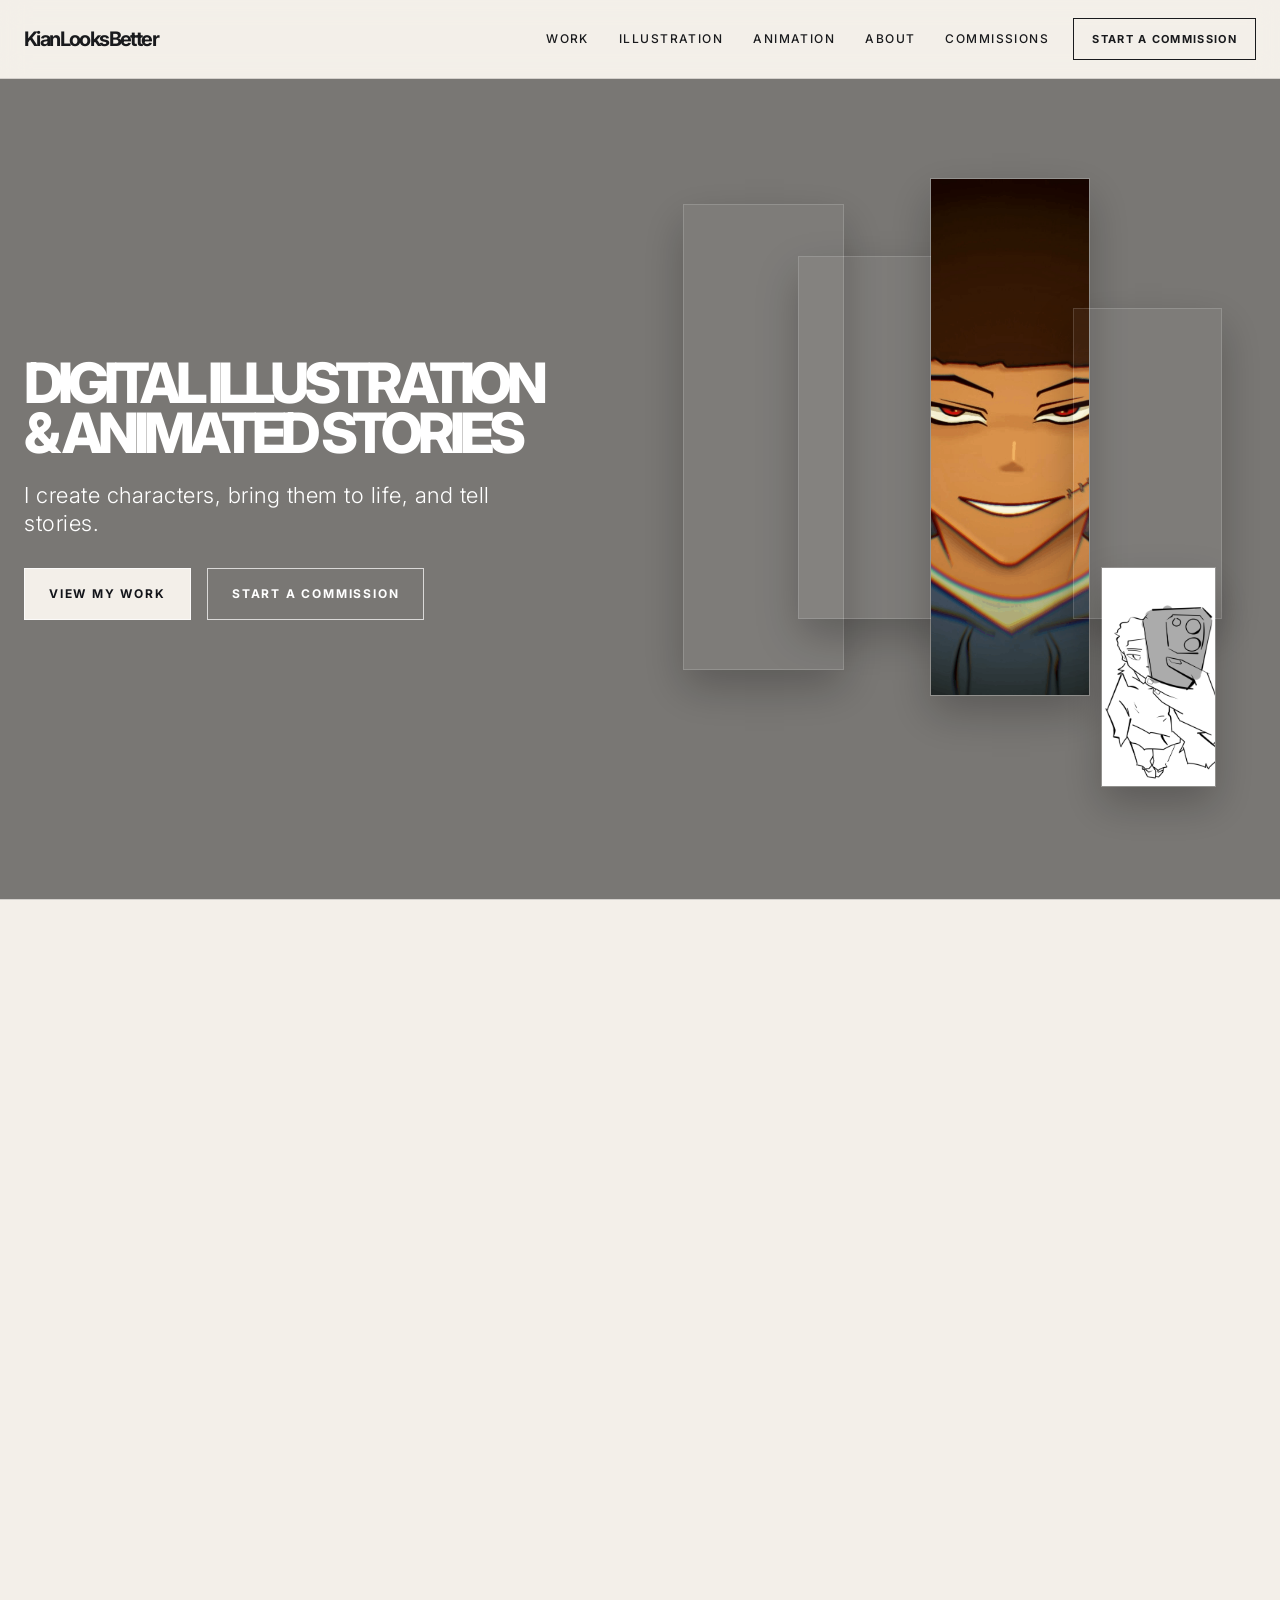
==== commit ff0f195c: "v2.1" ====
--- a/index.html
+++ b/index.html
@@ -29,37 +29,6 @@
   <link rel="stylesheet" href="css/style.css">
 </head>
 <body class="studio-page">
-  <div class="quick-dm-links">
-    <button class="commission-trigger-btn" id="commission-trigger-btn" type="button" aria-haspopup="dialog" aria-controls="commission-status-modal">
-      BOOK
-    </button>
-    <a class="about-top-btn" href="about.html" aria-label="About Kian Harrison">
-      <span aria-hidden="true">i</span>
-    </a>
-    <div class="commission-status-modal" id="commission-status-modal" aria-hidden="true">
-      <div class="commission-status-card commission-status-dialog" role="dialog" aria-modal="true" aria-labelledby="commission-status-heading">
-        <button class="commission-status-close" id="commission-status-close" type="button" aria-label="Close commission modal">X</button>
-        <div class="commission-status-line">
-          <span class="commission-status-dot" aria-hidden="true"></span>
-          <p class="commission-status-heading" id="commission-status-heading">Commission Status:</p>
-        </div>
-        <p class="commission-status-slots">1/3 Slots Filled</p>
-        <p class="commission-status-subtext">Currently working on 1 project. 2 slots available for new animations or art.</p>
-        <h2 class="commission-status-contact-text">Contact to book commission via</h2>
-        <div class="quick-dm-actions">
-          <a class="quick-dm-btn quick-dm-btn-whatsapp" href="https://wa.me/237676636111" target="_blank" rel="noopener noreferrer" aria-label="Message on WhatsApp">
-            <img src="https://img.icons8.com/ios-filled/50/ffffff/whatsapp--v1.png" alt="">
-            <span class="quick-dm-label">Message on WhatsApp</span>
-          </a>
-          <a class="quick-dm-btn quick-dm-btn-instagram" href="https://www.instagram.com/direct/t/17841401387039399" target="_blank" rel="noopener noreferrer" aria-label="Message on Instagram">
-            <img src="https://img.icons8.com/ios-filled/50/ffffff/instagram-new--v1.png" alt="">
-            <span class="quick-dm-label">DM on Instagram</span>
-          </a>
-        </div>
-      </div>
-    </div>
-  </div>
-
   <div class="mobile-menu-shell">
     <button class="mobile-menu-toggle" id="mobile-menu-toggle" type="button" aria-label="Open navigation menu" aria-controls="mobile-menu-panel" aria-expanded="false">
       <span></span>
@@ -95,7 +64,6 @@
     <section class="hero-section" id="hero">
       <div class="container hero-grid">
         <div class="hero-copy">
-          <p class="eyebrow">DIGITAL ILLUSTRATION &amp; ANIMATED STORIES</p>
           <h1>DIGITAL ILLUSTRATION<br>&amp; ANIMATED STORIES</h1>
           <p class="hero-sub">I create characters, bring them to life, and tell stories.</p>
           <div class="hero-actions">
@@ -111,7 +79,6 @@
               <source src="assets/videos/hero-animation-01.mp4" type="video/mp4">
             </video>
             <div class="video-fallback" aria-hidden="true"></div>
-            <figcaption>Character Study</figcaption>
           </figure>
 
           <figure class="hero-clip clip-two">
@@ -120,7 +87,6 @@
               <source src="assets/videos/hero-animation-02.mp4" type="video/mp4">
             </video>
             <div class="video-fallback" aria-hidden="true"></div>
-            <figcaption>Scene Motion</figcaption>
           </figure>
 
           <figure class="hero-clip clip-three">
@@ -129,7 +95,6 @@
               <source src="assets/videos/hero-animation-03.mp4" type="video/mp4">
             </video>
             <div class="video-fallback" aria-hidden="true"></div>
-            <figcaption>Story Frame</figcaption>
           </figure>
 
           <figure class="hero-clip clip-four">
@@ -138,7 +103,6 @@
               <source src="assets/videos/hero-animation-04.mp4" type="video/mp4">
             </video>
             <div class="video-fallback" aria-hidden="true"></div>
-            <figcaption>Visual Story</figcaption>
           </figure>
 
           <figure class="hero-clip clip-five">
@@ -147,121 +111,76 @@
               <source src="assets/videos/hero-animation-05.mp4" type="video/mp4">
             </video>
             <div class="video-fallback" aria-hidden="true"></div>
-            <figcaption>Motion Sketch</figcaption>
-          </figure>
-        </div>
-      </div>
-    </section>
-
-    <section class="statement container" id="work">
-      <p class="statement-kicker">CHARACTERS. STORIES. MOVEMENT.</p>
-      <p class="statement-copy">KianLooksBetter creates across illustration and animation, with a focus on character design, expressive art, and story-led visual work.</p>
-    </section>
-
-    <section class="selected-work container">
+          </figure>
+        </div>
+      </div>
+    </section>
+
+    <section class="selected-work container" id="work">
       <div class="section-header">
-        <p class="eyebrow">Selected work</p>
         <h2>SELECTED WORK</h2>
-        <a href="work.html">VIEW ALL WORK</a>
       </div>
 
       <div class="work-grid">
         <article class="work-item tall">
-          <img src="art/1.jpg" alt="Illustrated portrait with dramatic lighting">
-          <div class="work-meta">
-            <span>Portrait Illustration</span>
-            <h3>Quiet Expression</h3>
-          </div>
+          <img src="art/1.jpg" alt="Expressive digital character portrait" loading="lazy" decoding="async">
         </article>
 
         <article class="work-item wide">
-          <img src="art/4.png" alt="Character full artwork illustration">
-          <div class="work-meta">
-            <span>Character Art</span>
-            <h3>Storytelling Pose</h3>
-          </div>
+          <img src="art/4.png" alt="Character illustration in a storytelling pose" loading="lazy" decoding="async">
         </article>
 
         <article class="work-item">
-          <img src="art/5.jpg" alt="Full body character illustration">
-          <div class="work-meta">
-            <span>Illustration</span>
-            <h3>Character Study</h3>
-          </div>
+          <img src="art/5.jpg" alt="Full-body character illustration" loading="lazy" decoding="async">
         </article>
 
         <article class="work-item">
-          <img src="art/8.png" alt="Animated style portrait composition">
-          <div class="work-meta">
-            <span>Animation</span>
-            <h3>Motion Frame</h3>
-          </div>
-        </article>
-      </div>
+          <img src="art/8.png" alt="Illustrated frame with a character in motion" loading="lazy" decoding="async">
+        </article>
+      </div>
+      <a class="work-more-link" href="work.html">VIEW ALL WORK <span aria-hidden="true">→</span></a>
     </section>
 
     <section class="services-overview container" aria-label="What I create">
       <div class="category-block illustration-block" id="illustration">
         <div class="category-copy">
-          <p class="eyebrow">Illustration</p>
           <h2>ILLUSTRATION</h2>
-          <p>Character art, portraits and custom digital illustrations built around your ideas.</p>
-          <a href="illustration.html">EXPLORE ILLUSTRATION</a>
+          <p>Character art, portraits and custom digital illustrations created around your ideas.</p>
+          <a href="illustration.html">EXPLORE ILLUSTRATION <span aria-hidden="true">→</span></a>
         </div>
         <div class="category-media media-one">
-          <img src="art/3.png" alt="Portrait illustration by Kian">
+          <img src="art/3.png" alt="Portrait illustration by Kian" loading="lazy" decoding="async">
         </div>
       </div>
 
       <div class="category-block animation-block" id="animation">
         <div class="category-media media-two">
-          <video class="category-video" autoplay muted loop playsinline preload="metadata" poster="art/6.png">
+          <video class="category-video" muted loop playsinline preload="none" poster="art/6.png">
             <source src="assets/videos/hero-animation-02.webm" type="video/webm">
             <source src="assets/videos/hero-animation-02.mp4" type="video/mp4">
           </video>
           <div class="video-fallback" aria-hidden="true"></div>
         </div>
         <div class="category-copy">
-          <p class="eyebrow">Animation</p>
           <h2>ANIMATION</h2>
           <p>Character-driven 2D animation, animated shorts and stories brought to life through movement.</p>
-          <a href="animation.html">EXPLORE ANIMATION</a>
-        </div>
-      </div>
-    </section>
-
-    <section class="featured-project container" aria-labelledby="featured-project-title">
-      <p class="eyebrow">Featured project</p>
-      <h2 id="featured-project-title">FEATURED PROJECT</h2>
-      <article class="feature-frame">
-        <div class="feature-media">
-          <img src="art/7.png" alt="Featured animation concept art preview">
-        </div>
-        <div class="feature-copy">
-          <p class="project-tag">Short Film / Story Animation</p>
-          <h3>[PROJECT TITLE]</h3>
-          <p>A character-led story moment designed to feel expressive, cinematic and personal. This feature space is ready for the next real project while the current portfolio continues to evolve.</p>
-          <a href="work.html">VIEW PROJECT →</a>
-        </div>
-      </article>
+          <a href="animation.html">EXPLORE ANIMATION <span aria-hidden="true">→</span></a>
+        </div>
+      </div>
     </section>
 
     <section class="about-section container" id="about">
       <div class="about-media">
-        <img src="img/profile.png" alt="Portrait of Kian Harrison">
+        <img src="img/profile.png" alt="Portrait of Kian Harrison" loading="lazy" decoding="async">
       </div>
       <div class="about-copy">
-        <p class="eyebrow">About Kian</p>
         <h2>HEY, I'M KIAN.</h2>
-        <p>I'm a digital artist and animator from Cameroon, creating illustrations and animated stories centred around characters, humour and visual storytelling.</p>
-        <p>I make work that blends expressive illustration with movement, whether it is a portrait, a character concept, or a short animated story with personality.</p>
-        <p>I don't just make client work. I also build personal stories, experiments, and character-driven pieces that keep the creative voice alive beyond commissions.</p>
-        <a class="button primary" href="about.html">LEARN MORE</a>
+        <p>I'm a digital artist and animator from Cameroon, creating characters, illustrations and animated stories.</p>
+        <a class="text-link" href="about.html">LEARN MORE <span aria-hidden="true">→</span></a>
       </div>
     </section>
 
     <section class="testimonials container" aria-labelledby="testimonials-title">
-      <p class="eyebrow">Testimonials</p>
       <h2 id="testimonials-title">WHAT CLIENTS SAY</h2>
       <div class="testimonials-grid">
         <article class="testimonial">
@@ -272,43 +191,16 @@
           </div>
         </article>
 
-        <article class="testimonial">
-          <p class="quote">“The explainer video came out really good. Kian used clear visual communication without crowding it with unnecessary fancy effects, so the message was easy to follow from start to finish.”</p>
-          <div class="person">
-            <strong>Mercy</strong>
-            <span>Explainer video client</span>
-          </div>
-        </article>
-
-        <article class="testimonial">
-          <p class="quote">“Kian worked on an ad campaign for us, and the motion graphics helped make the business easier to understand and easier to advertise. The final visuals were clean, useful, and helped convert customers.”</p>
-          <div class="person">
-            <strong>Blue Studio</strong>
-            <span>Motion graphics client</span>
-          </div>
-        </article>
       </div>
     </section>
 
     <section class="commission-banner container" id="commissions">
       <div class="commission-copy">
-        <p class="eyebrow">Commissions</p>
         <h2>LET'S MAKE SOMETHING.</h2>
-        <p>Have an illustration, character or animated story in mind? Tell me about it.</p>
-      </div>
-      <div class="commission-grid">
-        <div>
-          <span class="service-pill">Illustration</span>
-          <p>From $45</p>
-        </div>
-        <div>
-          <span class="service-pill">Animation</span>
-          <p>Custom quote</p>
-        </div>
+        <p>Have an illustration, character or animated story in mind?</p>
       </div>
       <div class="commission-actions">
-        <a class="button primary" href="work.html">VIEW MY WORK</a>
-        <a class="button secondary" href="https://wa.me/237676636111" target="_blank" rel="noopener noreferrer">START A COMMISSION</a>
+        <a class="button primary" href="commissions.html">START A COMMISSION <span aria-hidden="true">→</span></a>
       </div>
     </section>
   </main>
@@ -333,7 +225,7 @@
         <a href="https://www.instagram.com/kianlooksbetter.art" target="_blank" rel="noopener noreferrer">Instagram</a>
         <a href="https://www.youtube.com/@kianlooksbetter" target="_blank" rel="noopener noreferrer">YouTube</a>
         <a href="https://wa.me/237676636111" target="_blank" rel="noopener noreferrer">WhatsApp</a>
-        <a href="#commissions">Commission</a>
+        <a href="commissions.html">Commission</a>
       </div>
     </div>
     <div class="container footer-bottom">
@@ -351,79 +243,28 @@
         }
       });
     });
+
+    const categoryVideos = document.querySelectorAll('.category-video');
+    const startCategoryVideo = (video) => {
+      video.autoplay = true;
+      video.load();
+      video.play().catch(() => {});
+    };
+
+    if ('IntersectionObserver' in window) {
+      const categoryVideoObserver = new IntersectionObserver((entries, observer) => {
+        entries.forEach((entry) => {
+          if (entry.isIntersecting) {
+            startCategoryVideo(entry.target);
+            observer.unobserve(entry.target);
+          }
+        });
+      }, { rootMargin: '200px 0px' });
+
+      categoryVideos.forEach((video) => categoryVideoObserver.observe(video));
+    } else {
+      categoryVideos.forEach(startCategoryVideo);
+    }
   </script>
 </body>
 </html>
-                  <strong>Skye</strong>
-                  <span>Fiverr animation client</span>
-                </div>
-                <p class="review-text">"Kian is a great animator. He captured what I intended carefully, paid close attention to detail, and made the story-time animation feel expressive and clear. Highly recommended."</p>
-              </article>
-            </div>
-          </div>
-        </div>
-      </section>
-      <!-- End Reviews Section -->
-      <!-- Contact Section -->
-      <section id="contact">
-        <div class="contact container">
-          <div>
-            <h1 class="section-title">Contact <span>info</span></h1><br>
-          </div>
-          <div class="contact-items">
-            <div class="contact-item">
-              <a class="icon contact-icon-link" href="mailto:KianHarrison55@gmail.com?subject=Commission%20Inquiry" aria-label="Email Kian Harrison">
-                <img src="https://img.icons8.com/ios-filled/100/000000/new-post.png" alt="Email" />
-              </a>
-              <div class="contact-info">
-                <a href="mailto:KianHarrison55@gmail.com?subject=Commission%20Inquiry"><h1>Email</h1>
-                <h2>KianHarrison55@gmail.com</h2></a>
-              </div>
-            </div>
-            <div class="contact-item">
-              <a class="icon contact-icon-link" href="https://wa.me/237676636111" target="_blank" rel="noopener noreferrer" aria-label="Message Kian on WhatsApp">
-                <img src="https://img.icons8.com/ios-filled/100/000000/whatsapp--v1.png" alt="WhatsApp" />
-              </a>
-              <div class="contact-info">
-                <a href="https://wa.me/237676636111" target="_blank"><h1>WhatsApp</h1>
-                <h2>+237 676 636 111</h2></a>
-              </div>
-            </div>
-              <div class="contact-item">
-      
-              <a class="icon contact-icon-link" href="https://www.instagram.com/kianlooksbetter.art/" target="_blank" rel="noopener noreferrer" aria-label="Open kianlooksbetter.art on Instagram">
-                <img src="https://img.icons8.com/ios-filled/100/000000/instagram-new--v1.png" alt="Instagram" />
-              </a>
-              <div class="contact-info">
-                <a href="https://www.instagram.com/kianlooksbetter.art/" target="_blank"><h1>Instagram</h1>
-                <h2>kianlooksbetter.art</h2></a>
-              </div>
-            </div>   	
-          </div>
-        </div>
-      </section>
-      <!-- End Contact Section -->
-      <br><br><br><br><br>
-
-    </div>
-
-      <!-- Footer -->
-      <section id="footer">
-        <div class="footer container">
-        <div class="footer-logo-wrap">
-          <img class="footer-logo" src="logo.png" alt="KianLooksBetter logo">
-        </div>
-        <div class="footer-social-links" style="display: flex; padding-top: 2%; padding-bottom: 10px;">
-          <div style=" opacity: 0.5;"><a href="https://www.youtube.com/@kianlooksbetter" target="_blank"><img src="icons/youtube-icon.svg" /></a></div>
-          <div style=" opacity: 0.5;"><a href="https://www.instagram.com/kianlooksbetter.art" target="_blank"><img src="icons/instagram-icon.svg" /></a></div>
-          <div style=" opacity: 0.5;"><a href="https://cm.linkedin.com/in/kianlooksbetter" target="_blank"><img src="icons/linkedin-icon.svg" /></a></div>
-          <div style=" opacity: 0.5;"><a href="https://www.fiverr.com/kian_harrison" target="_blank"><img style="border-radius: 50%;" src="icons/fiverr-icon.svg" /></a></div>
-        </div>
-          <p style="padding-bottom: 2%;">© All rights reserved by Kian Harrison</p>
-        </div>
-      </section>
-      <!-- End Footer -->
-  <script src="./app.js"></script>
-</body>
-
-</html>
--- a/css/style.css
+++ b/css/style.css
@@ -4650,3 +4650,381 @@
     animation: none;
   }
 }
+
+/* Homepage second-pass art direction */
+body.studio-page:not(.inner-page) .hero-copy .eyebrow,
+body.studio-page:not(.inner-page) .hero-clip figcaption {
+  display: none;
+}
+
+body.studio-page:not(.inner-page) .hero-section,
+body.studio-page:not(.inner-page) .hero-grid {
+  min-height: min(820px, calc(100svh - 78px));
+}
+
+#hero.hero-section .hero-copy h1 {
+  font-size: clamp(4rem, 4.35vw, 6.2rem);
+  letter-spacing: -0.09em;
+}
+
+body.studio-page:not(.inner-page) .hero-grid {
+  grid-template-columns: minmax(0, 1.15fr) minmax(0, 1.05fr);
+}
+
+body.studio-page:not(.inner-page) .hero-section .button,
+body.studio-page:not(.inner-page) .commission-actions .button {
+  width: auto;
+  height: auto;
+  min-height: 52px;
+  border-radius: 0;
+  box-shadow: none;
+  backdrop-filter: none;
+  font-size: 1.2rem;
+  line-height: 1.3;
+  padding: 13px 24px;
+}
+
+body.studio-page:not(.inner-page) .hero-section .primary {
+  border: 1px solid rgba(255, 255, 255, 0.72);
+  background: #f3efe9;
+  color: var(--bg-strong);
+}
+
+body.studio-page:not(.inner-page) .hero-section .secondary {
+  border: 1px solid rgba(255, 255, 255, 0.72);
+  background: transparent;
+  color: #fff;
+}
+
+body.studio-page:not(.inner-page) .selected-work,
+body.studio-page:not(.inner-page) .services-overview,
+body.studio-page:not(.inner-page) .about-section {
+  padding-top: clamp(76px, 9vw, 132px);
+  padding-bottom: clamp(76px, 9vw, 132px);
+}
+
+body.studio-page:not(.inner-page) .selected-work {
+  padding-top: clamp(64px, 7vw, 96px);
+}
+
+body.studio-page:not(.inner-page) .testimonials {
+  padding-top: 56px;
+  padding-bottom: 96px;
+}
+
+body.studio-page:not(.inner-page) .section-header {
+  margin-bottom: 32px;
+}
+
+body.studio-page:not(.inner-page) .section-header h2,
+body.studio-page:not(.inner-page) .about-copy h2,
+body.studio-page:not(.inner-page) .testimonials h2 {
+  font-size: clamp(2.6rem, 4vw, 4.2rem);
+}
+
+body.studio-page:not(.inner-page) .work-grid {
+  gap: 14px;
+  grid-auto-rows: clamp(260px, 27vw, 350px);
+}
+
+body.studio-page:not(.inner-page) .work-item,
+body.studio-page:not(.inner-page) .work-item.tall,
+body.studio-page:not(.inner-page) .work-item.wide {
+  min-height: 0;
+  border-color: rgba(0, 0, 0, 0.12);
+}
+
+body.studio-page:not(.inner-page) .work-more-link,
+body.studio-page:not(.inner-page) .text-link {
+  display: inline-flex;
+  align-items: center;
+  gap: 10px;
+  width: fit-content;
+  margin-top: 26px;
+  padding-bottom: 5px;
+  border-bottom: 1px solid currentColor;
+  color: var(--ink);
+  font-size: 1.2rem;
+  font-weight: 700;
+  letter-spacing: 0.12em;
+  text-transform: uppercase;
+}
+
+body.studio-page:not(.inner-page) .work-more-link span,
+body.studio-page:not(.inner-page) .text-link span,
+body.studio-page:not(.inner-page) .category-copy a span {
+  transition: transform 180ms ease;
+}
+
+body.studio-page:not(.inner-page) .work-more-link:hover span,
+body.studio-page:not(.inner-page) .text-link:hover span,
+body.studio-page:not(.inner-page) .category-copy a:hover span {
+  transform: translateX(4px);
+}
+
+body.studio-page:not(.inner-page) .category-copy h2 {
+  font-size: clamp(2.8rem, 4vw, 4.4rem);
+}
+
+body.studio-page:not(.inner-page) .category-copy p,
+body.studio-page:not(.inner-page) .about-copy p {
+  max-width: 460px;
+  font-size: 1.65rem;
+  line-height: 1.55;
+}
+
+body.studio-page:not(.inner-page) .category-media {
+  min-height: 460px;
+}
+
+body.studio-page:not(.inner-page) .about-section {
+  gap: clamp(28px, 6vw, 80px);
+}
+
+body.studio-page:not(.inner-page) .about-media img {
+  height: min(66vh, 560px);
+}
+
+body.studio-page:not(.inner-page) .testimonials h2 {
+  margin-bottom: 24px;
+}
+
+body.studio-page:not(.inner-page) .testimonials-grid {
+  grid-template-columns: minmax(0, 820px);
+}
+
+body.studio-page:not(.inner-page) .testimonial {
+  min-height: 0;
+  padding: 26px 0 0;
+  border: 0;
+  border-top: 1px solid var(--line);
+  background: transparent;
+}
+
+body.studio-page:not(.inner-page) .quote {
+  max-width: 760px;
+  font-size: clamp(1.7rem, 2.1vw, 2.2rem);
+  line-height: 1.55;
+}
+
+body.studio-page:not(.inner-page) .commission-banner {
+  display: flex;
+  align-items: end;
+  justify-content: space-between;
+  gap: 32px;
+  width: min(1280px, calc(100% - 48px));
+  margin-bottom: 96px;
+  padding: clamp(34px, 6vw, 76px);
+  background: var(--bg-strong);
+  border: 1px solid rgba(255, 255, 255, 0.14);
+  color: #f3efe9;
+}
+
+body.studio-page:not(.inner-page) .commission-copy .eyebrow,
+body.studio-page:not(.inner-page) .commission-copy p {
+  color: rgba(243, 239, 233, 0.74);
+}
+
+body.studio-page:not(.inner-page) .commission-copy h2 {
+  color: #f3efe9;
+  font-size: clamp(3rem, 5vw, 5.6rem);
+}
+
+body.studio-page:not(.inner-page) .commission-copy p {
+  max-width: 500px;
+}
+
+body.studio-page:not(.inner-page) .commission-actions {
+  flex: 0 0 auto;
+  margin-top: 0;
+}
+
+body.studio-page:not(.inner-page) .commission-actions .button {
+  border-color: rgba(243, 239, 233, 0.72);
+  background: transparent;
+  color: #f3efe9;
+  white-space: nowrap;
+}
+
+body.studio-page:not(.inner-page) .commission-actions .button:hover,
+body.studio-page:not(.inner-page) .commission-actions .button:focus-visible {
+  background: #f3efe9;
+  color: var(--bg-strong);
+}
+
+@media (max-width: 980px) {
+  body.studio-page:not(.inner-page) .mobile-menu-toggle {
+    left: auto;
+    right: 10px;
+  }
+
+  body.studio-page:not(.inner-page) .hero-grid {
+    display: flex;
+    flex-direction: column;
+    align-items: stretch;
+    gap: 8px;
+    padding-top: 34px;
+  }
+
+  body.studio-page:not(.inner-page) .hero-grid {
+    grid-template-columns: 1fr;
+  }
+
+  body.studio-page:not(.inner-page) .hero-collage {
+    order: -1;
+    width: 100%;
+    height: clamp(360px, 58vw, 520px);
+    min-height: 0;
+  }
+
+  body.studio-page:not(.inner-page) .hero-copy {
+    padding: 18px 0 30px;
+  }
+
+  #hero.hero-section .hero-copy h1 {
+    font-size: clamp(3.8rem, 7.6vw, 6rem);
+  }
+
+  body.studio-page:not(.inner-page) .category-block {
+    gap: 14px;
+  }
+
+  body.studio-page:not(.inner-page) .category-media {
+    min-height: 400px;
+  }
+
+  body.studio-page:not(.inner-page) .commission-banner {
+    align-items: flex-start;
+    flex-direction: column;
+  }
+}
+
+@media (max-width: 640px) {
+  body.studio-page:not(.inner-page) .hero-grid {
+    padding-top: 22px;
+  }
+
+  body.studio-page:not(.inner-page) .hero-collage {
+    height: clamp(300px, 92vw, 380px);
+  }
+
+  body.studio-page:not(.inner-page) .clip-one {
+    display: block;
+    width: 46%;
+    height: 68%;
+    left: 0;
+    top: 10%;
+  }
+
+  body.studio-page:not(.inner-page) .clip-two {
+    width: 48%;
+    height: 42%;
+    left: 25%;
+    top: 55%;
+  }
+
+  body.studio-page:not(.inner-page) .clip-three {
+    width: 47%;
+    height: 84%;
+    left: 53%;
+    top: 4%;
+  }
+
+  body.studio-page:not(.inner-page) .clip-four,
+  body.studio-page:not(.inner-page) .clip-five {
+    display: none;
+  }
+
+  #hero.hero-section .hero-copy h1 {
+    font-size: clamp(2.45rem, 8.7vw, 3.8rem);
+    letter-spacing: -0.085em;
+  }
+
+  body.studio-page:not(.inner-page) .hero-actions .button {
+    width: 100%;
+  }
+
+  body.studio-page:not(.inner-page) .hero-sub {
+    margin-top: 16px;
+  }
+
+  body.studio-page:not(.inner-page) .hero-actions {
+    gap: 10px;
+    margin-top: 22px;
+  }
+
+  body.studio-page:not(.inner-page) .selected-work,
+  body.studio-page:not(.inner-page) .services-overview,
+  body.studio-page:not(.inner-page) .about-section {
+    padding-top: 72px;
+    padding-bottom: 72px;
+  }
+
+  body.studio-page:not(.inner-page) .section-header {
+    margin-bottom: 20px;
+  }
+
+  body.studio-page:not(.inner-page) .work-grid {
+    gap: 12px;
+    grid-auto-rows: auto;
+  }
+
+  body.studio-page:not(.inner-page) .work-item,
+  body.studio-page:not(.inner-page) .work-item.tall,
+  body.studio-page:not(.inner-page) .work-item.wide {
+    grid-row: auto;
+    min-height: 0;
+    height: min(112vw, 420px);
+  }
+
+  body.studio-page:not(.inner-page) .work-item.wide {
+    height: min(78vw, 320px);
+  }
+
+  body.studio-page:not(.inner-page) .illustration-block .category-media {
+    order: -1;
+  }
+
+  body.studio-page:not(.inner-page) .category-block {
+    gap: 8px;
+    padding: 18px 0;
+  }
+
+  body.studio-page:not(.inner-page) .category-media {
+    min-height: 0;
+    height: min(108vw, 390px);
+  }
+
+  body.studio-page:not(.inner-page) .category-copy {
+    padding: 18px 0;
+  }
+
+  body.studio-page:not(.inner-page) .category-copy h2 {
+    font-size: clamp(2.8rem, 10vw, 4rem);
+  }
+
+  body.studio-page:not(.inner-page) .about-media img {
+    height: min(112vw, 440px);
+  }
+
+  body.studio-page:not(.inner-page) .testimonials {
+    padding-top: 24px;
+    padding-bottom: 72px;
+  }
+
+  body.studio-page:not(.inner-page) .commission-banner {
+    width: min(100% - 22px, 1280px);
+    gap: 24px;
+    margin-bottom: 72px;
+    padding: 30px 22px;
+  }
+
+  body.studio-page:not(.inner-page) .commission-copy h2 {
+    font-size: clamp(3rem, 10vw, 4.4rem);
+  }
+
+  body.studio-page:not(.inner-page) .commission-actions,
+  body.studio-page:not(.inner-page) .commission-actions .button {
+    width: 100%;
+  }
+}
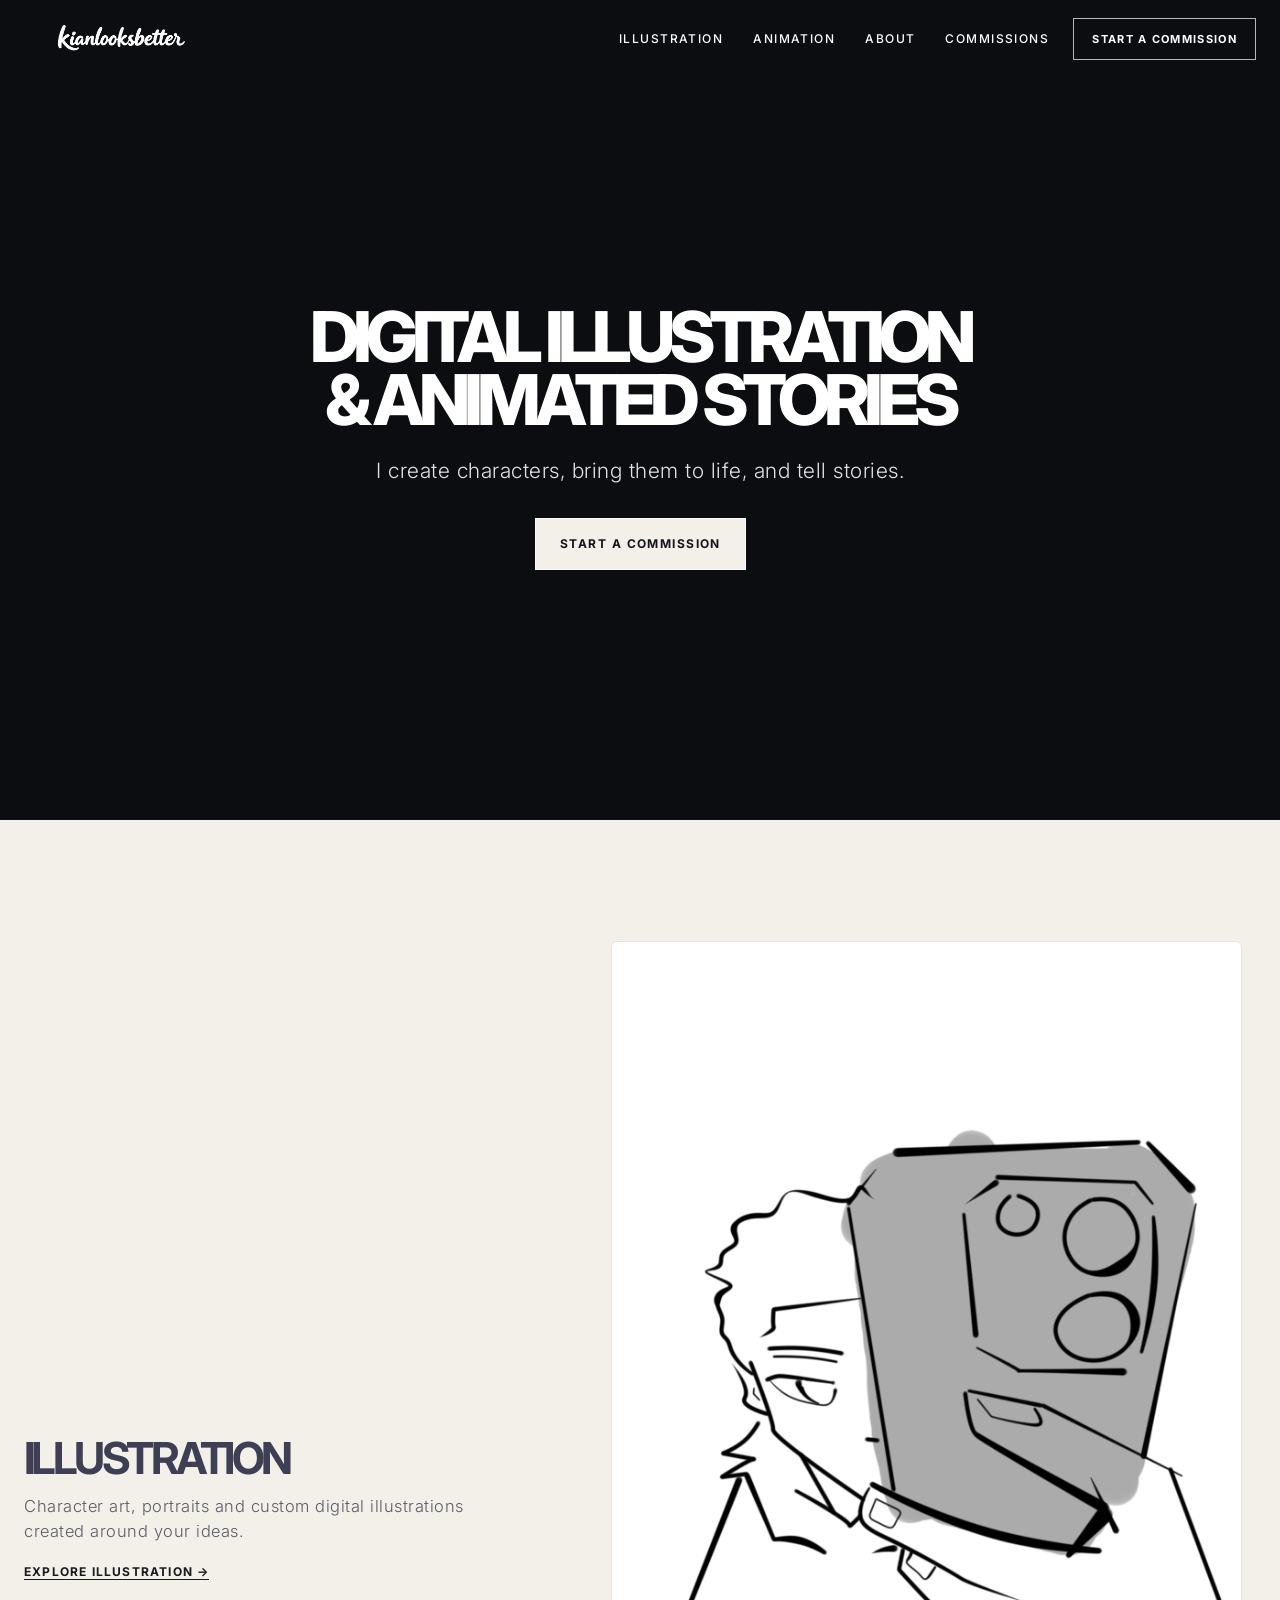
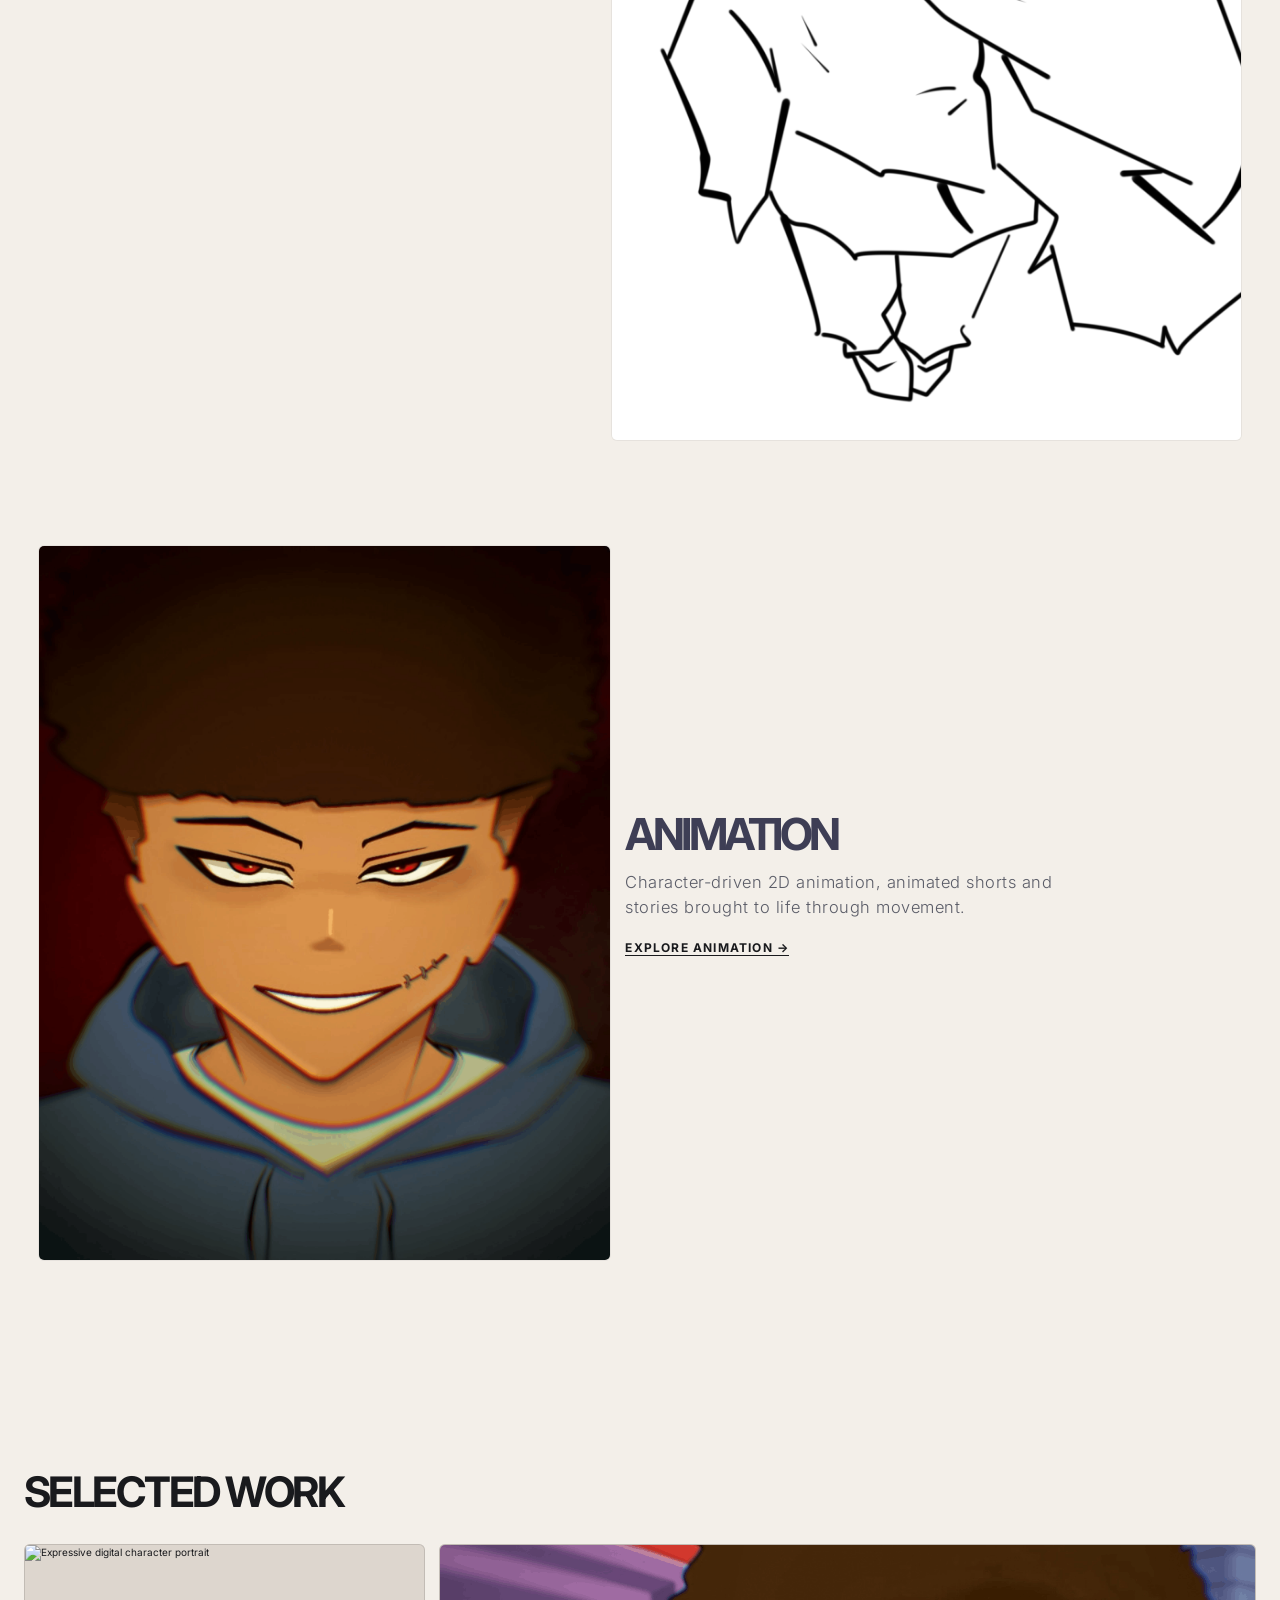
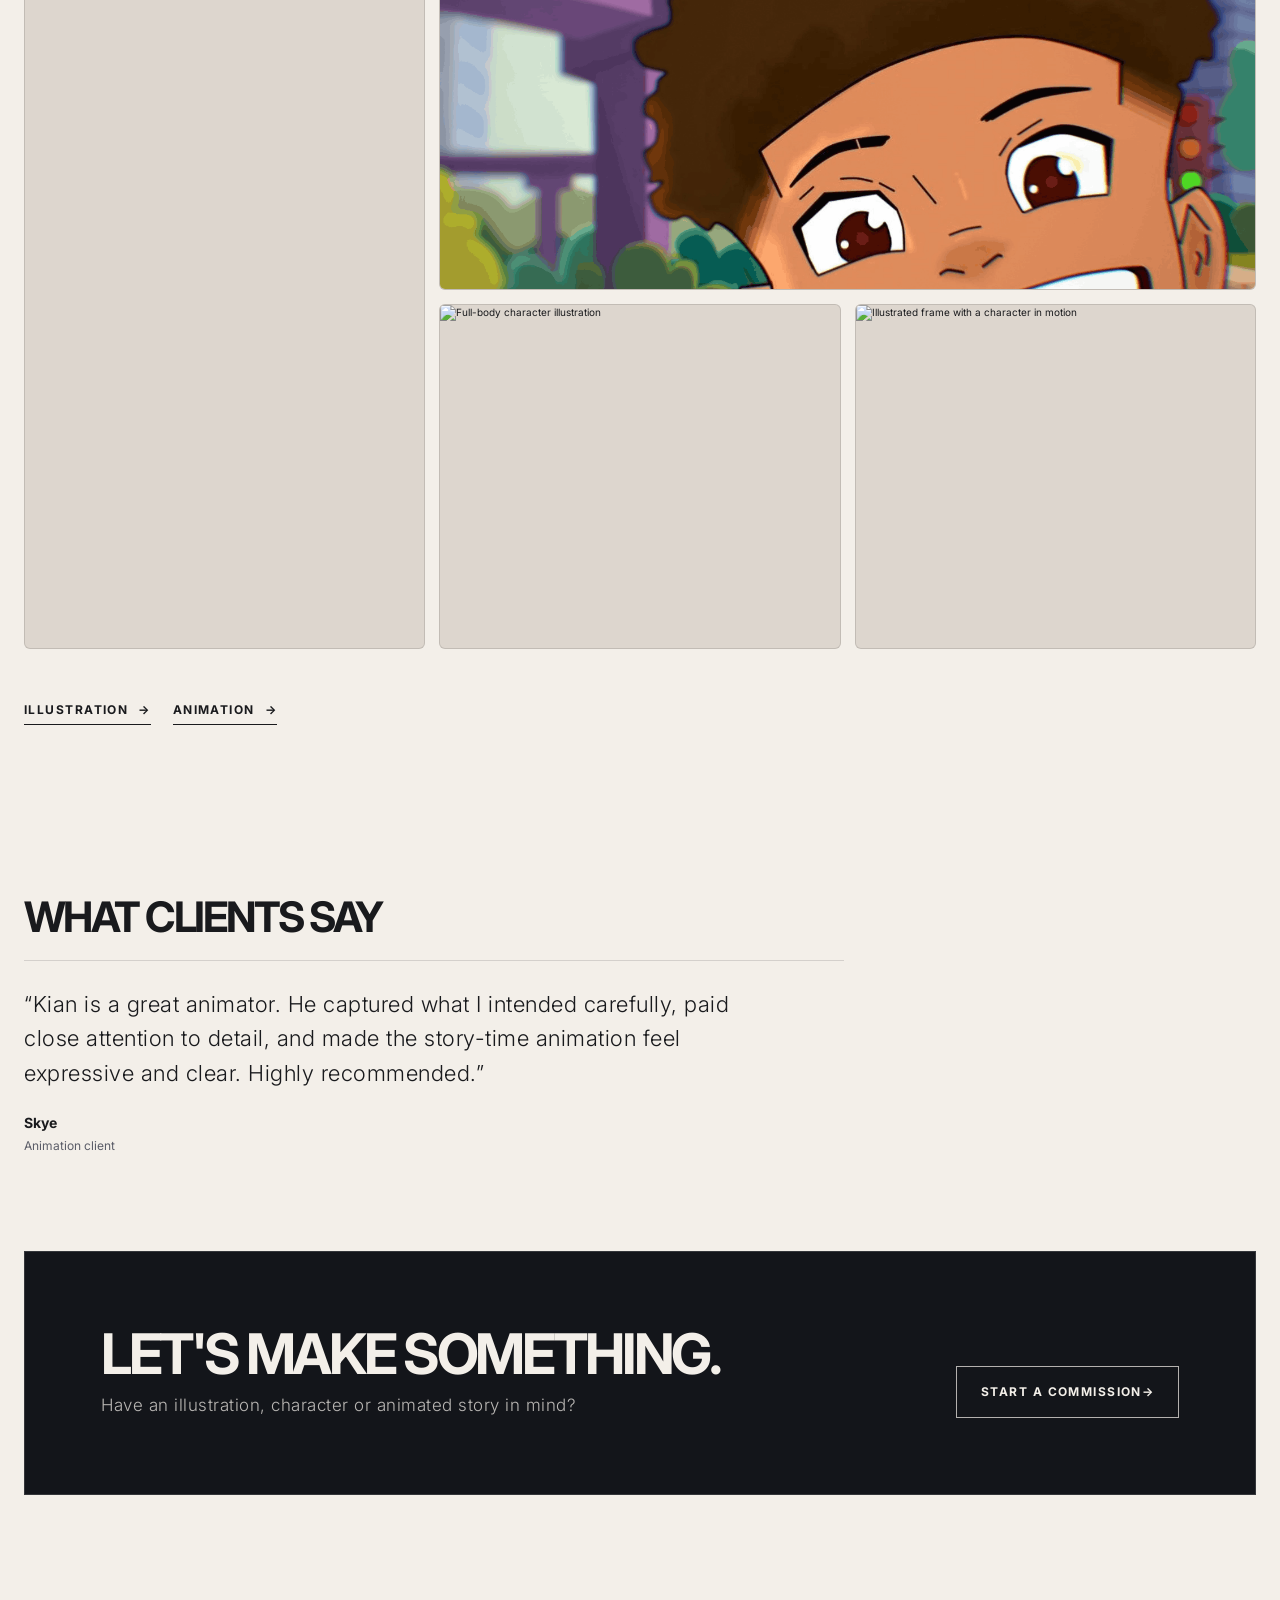
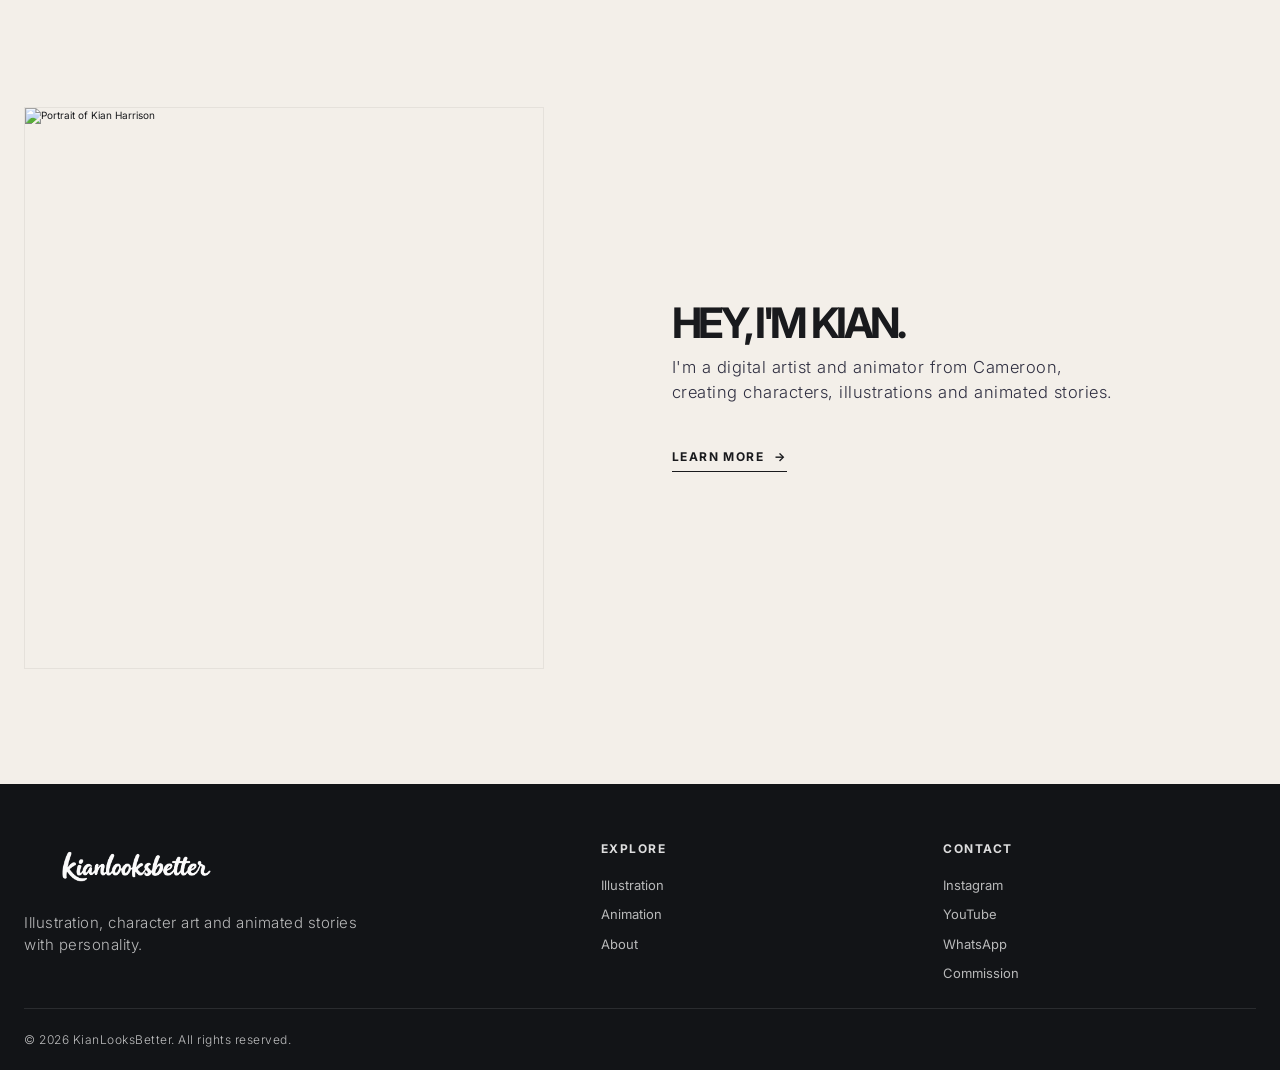
==== commit 4ee54153: "v2.3" ====
--- a/index.html
+++ b/index.html
@@ -38,7 +38,6 @@
     <div class="mobile-menu-backdrop" id="mobile-menu-backdrop" aria-hidden="true"></div>
     <nav class="mobile-menu-panel" id="mobile-menu-panel" aria-label="Mobile navigation">
       <a href="#hero">Home</a>
-      <a href="#work">Work</a>
       <a href="#illustration">Illustration</a>
       <a href="#animation">Animation</a>
       <a href="#about">About</a>
@@ -48,9 +47,8 @@
 
   <header class="site-header">
     <div class="container topbar">
-      <a href="index.html" class="brand-mark" aria-label="KianLooksBetter home">KianLooksBetter</a>
+      <a href="index.html" class="brand-mark" aria-label="KianLooksBetter home"><img class="brand-logo" src="logo white.png" alt="KianLooksBetter"></a>
       <nav class="main-nav" aria-label="Main navigation">
-        <a href="#work">Work</a>
         <a href="#illustration">Illustration</a>
         <a href="#animation">Animation</a>
         <a href="#about">About</a>
@@ -61,87 +59,20 @@
   </header>
 
   <main>
-    <section class="hero-section" id="hero">
-      <div class="container hero-grid">
-        <div class="hero-copy">
-          <h1>DIGITAL ILLUSTRATION<br>&amp; ANIMATED STORIES</h1>
-          <p class="hero-sub">I create characters, bring them to life, and tell stories.</p>
-          <div class="hero-actions">
-            <a class="button primary" href="#work">VIEW MY WORK</a>
-            <a class="button secondary" href="#commissions">START A COMMISSION</a>
-          </div>
-        </div>
-
-        <div class="hero-collage" aria-label="Portfolio collage preview">
-          <figure class="hero-clip clip-one">
-            <video class="hero-video" autoplay muted loop playsinline preload="metadata" poster="img/paint.jpg">
-              <source src="assets/videos/hero-animation-01.webm" type="video/webm">
-              <source src="assets/videos/hero-animation-01.mp4" type="video/mp4">
-            </video>
-            <div class="video-fallback" aria-hidden="true"></div>
-          </figure>
-
-          <figure class="hero-clip clip-two">
-            <video class="hero-video" autoplay muted loop playsinline preload="metadata" poster="art/2.jpg">
-              <source src="assets/videos/hero-animation-02.webm" type="video/webm">
-              <source src="assets/videos/hero-animation-02.mp4" type="video/mp4">
-            </video>
-            <div class="video-fallback" aria-hidden="true"></div>
-          </figure>
-
-          <figure class="hero-clip clip-three">
-            <video class="hero-video" autoplay muted loop playsinline preload="metadata" poster="art/3.png">
-              <source src="assets/videos/hero-animation-03.webm" type="video/webm">
-              <source src="assets/videos/hero-animation-03.mp4" type="video/mp4">
-            </video>
-            <div class="video-fallback" aria-hidden="true"></div>
-          </figure>
-
-          <figure class="hero-clip clip-four">
-            <video class="hero-video" autoplay muted loop playsinline preload="metadata" poster="art/5.jpg">
-              <source src="assets/videos/hero-animation-04.webm" type="video/webm">
-              <source src="assets/videos/hero-animation-04.mp4" type="video/mp4">
-            </video>
-            <div class="video-fallback" aria-hidden="true"></div>
-          </figure>
-
-          <figure class="hero-clip clip-five">
-            <video class="hero-video" autoplay muted loop playsinline preload="metadata" poster="art/6.png">
-              <source src="assets/videos/hero-animation-05.webm" type="video/webm">
-              <source src="assets/videos/hero-animation-05.mp4" type="video/mp4">
-            </video>
-            <div class="video-fallback" aria-hidden="true"></div>
-          </figure>
+    <section class="hero-section cinematic-hero" id="hero" aria-labelledby="hero-title">
+      <video class="hero-background-video" autoplay muted loop playsinline preload="metadata" data-mp4="assets/Animation/Hero_Animation.mp4" aria-hidden="true"></video>
+      <div class="hero-video-fallback" aria-hidden="true"></div>
+      <div class="hero-shade" aria-hidden="true"></div>
+      <div class="container cinematic-hero-content">
+        <h1 id="hero-title">DIGITAL ILLUSTRATION<br>&amp; ANIMATED STORIES</h1>
+        <p class="hero-sub">I create characters, bring them to life, and tell stories.</p>
+        <div class="hero-actions">
+          <a class="button primary" href="commissions.html">START A COMMISSION</a>
         </div>
       </div>
     </section>
 
-    <section class="selected-work container" id="work">
-      <div class="section-header">
-        <h2>SELECTED WORK</h2>
-      </div>
-
-      <div class="work-grid">
-        <article class="work-item tall">
-          <img src="art/1.jpg" alt="Expressive digital character portrait" loading="lazy" decoding="async">
-        </article>
-
-        <article class="work-item wide">
-          <img src="art/4.png" alt="Character illustration in a storytelling pose" loading="lazy" decoding="async">
-        </article>
-
-        <article class="work-item">
-          <img src="art/5.jpg" alt="Full-body character illustration" loading="lazy" decoding="async">
-        </article>
-
-        <article class="work-item">
-          <img src="art/8.png" alt="Illustrated frame with a character in motion" loading="lazy" decoding="async">
-        </article>
-      </div>
-      <a class="work-more-link" href="work.html">VIEW ALL WORK <span aria-hidden="true">→</span></a>
-    </section>
-
-    <section class="services-overview container" aria-label="What I create">
+    <section class="services-overview container" aria-label="Illustration and animation">
       <div class="category-block illustration-block" id="illustration">
         <div class="category-copy">
           <h2>ILLUSTRATION</h2>
@@ -149,17 +80,13 @@
           <a href="illustration.html">EXPLORE ILLUSTRATION <span aria-hidden="true">→</span></a>
         </div>
         <div class="category-media media-one">
-          <img src="art/3.png" alt="Portrait illustration by Kian" loading="lazy" decoding="async">
+          <img src="art/6.png" alt="Animation artwork by Kian" loading="lazy" decoding="async">
         </div>
       </div>
 
       <div class="category-block animation-block" id="animation">
-        <div class="category-media media-two">
-          <video class="category-video" muted loop playsinline preload="none" poster="art/6.png">
-            <source src="assets/videos/hero-animation-02.webm" type="video/webm">
-            <source src="assets/videos/hero-animation-02.mp4" type="video/mp4">
-          </video>
-          <div class="video-fallback" aria-hidden="true"></div>
+        <div class="category-media media-two animation-feature" data-animation-feature>
+          <img src="art/3.png" alt="Animation preview" loading="lazy" decoding="async">
         </div>
         <div class="category-copy">
           <h2>ANIMATION</h2>
@@ -169,15 +96,18 @@
       </div>
     </section>
 
-    <section class="about-section container" id="about">
-      <div class="about-media">
-        <img src="img/profile.png" alt="Portrait of Kian Harrison" loading="lazy" decoding="async">
+    <section class="selected-work container" id="work">
+      <div class="section-header"><h2>SELECTED WORK</h2></div>
+      <div class="work-grid">
+        <article class="work-item tall"><img src="art/1.jpg" alt="Expressive digital character portrait" loading="lazy" decoding="async"></article>
+        <article class="work-item wide"><img src="art/4.png" alt="Character illustration in a storytelling pose" loading="lazy" decoding="async"></article>
+        <article class="work-item"><img src="art/5.jpg" alt="Full-body character illustration" loading="lazy" decoding="async"></article>
+        <article class="work-item"><img src="art/8.png" alt="Illustrated frame with a character in motion" loading="lazy" decoding="async"></article>
       </div>
-      <div class="about-copy">
-        <h2>HEY, I'M KIAN.</h2>
-        <p>I'm a digital artist and animator from Cameroon, creating characters, illustrations and animated stories.</p>
-        <a class="text-link" href="about.html">LEARN MORE <span aria-hidden="true">→</span></a>
-      </div>
+      <nav class="work-category-links" aria-label="Explore selected work by category">
+        <a class="work-more-link" href="illustration.html">ILLUSTRATION <span aria-hidden="true">→</span></a>
+        <a class="work-more-link" href="animation.html">ANIMATION <span aria-hidden="true">→</span></a>
+      </nav>
     </section>
 
     <section class="testimonials container" aria-labelledby="testimonials-title">
@@ -185,12 +115,8 @@
       <div class="testimonials-grid">
         <article class="testimonial">
           <p class="quote">“Kian is a great animator. He captured what I intended carefully, paid close attention to detail, and made the story-time animation feel expressive and clear. Highly recommended.”</p>
-          <div class="person">
-            <strong>Skye</strong>
-            <span>Animation client</span>
-          </div>
+          <div class="person"><strong>Skye</strong><span>Animation client</span></div>
         </article>
-
       </div>
     </section>
 
@@ -203,18 +129,26 @@
         <a class="button primary" href="commissions.html">START A COMMISSION <span aria-hidden="true">→</span></a>
       </div>
     </section>
+
+    <section class="about-section container" id="about">
+      <div class="about-media"><img src="img/profile.png" alt="Portrait of Kian Harrison" loading="lazy" decoding="async"></div>
+      <div class="about-copy">
+        <h2>HEY, I'M KIAN.</h2>
+        <p>I'm a digital artist and animator from Cameroon, creating characters, illustrations and animated stories.</p>
+        <a class="text-link" href="about.html">LEARN MORE <span aria-hidden="true">→</span></a>
+      </div>
+    </section>
   </main>
 
   <footer class="site-footer">
     <div class="container footer-inner">
       <div class="footer-brand-block">
-        <a href="index.html" class="brand-mark footer-brand">KianLooksBetter</a>
+        <a href="index.html" class="brand-mark footer-brand" aria-label="KianLooksBetter home"><img class="brand-logo" src="logo white.png" alt="KianLooksBetter"></a>
         <p>Illustration, character art and animated stories with personality.</p>
       </div>
 
       <div class="footer-links">
         <h3>Explore</h3>
-        <a href="#work">Work</a>
         <a href="#illustration">Illustration</a>
         <a href="#animation">Animation</a>
         <a href="#about">About</a>
@@ -234,37 +168,13 @@
   </footer>
 
   <script src="app.js"></script>
+  <script src="hero-video.js"></script>
+  <script src="site-navigation.js"></script>
+  <script src="animation-media.js"></script>
   <script>
-    document.querySelectorAll('.hero-video, .category-video').forEach((video) => {
-      video.addEventListener('error', () => {
-        const clip = video.closest('.hero-clip, .category-media');
-        if (clip) {
-          clip.classList.add('video-missing');
-        }
-      });
+    document.querySelector('.hero-background-video')?.addEventListener('error', () => {
+      document.querySelector('.cinematic-hero')?.classList.add('video-missing');
     });
-
-    const categoryVideos = document.querySelectorAll('.category-video');
-    const startCategoryVideo = (video) => {
-      video.autoplay = true;
-      video.load();
-      video.play().catch(() => {});
-    };
-
-    if ('IntersectionObserver' in window) {
-      const categoryVideoObserver = new IntersectionObserver((entries, observer) => {
-        entries.forEach((entry) => {
-          if (entry.isIntersecting) {
-            startCategoryVideo(entry.target);
-            observer.unobserve(entry.target);
-          }
-        });
-      }, { rootMargin: '200px 0px' });
-
-      categoryVideos.forEach((video) => categoryVideoObserver.observe(video));
-    } else {
-      categoryVideos.forEach(startCategoryVideo);
-    }
   </script>
 </body>
 </html>
--- a/css/style.css
+++ b/css/style.css
@@ -3932,6 +3932,13 @@
   }
 }
 
+body.studio-page:not(.inner-page) .site-header.is-scrolled {
+  background: rgba(24, 26, 29, 0.62);
+  border-bottom-color: rgba(255, 255, 255, 0.1);
+  backdrop-filter: blur(7px);
+  -webkit-backdrop-filter: blur(7px);
+}
+
 @media (max-width: 999px) {
   .animation-detail-layout {
     grid-template-columns: 1fr;
@@ -4651,6 +4658,546 @@
   }
 }
 
+/* Shared brand navigation, cinematic homepage hero, gallery and media refinements */
+body.studio-page .site-header {
+  position: fixed;
+  inset: 0 0 auto;
+  width: 100%;
+  z-index: 200;
+  background: rgba(8, 10, 12, 0);
+  border-bottom-color: transparent;
+  backdrop-filter: none;
+  transition: background-color 260ms ease, border-color 260ms ease, backdrop-filter 260ms ease;
+}
+
+body.studio-page .site-header.is-scrolled,
+body.studio-page.inner-page .site-header {
+  background: rgba(24, 26, 29, 0.62);
+  border-bottom-color: rgba(255, 255, 255, 0.1);
+  backdrop-filter: blur(7px);
+  -webkit-backdrop-filter: blur(7px);
+}
+
+body.studio-page .site-header .topbar {
+  min-height: 78px;
+}
+
+body.studio-page .brand-mark,
+body.studio-page .main-nav a,
+body.studio-page .site-header .nav-button {
+  color: #fff;
+}
+
+body.studio-page .brand-mark {
+  display: inline-flex;
+  align-items: center;
+  flex: 0 0 auto;
+  line-height: 0;
+}
+
+body.studio-page .brand-logo {
+  width: 194px;
+  height: 48px;
+  object-fit: contain;
+}
+
+body.studio-page .footer-brand .brand-logo {
+  width: 224px;
+  height: 56px;
+}
+
+body.studio-page #footer .footer-logo {
+  width: min(224px, 68vw);
+  height: auto;
+  max-width: 100%;
+}
+
+body.studio-page .main-nav a {
+  transition: opacity 180ms ease;
+}
+
+body.studio-page .main-nav a:hover,
+body.studio-page .main-nav a:focus-visible {
+  opacity: 0.68;
+}
+
+body.studio-page .site-header .nav-button {
+  border-color: rgba(255, 255, 255, 0.7);
+  background: transparent;
+}
+
+body.studio-page .site-header .nav-button:hover,
+body.studio-page .site-header .nav-button:focus-visible {
+  background: #fff;
+  color: #111317;
+}
+
+body.studio-page:not(.inner-page) .site-header {
+  background: transparent;
+}
+
+body.studio-page:not(.inner-page) main {
+  padding-top: 0;
+}
+
+body.studio-page.inner-page main {
+  padding-top: 78px;
+}
+
+.inner-site-header {
+  position: fixed !important;
+}
+
+.quick-dm-links,
+.nav-grid,
+.nav-grid2,
+.feed-grid {
+  display: none !important;
+}
+
+.cinematic-hero {
+  position: relative;
+  display: grid;
+  min-height: 100svh;
+  overflow: hidden;
+  isolation: isolate;
+  place-items: center;
+  padding: 120px 0 64px;
+  background: #101116;
+}
+
+#hero.cinematic-hero {
+  background-image: none;
+  opacity: 1;
+  animation: none;
+}
+
+#hero.cinematic-hero::after {
+  display: none;
+}
+
+.hero-background-video,
+.hero-video-fallback,
+.hero-shade {
+  position: absolute;
+  inset: 0;
+  width: 100%;
+  height: 100%;
+}
+
+.hero-background-video {
+  z-index: -3;
+  object-fit: cover;
+  object-position: center;
+}
+
+.hero-video-fallback {
+  z-index: -4;
+  background: #101116;
+}
+
+.cinematic-hero.video-missing .hero-background-video {
+  opacity: 0;
+}
+
+.hero-shade {
+  z-index: -2;
+  background: linear-gradient(180deg, rgba(8, 9, 12, 0.44), rgba(8, 9, 12, 0.52));
+}
+
+.cinematic-hero-content {
+  display: grid;
+  justify-items: center;
+  text-align: center;
+  color: #fff;
+}
+
+.cinematic-hero-content h1 {
+  max-width: 1120px;
+  margin: 0;
+  color: #fff;
+  font-size: clamp(4.2rem, 7.2vw, 9.5rem);
+  font-weight: 800;
+  line-height: 0.91;
+  letter-spacing: -0.085em;
+  text-transform: uppercase;
+  text-wrap: balance;
+}
+
+.cinematic-hero-content .hero-sub {
+  max-width: 600px;
+  margin-top: 24px;
+  color: rgba(255, 255, 255, 0.88);
+  font-size: clamp(1.6rem, 2vw, 2.1rem);
+  line-height: 1.45;
+}
+
+.cinematic-hero-content .hero-actions {
+  justify-content: center;
+  margin-top: 32px;
+}
+
+.studio-page .button,
+.studio-page .nav-button,
+.studio-page .work-more-link,
+.studio-page .text-link,
+.studio-page .category-copy a {
+  border-radius: 0;
+  box-shadow: none;
+  text-decoration: none;
+}
+
+.studio-page .button {
+  min-height: 50px;
+  padding: 13px 22px;
+  border: 1px solid currentColor;
+  font-size: 1.15rem;
+  font-weight: 700;
+  letter-spacing: 0.12em;
+  line-height: 1.3;
+  transition: color 180ms ease, background-color 180ms ease, border-color 180ms ease, transform 180ms ease;
+}
+
+.studio-page .button:hover,
+.studio-page .button:focus-visible,
+.studio-page .nav-button:hover,
+.studio-page .nav-button:focus-visible {
+  transform: translateY(-2px);
+  outline-offset: 4px;
+}
+
+.cinematic-hero .button.primary {
+  color: #111317;
+  background: #fff;
+  border-color: #fff;
+}
+
+.cinematic-hero .button.primary:hover,
+.cinematic-hero .button.primary:focus-visible {
+  color: #fff;
+  background: transparent;
+}
+
+.cinematic-hero .button.secondary {
+  color: #fff;
+  background: rgba(8, 10, 12, 0.12);
+  border-color: rgba(255, 255, 255, 0.8);
+}
+
+.cinematic-hero .button.secondary:hover,
+.cinematic-hero .button.secondary:focus-visible {
+  color: #111317;
+  background: #fff;
+}
+
+.illustration-gallery {
+  display: grid;
+  grid-template-columns: repeat(12, minmax(0, 1fr));
+  grid-auto-rows: clamp(88px, 8vw, 126px);
+  gap: clamp(12px, 1.8vw, 24px);
+}
+
+.gallery-art {
+  position: relative;
+  grid-column: span 4;
+  grid-row: span 3;
+  min-width: 0;
+  overflow: hidden;
+  padding: 0;
+  border: 0;
+  background: #dedbd6;
+  cursor: zoom-in;
+  text-align: left;
+}
+
+.gallery-art-tall {
+  grid-column: span 5;
+  grid-row: span 5;
+}
+
+.gallery-art-wide {
+  grid-column: span 7;
+  grid-row: span 3;
+}
+
+.gallery-art img {
+  display: block;
+  width: 100%;
+  height: 100%;
+  object-fit: cover;
+  transition: transform 450ms cubic-bezier(0.2, 0.7, 0.2, 1), filter 450ms ease;
+}
+
+.gallery-art:hover img,
+.gallery-art:focus-visible img {
+  transform: scale(1.025);
+  filter: contrast(1.03);
+}
+
+.gallery-art:focus-visible {
+  outline: 2px solid var(--ink);
+  outline-offset: 4px;
+}
+
+.artwork-lightbox {
+  position: fixed;
+  inset: 0;
+  z-index: 600;
+  display: grid;
+  grid-template-columns: 72px minmax(0, 1fr) 72px;
+  align-items: center;
+  gap: 16px;
+  padding: 76px 28px 28px;
+  background: rgba(8, 9, 11, 0.96);
+  opacity: 0;
+  visibility: hidden;
+  transition: opacity 180ms ease, visibility 180ms ease;
+}
+
+.artwork-lightbox.open {
+  opacity: 1;
+  visibility: visible;
+}
+
+.lightbox-close,
+.lightbox-arrow {
+  display: inline-flex;
+  align-items: center;
+  justify-content: center;
+  min-width: 48px;
+  min-height: 48px;
+  border: 1px solid rgba(255, 255, 255, 0.45);
+  background: transparent;
+  color: #fff;
+  font: inherit;
+  cursor: pointer;
+  transition: background-color 160ms ease, color 160ms ease;
+}
+
+.lightbox-close:hover,
+.lightbox-arrow:hover,
+.lightbox-close:focus-visible,
+.lightbox-arrow:focus-visible {
+  background: #fff;
+  color: #111317;
+}
+
+.lightbox-close {
+  position: absolute;
+  top: 18px;
+  right: 22px;
+  gap: 12px;
+  padding: 0 16px;
+  font-size: 1.1rem;
+  letter-spacing: 0.12em;
+}
+
+.lightbox-close span {
+  font-size: 2.2rem;
+  line-height: 1;
+}
+
+.lightbox-stage {
+  display: grid;
+  justify-items: center;
+  gap: 16px;
+  min-width: 0;
+  min-height: 0;
+}
+
+.lightbox-image {
+  display: block;
+  max-width: 100%;
+  max-height: calc(100svh - 150px);
+  width: auto;
+  height: auto;
+  object-fit: contain;
+}
+
+.lightbox-count {
+  margin: 0;
+  color: rgba(255, 255, 255, 0.7);
+  font-size: 1.2rem;
+}
+
+.lightbox-arrow {
+  font-size: 2.2rem;
+}
+
+.animation-gallery-grid {
+  display: grid;
+  grid-template-columns: repeat(2, minmax(0, 1fr));
+  gap: 20px;
+}
+
+.animation-gallery-item {
+  margin: 0;
+  min-width: 0;
+  overflow: hidden;
+  background: #111317;
+  border-radius: 6px;
+}
+
+.animation-gallery-item video,
+.animation-feature video {
+  display: block;
+  width: 100%;
+  aspect-ratio: 16 / 10;
+  object-fit: cover;
+  background: #111317;
+}
+
+.animation-feature video {
+  height: 100%;
+  aspect-ratio: auto;
+}
+
+.category-media,
+.gallery-art,
+.work-item {
+  border-radius: 6px;
+}
+
+.work-category-links {
+  display: flex;
+  flex-wrap: wrap;
+  gap: 22px;
+  margin-top: 26px;
+}
+
+.price-amount,
+.service-detail-price {
+  color: #547a5c;
+}
+
+.animation-gallery-empty {
+  grid-column: 1 / -1;
+  margin: 0;
+  padding: 46px 0;
+  border-top: 1px solid var(--line);
+  border-bottom: 1px solid var(--line);
+  color: var(--muted);
+  font-size: 1.5rem;
+}
+
+@media (max-width: 980px) {
+  body.studio-page .mobile-menu-toggle {
+    left: auto;
+    right: 10px;
+  }
+
+  body.studio-page .site-header .topbar {
+    min-height: 66px;
+    width: calc(100% - 22px);
+  }
+
+  body.studio-page .brand-logo {
+    width: 176px;
+    height: 44px;
+  }
+
+  body.studio-page.inner-page main {
+    padding-top: 66px;
+  }
+
+  .cinematic-hero {
+    min-height: 100svh;
+    padding-top: 105px;
+  }
+}
+
+@media (max-width: 640px) {
+  .cinematic-hero {
+    min-height: min(760px, 100svh);
+    padding: 104px 0 54px;
+  }
+
+  #hero.cinematic-hero .cinematic-hero-content h1 {
+    font-size: clamp(2.6rem, 8vw, 3.8rem);
+    line-height: 0.95;
+    letter-spacing: -0.085em;
+  }
+
+  .cinematic-hero-content .hero-sub {
+    max-width: 340px;
+    margin-top: 18px;
+    font-size: 1.6rem;
+  }
+
+  .cinematic-hero-content .hero-actions {
+    width: 100%;
+    max-width: 340px;
+    flex-direction: column;
+    gap: 10px;
+    margin-top: 24px;
+  }
+
+  .cinematic-hero-content .hero-actions .button {
+    width: 100%;
+    min-height: 52px;
+  }
+
+  .hero-background-video {
+    object-position: center 42%;
+  }
+
+  body.studio-page:not(.inner-page) .services-overview {
+    padding-top: 28px;
+  }
+
+  .illustration-gallery {
+    grid-template-columns: repeat(6, minmax(0, 1fr));
+    grid-auto-rows: clamp(74px, 17vw, 110px);
+    gap: 10px;
+  }
+
+  .gallery-art,
+  .gallery-art-tall {
+    grid-column: span 3;
+    grid-row: span 3;
+  }
+
+  .gallery-art-wide {
+    grid-column: span 6;
+    grid-row: span 3;
+  }
+
+  .artwork-lightbox {
+    grid-template-columns: 44px minmax(0, 1fr) 44px;
+    gap: 8px;
+    padding: 76px 10px 20px;
+  }
+
+  .lightbox-arrow {
+    min-width: 42px;
+    min-height: 46px;
+    font-size: 1.8rem;
+  }
+
+  .lightbox-image {
+    max-height: calc(100svh - 142px);
+  }
+
+  .animation-gallery-grid {
+    grid-template-columns: 1fr;
+    gap: 14px;
+  }
+
+  .work-category-links {
+    gap: 16px;
+  }
+}
+
+@media (prefers-reduced-motion: reduce) {
+  .site-header,
+  .gallery-art img,
+  .artwork-lightbox,
+  .studio-page .button,
+  .studio-page .nav-button {
+    transition-duration: 0.01ms !important;
+  }
+}
+
 /* Homepage second-pass art direction */
 body.studio-page:not(.inner-page) .hero-copy .eyebrow,
 body.studio-page:not(.inner-page) .hero-clip figcaption {
@@ -5028,3 +5575,17 @@
     width: 100%;
   }
 }
+
+/* Keep the document, not the body, as the page scroll container. */
+html {
+  height: auto;
+  overflow-x: hidden !important;
+  overflow-y: auto !important;
+}
+
+body {
+  height: auto;
+  min-height: 100vh;
+  overflow-x: hidden !important;
+  overflow-y: visible !important;
+}
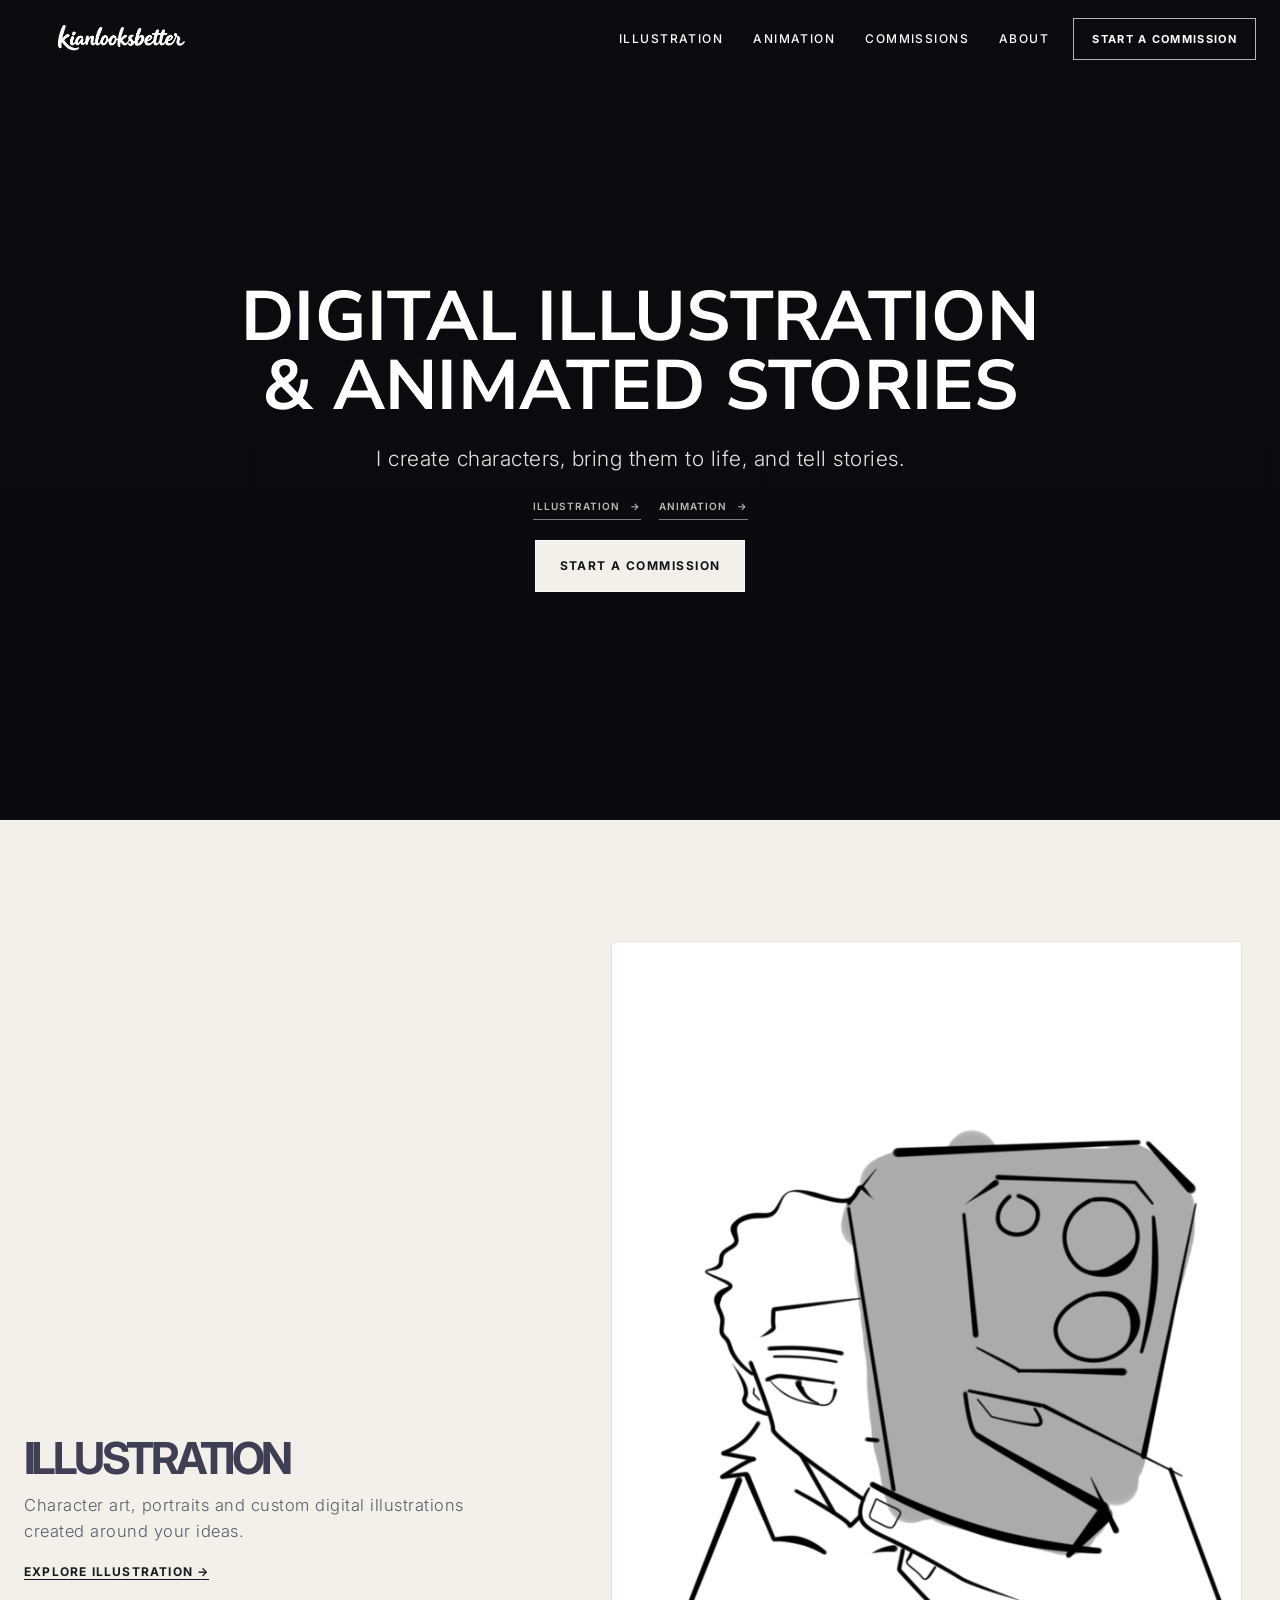
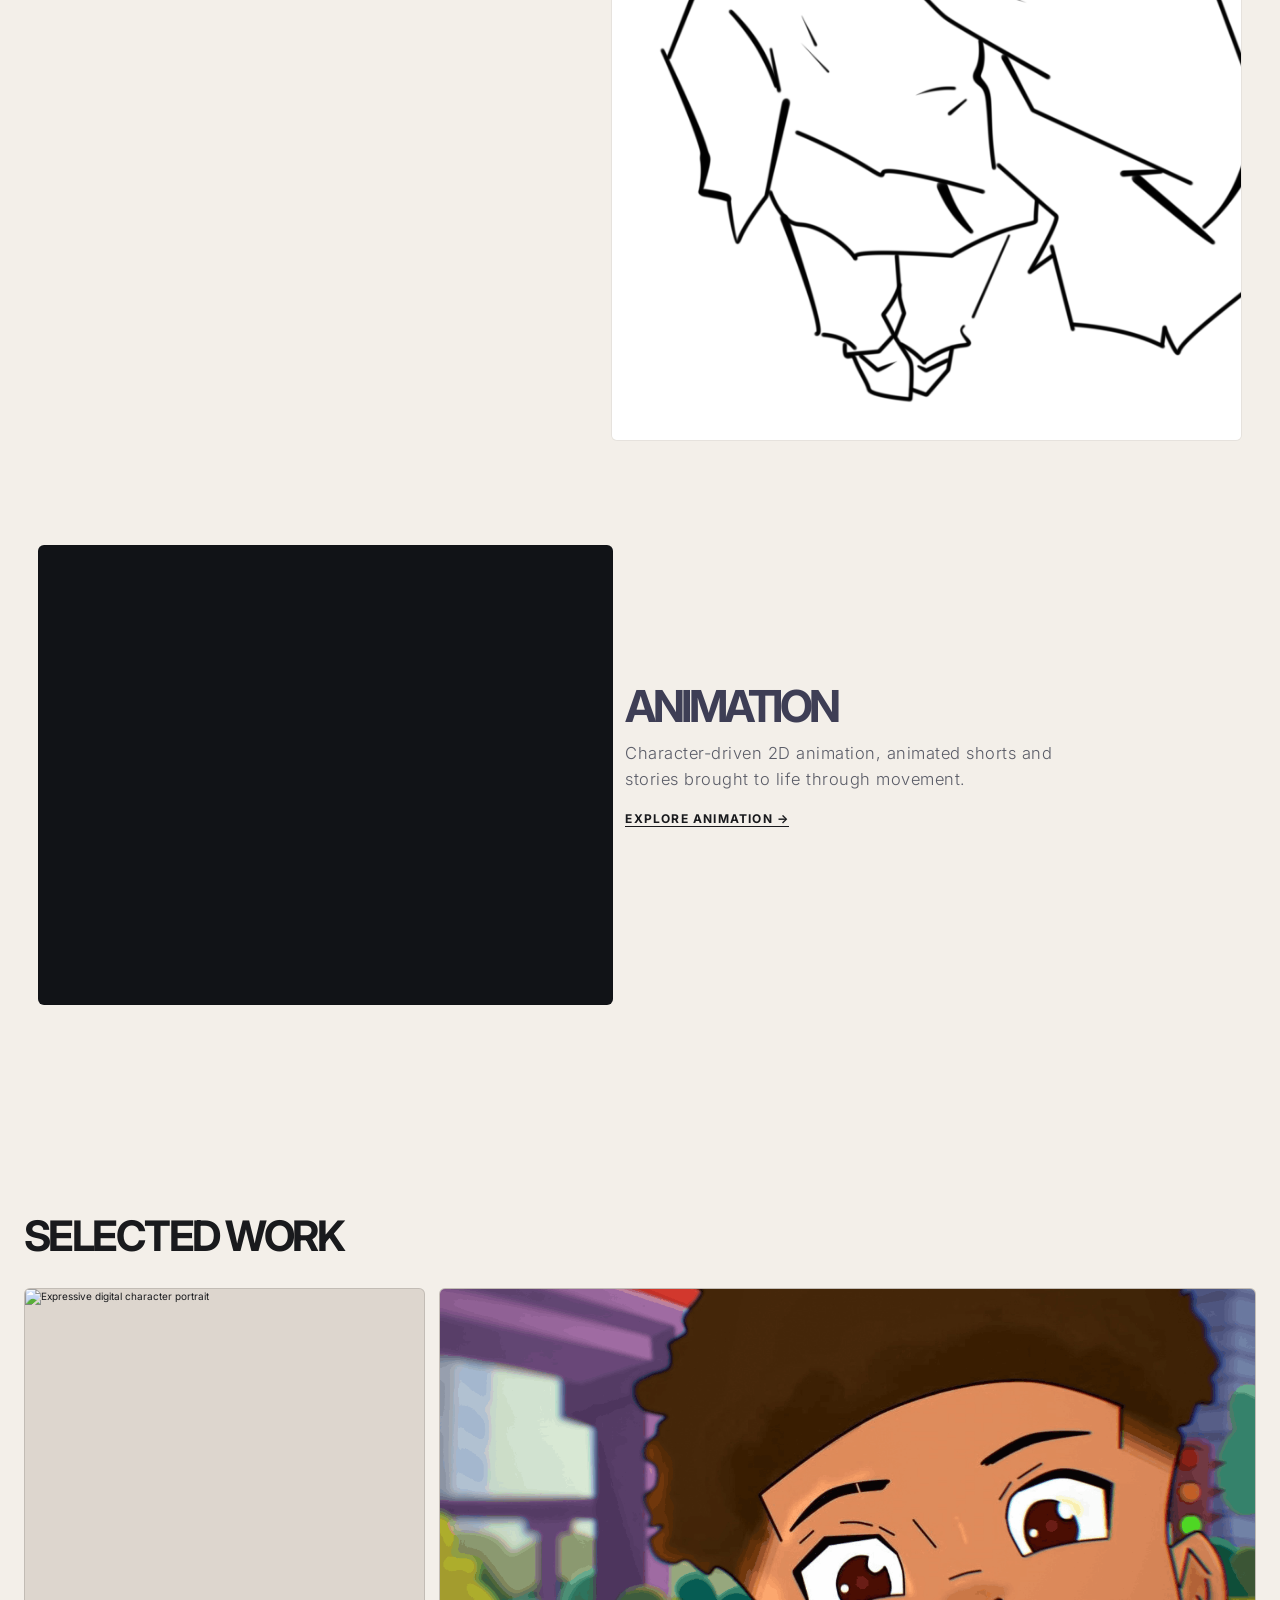
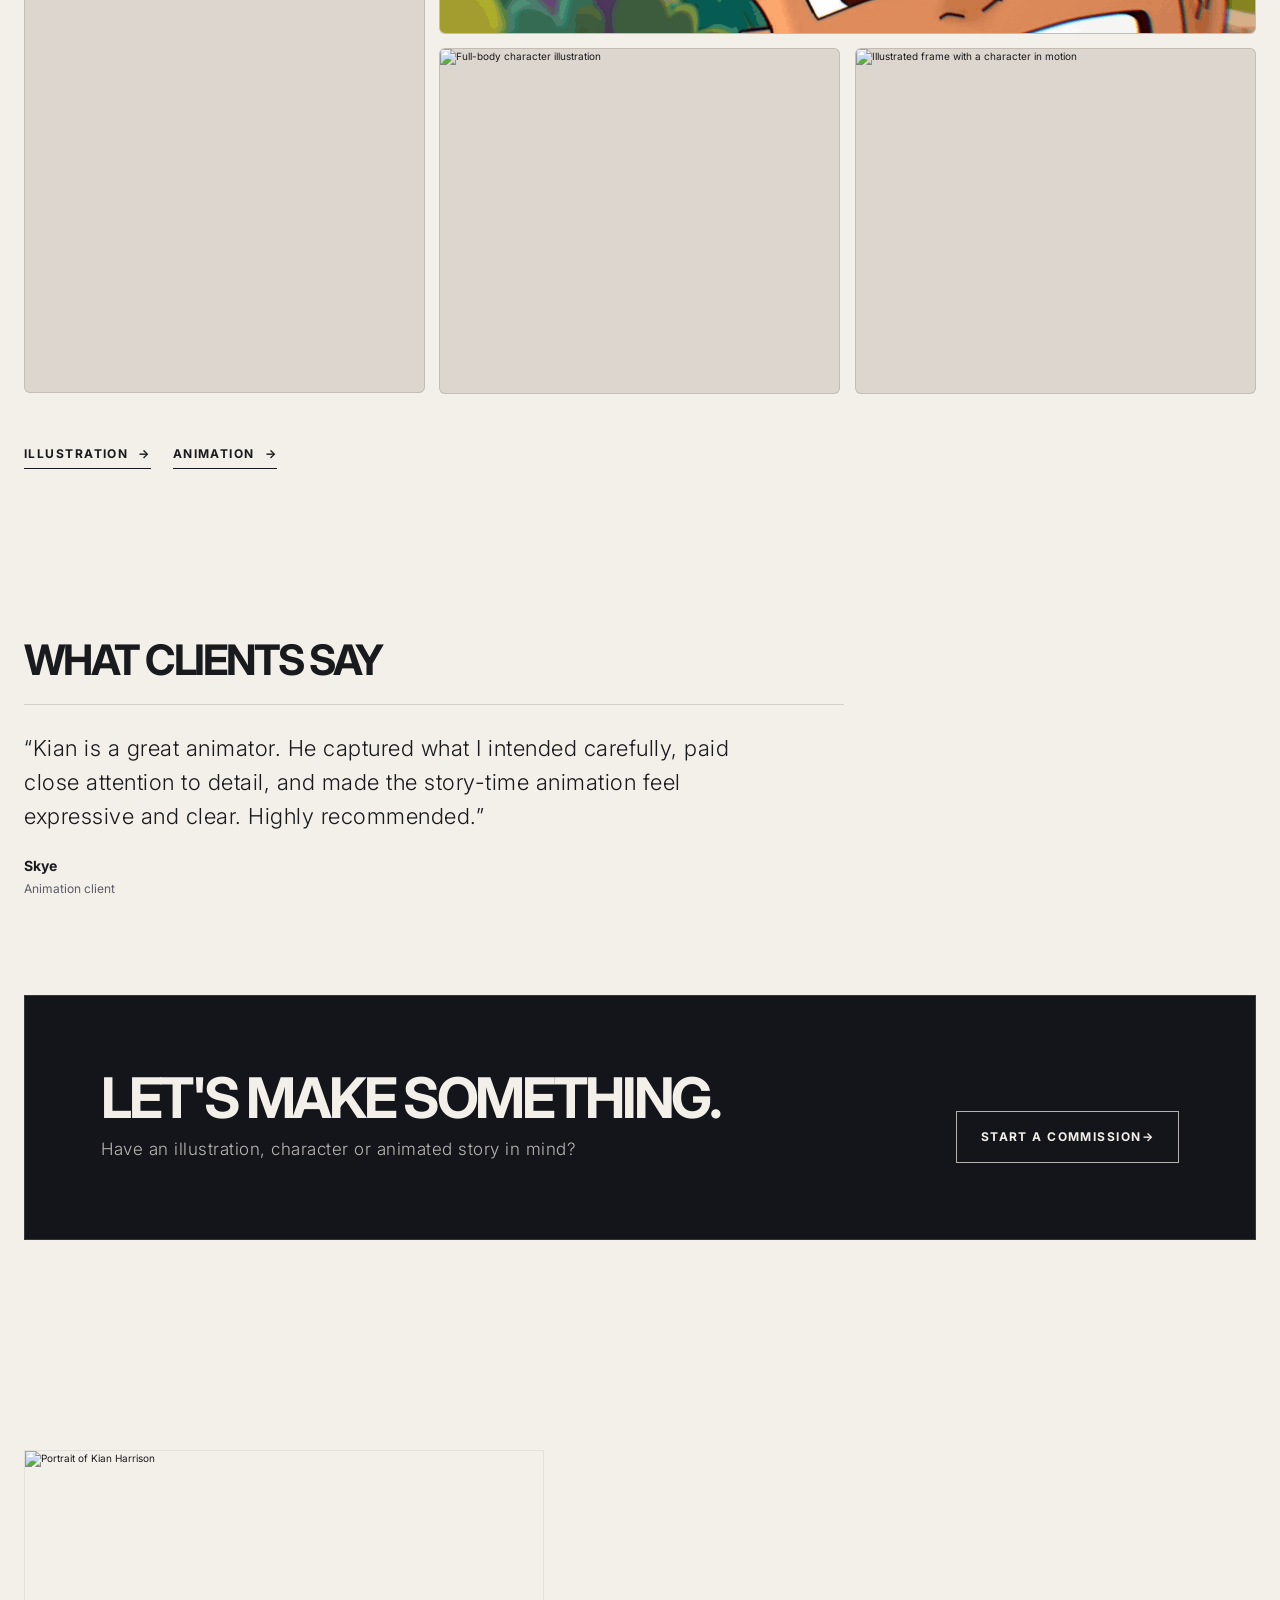
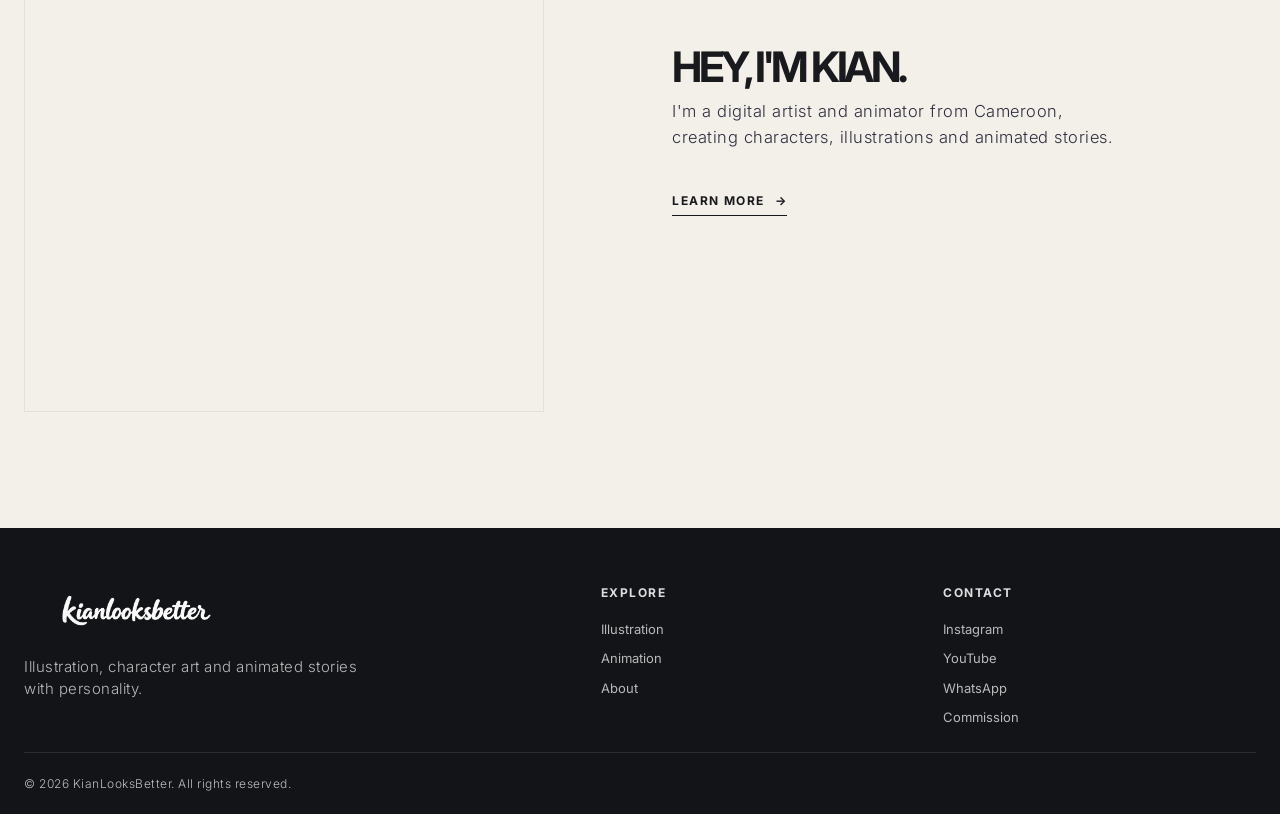
==== commit fee7909e: "v2_final" ====
--- a/index.html
+++ b/index.html
@@ -4,28 +4,28 @@
   <meta charset="UTF-8">
   <meta http-equiv="X-UA-Compatible" content="IE=edge">
   <meta name="viewport" content="width=device-width, initial-scale=1.0">
-  <title>KianLooksBetter | Digital Illustration & Animation</title>
-  <meta name="title" content="KianLooksBetter | Digital Illustration & Animation">
-  <meta name="description" content="KianLooksBetter creates character-driven digital illustration and 2D animation, bringing stories and ideas to life through thoughtful visual storytelling.">
+  <title>Kian Harrison | KianLooksBetter &mdash; Illustrator &amp; Animator</title>
+  <meta name="title" content="Kian Harrison | KianLooksBetter &mdash; Illustrator &amp; Animator">
+  <meta name="description" content="Kian Harrison is a digital artist and 2D animator based in Cameroon, creating character art, digital illustrations and animated stories through expressive visual storytelling.">
   <meta name="robots" content="index, follow">
   <link rel="canonical" href="https://kianlooksbetter.netlify.app/">
 
   <meta property="og:type" content="website">
   <meta property="og:url" content="https://kianlooksbetter.netlify.app/">
-  <meta property="og:title" content="KianLooksBetter | Digital Illustration & Animation">
-  <meta property="og:description" content="Character art, illustration, animated stories, and visual storytelling by Kian.">
+  <meta property="og:title" content="Kian Harrison | KianLooksBetter &mdash; Illustrator &amp; Animator">
+  <meta property="og:description" content="Character art, digital illustration and animated storytelling by Kian Harrison, a digital artist and 2D animator based in Cameroon.">
   <meta property="og:image" content="https://kianlooksbetter.netlify.app/og-image.jpg">
   <meta name="twitter:card" content="summary_large_image">
   <meta name="twitter:url" content="https://kianlooksbetter.netlify.app/">
-  <meta name="twitter:title" content="KianLooksBetter | Digital Illustration & Animation">
-  <meta name="twitter:description" content="Character art, illustration, animated stories, and visual storytelling by Kian.">
+  <meta name="twitter:title" content="Kian Harrison | KianLooksBetter &mdash; Illustrator &amp; Animator">
+  <meta name="twitter:description" content="Character art, digital illustration and animated storytelling by Kian Harrison, a digital artist and 2D animator based in Cameroon.">
   <meta name="twitter:image" content="https://kianlooksbetter.netlify.app/og-image.jpg">
 
   <meta name="google-site-verification" content="Yb14NvJDjjYv91rK5O_ESlrS-zymv6TbmRtgCxAsvvU" />
   <link rel="icon" type="image/svg+xml" href="logo.svg">
   <link rel="preconnect" href="https://fonts.googleapis.com">
   <link rel="preconnect" href="https://fonts.gstatic.com" crossorigin>
-  <link rel="stylesheet" href="https://fonts.googleapis.com/css2?family=Inter:wght@400;500;600;700;800;900&family=Instrument+Serif:ital@0;1&display=swap">
+  <link rel="stylesheet" href="https://fonts.googleapis.com/css2?family=Inter:wght@400;500;600;700;800;900&family=Instrument+Serif:ital@0;1&family=Nunito+Sans:wght@600;700;800&display=swap">
   <link rel="stylesheet" href="css/style.css">
 </head>
 <body class="studio-page">
@@ -40,8 +40,8 @@
       <a href="#hero">Home</a>
       <a href="#illustration">Illustration</a>
       <a href="#animation">Animation</a>
+      <a href="#commissions">Commissions</a>
       <a href="#about">About</a>
-      <a href="#commissions">Commissions</a>
     </nav>
   </div>
 
@@ -51,10 +51,10 @@
       <nav class="main-nav" aria-label="Main navigation">
         <a href="#illustration">Illustration</a>
         <a href="#animation">Animation</a>
+        <a href="#commissions">Commissions</a>
         <a href="#about">About</a>
-        <a href="#commissions">Commissions</a>
       </nav>
-      <a class="nav-button" href="#commissions">START A COMMISSION</a>
+      <a class="nav-button" href="commissions.html">START A COMMISSION</a>
     </div>
   </header>
 
@@ -66,6 +66,10 @@
       <div class="container cinematic-hero-content">
         <h1 id="hero-title">DIGITAL ILLUSTRATION<br>&amp; ANIMATED STORIES</h1>
         <p class="hero-sub">I create characters, bring them to life, and tell stories.</p>
+        <nav class="hero-discipline-links" aria-label="Explore creative disciplines">
+          <a href="illustration.html">ILLUSTRATION <span aria-hidden="true">→</span></a>
+          <a href="animation.html">ANIMATION <span aria-hidden="true">→</span></a>
+        </nav>
         <div class="hero-actions">
           <a class="button primary" href="commissions.html">START A COMMISSION</a>
         </div>
@@ -85,9 +89,7 @@
       </div>
 
       <div class="category-block animation-block" id="animation">
-        <div class="category-media media-two animation-feature" data-animation-feature>
-          <img src="art/3.png" alt="Animation preview" loading="lazy" decoding="async">
-        </div>
+        <div class="category-media media-two animation-feature" data-animation-feature aria-label="Animation preview"></div>
         <div class="category-copy">
           <h2>ANIMATION</h2>
           <p>Character-driven 2D animation, animated shorts and stories brought to life through movement.</p>
--- a/css/style.css
+++ b/css/style.css
@@ -18,19 +18,19 @@
 /* Scroll reveal system */
 .reveal-ready {
   opacity: 0;
-  transform: translate3d(0, 34px, 0) rotate(-1.4deg) scale(0.985);
-  filter: blur(6px);
+  transform: translate3d(0, calc(var(--gallery-offset, 0px) + 16px), 0);
+  filter: blur(2px);
   transition:
-    opacity 780ms cubic-bezier(0.22, 1, 0.36, 1),
-    transform 780ms cubic-bezier(0.22, 1, 0.36, 1),
-    filter 780ms cubic-bezier(0.22, 1, 0.36, 1);
+    opacity 820ms cubic-bezier(0.22, 1, 0.36, 1),
+    transform 820ms cubic-bezier(0.22, 1, 0.36, 1),
+    filter 820ms cubic-bezier(0.22, 1, 0.36, 1);
   transition-delay: var(--reveal-delay, 0ms);
   will-change: opacity, transform, filter;
 }
 
 .reveal-ready.revealed {
   opacity: 1;
-  transform: translate3d(0, 0, 0) rotate(0deg) scale(1);
+  transform: translate3d(0, var(--gallery-offset, 0px), 0);
   filter: blur(0);
 }
 
@@ -3922,7 +3922,7 @@
 @media (prefers-reduced-motion: reduce) {
   .reveal-ready {
     opacity: 1;
-    transform: none;
+    transform: translate3d(0, var(--gallery-offset, 0px), 0);
     filter: none;
     transition: none;
   }
@@ -5589,3 +5589,467 @@
   overflow-x: hidden !important;
   overflow-y: visible !important;
 }
+
+/* Refinement pass: preserve the existing visual system while improving hierarchy and interaction. */
+body.studio-page:not(.inner-page) .site-header.is-scrolled,
+body.studio-page .site-header.is-scrolled {
+  background: rgba(24, 26, 29, 0.59);
+}
+
+.hero-shade {
+  background: linear-gradient(180deg, rgba(8, 9, 12, 0.58), rgba(8, 9, 12, 0.66));
+}
+
+.cinematic-hero-content h1 {
+  font-weight: 600;
+  line-height: 0.98;
+  letter-spacing: 0;
+}
+
+.hero-discipline-links {
+  display: flex;
+  flex-wrap: wrap;
+  justify-content: center;
+  gap: 22px;
+  margin-top: 26px;
+}
+
+.hero-discipline-links a {
+  padding-bottom: 5px;
+  border-bottom: 1px solid rgba(255, 255, 255, 0.75);
+  color: #fff;
+  font-size: 1.15rem;
+  font-weight: 700;
+  letter-spacing: 0.12em;
+}
+
+.hero-discipline-links a span {
+  display: inline-block;
+  margin-left: 6px;
+  transition: transform 180ms ease;
+}
+
+.hero-discipline-links a:hover span,
+.hero-discipline-links a:focus-visible span {
+  transform: translateX(4px);
+}
+
+.cinematic-hero-content .hero-actions {
+  margin-top: 20px;
+}
+
+.animation-block .category-media {
+  min-height: 520px;
+}
+
+.animation-feature {
+  aspect-ratio: 5 / 4;
+  background: #111317;
+}
+
+.animation-feature video {
+  min-height: 100%;
+}
+
+.price-amount {
+  font-size: clamp(3.4rem, 5vw, 5.4rem);
+  font-weight: 700;
+  letter-spacing: 0;
+}
+
+.price-level-1 { color: #627b68; }
+.price-level-2 { color: #547c5b; }
+.price-level-3 { color: #417a4b; }
+.price-level-4 { color: #2e7a3f; }
+
+.illustration-final-cta,
+.animation-project-cta {
+  min-width: min(100%, 330px);
+  padding-left: 36px;
+  padding-right: 36px;
+  border-radius: 6px;
+}
+
+.lightbox-close {
+  border-radius: 15px;
+}
+
+.lightbox-arrow {
+  border-radius: 50%;
+}
+
+.animation-gallery-item {
+  cursor: pointer;
+}
+
+.animation-gallery-item:focus-visible {
+  outline: 2px solid var(--ink);
+  outline-offset: 4px;
+}
+
+.animation-lightbox {
+  position: fixed;
+  inset: 0;
+  z-index: 650;
+  display: grid;
+  place-items: center;
+  padding: 76px 28px 28px;
+  background: rgba(8, 9, 11, 0.96);
+  opacity: 0;
+  visibility: hidden;
+  transition: opacity 180ms ease, visibility 180ms ease;
+}
+
+.animation-lightbox.open {
+  opacity: 1;
+  visibility: visible;
+}
+
+.animation-lightbox-stage {
+  width: min(1100px, 100%);
+}
+
+.animation-lightbox-stage video {
+  width: 100%;
+  max-height: calc(100svh - 130px);
+  background: #111317;
+  border-radius: 6px;
+}
+
+.animation-lightbox-close {
+  position: absolute;
+  top: 18px;
+  right: 22px;
+  display: inline-flex;
+  align-items: center;
+  gap: 12px;
+  min-height: 48px;
+  padding: 0 16px;
+  border: 1px solid rgba(255, 255, 255, 0.45);
+  border-radius: 15px;
+  background: transparent;
+  color: #fff;
+  font: inherit;
+  font-size: 1.1rem;
+  letter-spacing: 0.12em;
+  cursor: pointer;
+}
+
+.animation-lightbox-close span {
+  font-size: 2.2rem;
+  line-height: 1;
+}
+
+.commission-quick-contact {
+  display: grid;
+  gap: 12px;
+  margin-top: 24px;
+  padding-top: 22px;
+  border-top: 1px solid var(--line);
+}
+
+.commission-quick-contact p {
+  margin: 0;
+  color: var(--muted);
+  font-size: 1.4rem;
+}
+
+.commission-quick-contact div {
+  display: flex;
+  flex-wrap: wrap;
+  gap: 10px;
+}
+
+.commission-quick-contact .button {
+  min-width: 156px;
+  border-radius: 6px;
+}
+
+.field-hint {
+  color: var(--muted);
+  font-size: 1.15rem;
+  font-weight: 400;
+  line-height: 1.4;
+}
+
+.faq-list {
+  border-top: 1px solid var(--line);
+}
+
+.faq-item {
+  border-bottom: 1px solid var(--line);
+}
+
+.faq-item h3 {
+  margin: 0;
+}
+
+.faq-item button {
+  display: flex;
+  align-items: center;
+  justify-content: space-between;
+  width: 100%;
+  padding: 20px 0;
+  border: 0;
+  background: transparent;
+  color: var(--ink);
+  font: inherit;
+  font-size: 1.65rem;
+  font-weight: 700;
+  text-align: left;
+  cursor: pointer;
+}
+
+.faq-item button span {
+  margin-left: 22px;
+  color: var(--muted);
+  font-size: 2.4rem;
+  font-weight: 400;
+  line-height: 1;
+}
+
+.faq-answer {
+  display: grid;
+  grid-template-rows: 0fr;
+  transition: grid-template-rows 180ms ease;
+}
+
+.faq-answer p {
+  min-height: 0;
+  margin: 0;
+  overflow: hidden;
+  color: var(--muted);
+  font-size: 1.5rem;
+  line-height: 1.6;
+}
+
+.faq-item.open .faq-answer {
+  grid-template-rows: 1fr;
+}
+
+.faq-item.open .faq-answer p {
+  padding: 0 0 20px;
+}
+
+.faq-item.open button span {
+  transform: rotate(45deg);
+}
+
+.about-story p:last-child {
+  display: none;
+}
+
+/* Final polish: soften the hero and tighten the exhibition rhythm. */
+.hero-background-video {
+  filter: blur(1.5px);
+  transform: scale(1.015);
+}
+
+.hero-shade {
+  background: linear-gradient(180deg, rgba(8, 9, 12, 0.64), rgba(8, 9, 12, 0.72));
+}
+
+.cinematic-hero-content h1 {
+  font-family: 'Nunito Sans', 'Inter', sans-serif;
+  font-weight: 700;
+  letter-spacing: 0.005em;
+}
+
+.hero-discipline-links {
+  gap: 18px;
+  margin-top: 24px;
+}
+
+.hero-discipline-links a {
+  border-bottom-color: rgba(245, 243, 238, 0.5);
+  color: rgba(245, 243, 238, 0.76);
+  font-size: 1rem;
+  font-weight: 600;
+  letter-spacing: 0.1em;
+}
+
+.illustration-top-cta {
+  min-width: min(100%, 360px);
+  padding-left: 38px;
+  padding-right: 38px;
+  border-radius: 6px;
+}
+
+.illustration-gallery {
+  grid-template-columns: repeat(3, minmax(0, 1fr));
+  grid-auto-rows: clamp(260px, 27vw, 380px);
+  gap: clamp(18px, 2.2vw, 30px);
+}
+
+.illustration-gallery .gallery-art,
+.illustration-gallery .gallery-art-tall,
+.illustration-gallery .gallery-art-wide {
+  grid-column: span 1;
+  grid-row: span 1;
+}
+
+.illustration-gallery .gallery-art:nth-child(3n + 2) {
+  --gallery-offset: 22px;
+}
+
+.illustration-gallery .gallery-art:nth-child(3n) img {
+  object-position: 50% 35%;
+}
+
+.price-block .price-amount {
+  display: inline-block;
+  font-size: clamp(4rem, 5.4vw, 6rem);
+  font-weight: 800;
+  line-height: 0.9;
+}
+
+.price-block .price-level-1 { color: #66806b; }
+.price-block .price-level-2 { color: #4f7c58; }
+.price-block .price-level-3 { color: #39794a; }
+.price-block .price-level-4 { color: #247a3d; }
+
+.illustration-final-cta {
+  border-color: transparent !important;
+}
+
+.lightbox-arrow {
+  width: 52px;
+  height: 52px;
+  min-width: 52px;
+  min-height: 52px;
+  padding: 0;
+  border-radius: 50%;
+  flex: 0 0 52px;
+}
+
+.lightbox-close,
+.animation-lightbox-close {
+  min-height: 46px;
+  border-radius: 14px;
+  background: rgba(255, 255, 255, 0.06);
+}
+
+.lightbox-close:hover,
+.lightbox-close:focus-visible,
+.animation-lightbox-close:hover,
+.animation-lightbox-close:focus-visible {
+  background: #fff;
+  color: #111317;
+}
+
+@media (max-width: 980px) {
+  .illustration-gallery {
+    grid-template-columns: repeat(2, minmax(0, 1fr));
+    grid-auto-rows: clamp(260px, 42vw, 360px);
+  }
+
+  .illustration-gallery .gallery-art:nth-child(3n + 2) {
+    --gallery-offset: 0px;
+  }
+
+  .illustration-gallery .gallery-art:nth-child(even) {
+    --gallery-offset: 16px;
+  }
+}
+
+@media (max-width: 640px) {
+  .illustration-gallery {
+    grid-template-columns: 1fr;
+    grid-auto-rows: min(112vw, 440px);
+    gap: 16px;
+  }
+
+  .illustration-gallery .gallery-art:nth-child(even) {
+    --gallery-offset: 0px;
+  }
+
+  .lightbox-arrow {
+    width: 46px;
+    height: 46px;
+    min-width: 46px;
+    min-height: 46px;
+    flex-basis: 46px;
+  }
+}
+
+@media (max-width: 640px) {
+  .hero-discipline-links {
+    gap: 14px;
+    margin-top: 22px;
+  }
+
+  .hero-discipline-links a {
+    font-size: 1rem;
+  }
+
+  .animation-block .category-media {
+    min-height: 0;
+  }
+
+  .illustration-final-cta,
+  .animation-project-cta,
+  .commission-quick-contact .button {
+    width: 100%;
+  }
+
+  .animation-lightbox {
+    padding: 76px 12px 18px;
+  }
+
+.animation-lightbox-close {
+  top: 14px;
+  right: 14px;
+}
+}
+
+/* Deployment polish: retain a sharp hero visual and adjust mobile compositions. */
+.hero-background-video {
+  filter: blur(3px);
+  transform: none;
+}
+
+.hero-shade {
+  backdrop-filter: none;
+  -webkit-backdrop-filter: none;
+  background: linear-gradient(180deg, rgba(8, 9, 12, 0.68), rgba(8, 9, 12, 0.76));
+}
+
+@media (min-width: 641px) {
+  .price-block .price-amount {
+    font-size: clamp(3.6rem, 4.6vw, 5.2rem);
+  }
+}
+
+@media (max-width: 640px) {
+  body.studio-page:not(.inner-page) .work-grid {
+    grid-template-columns: repeat(2, minmax(0, 1fr));
+    grid-auto-rows: clamp(142px, 38vw, 200px);
+    gap: 12px;
+  }
+
+  body.studio-page:not(.inner-page) .work-item,
+  body.studio-page:not(.inner-page) .work-item.wide,
+  body.studio-page:not(.inner-page) .work-item:not(.tall):not(.wide) {
+    grid-column: auto;
+    grid-row: span 1;
+    height: auto;
+    min-height: 0;
+  }
+
+  body.studio-page:not(.inner-page) .work-item.tall {
+    grid-column: auto;
+    grid-row: span 2;
+    height: auto;
+    min-height: 0;
+  }
+
+  .illustration-gallery {
+    grid-template-columns: repeat(2, minmax(0, 1fr));
+    grid-auto-rows: clamp(164px, 47vw, 220px);
+    gap: 12px;
+  }
+
+  .illustration-gallery .gallery-art:nth-child(even) {
+    --gallery-offset: 12px;
+  }
+}
